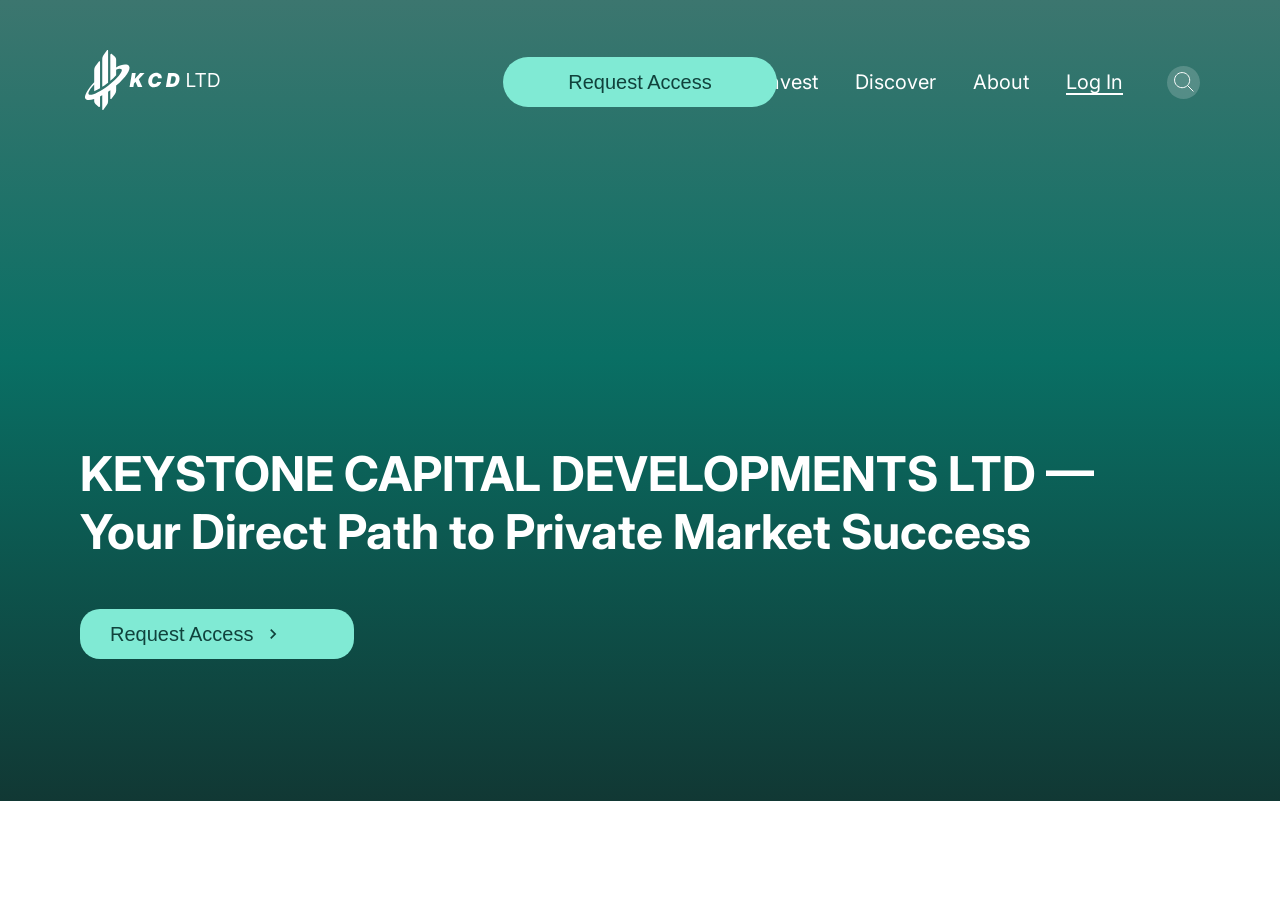
==== index.html @ 62e99476 "first" ====
<!DOCTYPE html>
<html lang="en">
<head>
    <meta charset="UTF-8">
    <meta name="viewport" content="width=device-width, initial-scale=1.0">
    <title>KCD LTD - Your Direct Path to Private Market Success</title>
    <link rel="preconnect" href="https://fonts.googleapis.com">
    <link rel="preconnect" href="https://fonts.gstatic.com" crossorigin>
    <link href="https://fonts.googleapis.com/css2?family=Inter:ital,opsz,wght@0,14..32,100..900;1,14..32,100..900&display=swap" rel="stylesheet">
    <style>
        * {
            margin: 0;
            padding: 0;
            box-sizing: border-box;
        }

        body {
            font-family: "Inter", sans-serif;
            overflow-x: hidden;
        }

        .hero-section {
            background: linear-gradient(180deg, #3C766F 0%, #096F64 44.71%, #113834 100%);
            height: 801px;
            max-height: 801px;
            position: relative;
            color: white;
            overflow: hidden;
        }

        .custom-container {
            width: 100%;
            padding-left: 80px;
            padding-right: 80px;
        }

        /* Navbar */
        .navbar-custom {
            padding-block: 50px;
        }

        .navbar-content {
            display: flex;
            justify-content: space-between;
            align-items: center;
        }

        .navbar-brand svg{
            width: 146px;
            height: 60px;
        }

        .logo-icon {
            width: 32px;
            height: 32px;
            position: relative;
        }

        .logo-icon::before {
            content: '';
            position: absolute;
            width: 100%;
            height: 100%;
            background: white;
            clip-path: polygon(0 0, 30% 0, 30% 60%, 60% 60%, 60% 30%, 100% 30%, 100% 100%, 0 100%);
        }

        .navbar-center {
            position: absolute;
            left: 50%;
            transform: translateX(-50%);
        }

        .btn-request-nav {
            background-color: #80EAD4;
            color: #10423C;
            border: none;
            padding: 13px 61px;
            border-radius: 50px;
            font-weight: 400;
            font-size: 20px;
            line-height: 24px;
            transition: all 0.3s ease;
            white-space: nowrap;
            cursor: pointer;
            width: 274px;
        }

        .btn-request-nav:hover {
            background-color: #b8e8da;
            transform: translateY(-1px);
        }

        .navbar-right {
            display: flex;
            align-items: center;
            gap: 37px;
            margin-left: auto;
        }

        .nav-link-custom {
            color: white;
            text-decoration: none;
            font-size: 20px;
            font-weight: 400;
            transition: opacity 0.3s ease;
            white-space: nowrap;
        }

        .nav-link-custom:hover {
            opacity: 0.8;
        }

        .nav-link-custom.login {
            text-decoration: underline;
            text-underline-offset: 4px;
        }

        .search-icon {
            cursor: pointer;
            width: 33px;
            height: 33px;
            background: rgba(255, 255, 255, 0.18);
            border-radius: 50%;
            transition: opacity 0.3s ease;
            display: flex;
            align-items: center;
            justify-content: center;
            margin-left: 7px;
        }

        .search-icon:hover {
            opacity: 0.8;
        }

        .desktop-nav {
            display: flex;
            align-items: center;
            width: 100%;
            /* position: relative; */
        }

        /* Hero content */
        .hero-content {
            padding-top: 281px;
        }

        .hero-title {
            font-size: 48px;
            font-weight: 700;
            line-height: 58px;
            max-width: 1073px;
            letter-spacing: 0;
            margin-bottom: 48px;
        }

        

        .btn-hero {
            background-color: #80EAD4;
            color: #10423C;
            border: none;
            padding: 13px 30px;
            border-radius: 20px;
            font-weight: 400;
            font-size: 20px;
            line-height: 24px;
            display: flex;
            align-items: center;
            gap: 10px;
            width: 274px;
            transition: all 0.3s ease;
            cursor: pointer;
        }

        .btn-hero:hover {
            background-color: #b8e8da;
            transform: translateY(-2px);
        }

        .arrow-icon {
            width: 20px;
            height: 20px;
            transition: transform 0.3s ease;
        }

        .btn-hero:hover .arrow-icon {
            transform: translateX(5px);
        }

        /* Mobile menu */
        .mobile-menu-toggle {
            display: none;
            background: none;
            border: 1px solid rgba(255,255,255,0.5);
            padding: 8px 12px;
            cursor: pointer;
            border-radius: 4px;
        }

        .hamburger {
            width: 24px;
            height: 24px;
            position: relative;
        }

        .hamburger span {
            display: block;
            width: 100%;
            height: 2px;
            background: white;
            margin: 5px 0;
            transition: 0.3s;
        }

        .mobile-nav {
            display: none;
            background: rgba(0, 0, 0, 0.1);
            padding: 20px;
            border-radius: 10px;
            margin-top: 20px;
        }

        .mobile-nav.active {
            display: block;
        }

        .mobile-nav .nav-link-custom {
            display: block;
            padding: 12px 0;
        }

        .mobile-nav .btn-request-nav {
            width: 100%;
            margin-top: 16px;
        }

        /* Mobile styles */
        @media (max-width: 991px) {
            .desktop-nav {
                display: none;
            }

            .mobile-menu-toggle {
                display: block;
            }

            .hero-title,
            .hero-subtitle {
                font-size: 40px;
            }

            .hero-content {
                padding-top: 120px;
            }
        }

        @media (max-width: 768px) {
            .custom-container {
                padding-left: 20px;
                padding-right: 20px;
            }
        }
    </style>
</head>
<body>
    <div class="hero-section">
        <nav class="navbar-custom">
            <div class="custom-container">
                <div class="navbar-content">
                    <a class="navbar-brand" href="#">
                        <svg width="451" height="199" viewBox="0 0 451 199" fill="none" xmlns="http://www.w3.org/2000/svg">
                            <path d="M76.5621 108.261L76.5511 2.1074C76.5512 1.66148 76.4098 1.22703 76.1472 0.866572C75.8847 0.506117 75.5146 0.238234 75.0902 0.101497C74.6657 -0.0352401 74.2089 -0.0337793 73.7853 0.105647C73.3617 0.245074 72.9933 0.515278 72.7331 0.877391L61.0261 17.1414C58.5451 20.5921 57.2097 24.7344 57.2081 28.9844V122.207C61.8911 119.152 66.7811 115.73 71.7931 111.947C73.4071 110.729 74.9968 109.501 76.5621 108.261Z" fill="white"/>
                            <path d="M145.893 52.7354C140.993 46.2464 122.217 45.7354 103.293 58.0814V32.6304C103.291 30.5777 102.851 28.5491 102.002 26.6801C101.153 24.8111 99.9153 23.1448 98.3711 21.7924L88.8611 13.4834C88.4316 13.1082 87.9031 12.8646 87.3389 12.7816C86.7746 12.6987 86.1984 12.78 85.6791 13.0159C85.1598 13.2517 84.7194 13.632 84.4104 14.1114C84.1015 14.5908 83.9372 15.1491 83.9371 15.7194V102.219C90.7528 96.4964 97.1678 90.3125 103.137 83.7114C103.188 83.6544 103.237 83.5974 103.288 83.5394V65.7404C113.027 60.1844 119.448 61.5564 121.308 64.0244C126.83 71.3384 106.862 95.7134 76.7141 118.467C46.5661 141.221 17.6481 153.738 12.1301 146.423C9.01508 142.297 17.7021 127.091 30.4761 114.584V136.832C37.1566 133.959 43.6248 130.614 49.8321 126.825V39.2254C49.8322 38.7794 49.6909 38.3448 49.4284 37.9841C49.1659 37.6235 48.7958 37.3555 48.3713 37.2185C47.9468 37.0816 47.4898 37.0828 47.066 37.2221C46.6423 37.3613 46.2736 37.6314 46.0131 37.9934L34.2951 54.2774C31.8137 57.728 30.4779 61.8703 30.4761 66.1204V107.157C9.49409 128.473 -4.52393 154.057 1.34307 161.824C5.49507 167.324 16.2131 167.111 30.4761 162.324V169.275C30.4784 171.328 30.9187 173.357 31.7675 175.226C32.6162 177.095 33.854 178.762 35.3981 180.114L44.9141 188.42C45.3433 188.796 45.8716 189.04 46.4357 189.123C46.9999 189.206 47.576 189.125 48.0952 188.889C48.6144 188.653 49.0547 188.273 49.3635 187.793C49.6722 187.314 49.8363 186.756 49.8361 186.185V154.085C52.2481 152.873 54.7058 151.573 57.2091 150.185V196.762C57.209 197.208 57.3504 197.643 57.6129 198.003C57.8754 198.364 58.2456 198.632 58.67 198.768C59.0944 198.905 59.5513 198.904 59.9749 198.764C60.3984 198.625 60.7669 198.354 61.0271 197.992L72.7451 181.71C75.2266 178.26 76.562 174.117 76.5631 169.867V138.307C79.0104 136.66 81.4681 134.951 83.9361 133.181V160.863C83.9364 161.309 84.0782 161.744 84.341 162.104C84.6039 162.465 84.9742 162.733 85.3988 162.869C85.8235 163.006 86.2805 163.005 86.7042 162.865C87.1279 162.726 87.4966 162.456 87.7571 162.093L99.4731 145.807C101.953 142.356 103.289 138.214 103.291 133.964V118.074C135.204 90.9924 153.814 63.2314 145.893 52.7354Z" fill="white"/>
                            <path d="M147.804 122.935L155.532 76.3895H168.168L165.077 95.2076H165.713L182.804 76.3895H197.532L178.441 97.1167L190.168 122.935H175.077L167.622 105.48L162.441 111.026L160.441 122.935H147.804ZM254.532 93.844H241.895C241.986 92.7682 241.926 91.7985 241.713 90.9349C241.501 90.0713 241.138 89.3288 240.622 88.7076C240.107 88.0713 239.433 87.5864 238.6 87.2531C237.766 86.9198 236.774 86.7531 235.622 86.7531C233.41 86.7531 231.433 87.3061 229.691 88.4122C227.948 89.5031 226.501 91.0713 225.35 93.1167C224.198 95.147 223.38 97.5713 222.895 100.389C222.471 103.117 222.456 105.382 222.85 107.185C223.259 108.988 224.054 110.336 225.236 111.23C226.433 112.124 227.986 112.571 229.895 112.571C231.168 112.571 232.335 112.42 233.395 112.117C234.471 111.814 235.426 111.382 236.259 110.821C237.107 110.246 237.827 109.564 238.418 108.776C239.024 107.973 239.486 107.086 239.804 106.117H252.532C252.047 108.086 251.183 110.102 249.941 112.162C248.698 114.208 247.092 116.094 245.122 117.821C243.153 119.533 240.835 120.92 238.168 121.98C235.501 123.041 232.501 123.571 229.168 123.571C224.804 123.571 221.039 122.617 217.872 120.708C214.721 118.799 212.433 116.011 211.009 112.344C209.6 108.677 209.319 104.208 210.168 98.9349C211.016 93.844 212.691 89.5788 215.191 86.1395C217.691 82.7001 220.729 80.1091 224.304 78.3667C227.88 76.6243 231.683 75.7531 235.713 75.7531C238.759 75.7531 241.486 76.1546 243.895 76.9576C246.319 77.7607 248.357 78.9349 250.009 80.4804C251.676 82.0107 252.903 83.897 253.691 86.1395C254.479 88.3819 254.759 90.9501 254.532 93.844ZM286.424 122.935H268.242L275.969 76.3895H293.424C298.212 76.3895 302.212 77.3516 305.424 79.2758C308.636 81.2001 310.916 83.9501 312.265 87.5258C313.613 91.1016 313.878 95.3591 313.06 100.299C312.272 105.056 310.674 109.124 308.265 112.503C305.871 115.882 302.81 118.465 299.083 120.253C295.371 122.041 291.151 122.935 286.424 122.935ZM282.651 112.208H287.242C289.545 112.208 291.598 111.806 293.401 111.003C295.219 110.185 296.734 108.821 297.946 106.912C299.174 104.988 300.06 102.359 300.605 99.0258C301.121 95.8743 301.105 93.4425 300.56 91.7304C300.015 90.0031 298.977 88.8061 297.446 88.1395C295.916 87.4576 293.939 87.1167 291.515 87.1167H286.833L282.651 112.208ZM338.725 122.935V76.3895H344.361V117.935H365.997V122.935H338.725ZM365.992 81.3895V76.3895H400.901V81.3895H386.265V122.935H380.628V81.3895H365.992ZM423.963 122.935H409.6V76.3895H424.6C429.115 76.3895 432.979 77.3213 436.191 79.1849C439.403 81.0334 441.865 83.6925 443.577 87.1622C445.289 90.6167 446.145 94.7531 446.145 99.5713C446.145 104.42 445.282 108.594 443.554 112.094C441.827 115.579 439.312 118.261 436.009 120.139C432.706 122.003 428.691 122.935 423.963 122.935ZM415.236 117.935H423.6C427.448 117.935 430.638 117.192 433.168 115.708C435.698 114.223 437.585 112.109 438.827 109.367C440.069 106.624 440.691 103.359 440.691 99.5713C440.691 95.8137 440.077 92.5788 438.85 89.8667C437.622 87.1395 435.789 85.0485 433.35 83.594C430.91 82.1243 427.872 81.3895 424.236 81.3895H415.236V117.935Z" fill="white"/>
                        </svg>

                    </a>
                    
                    <!-- Desktop Navigation -->
                    <div class="desktop-nav">
                        <div class="navbar-center">
                            <button class="btn-request-nav">Request Access</button>
                        </div>
                        
                        <div class="navbar-right">
                            <a class="nav-link-custom" href="#offerings">Offerings</a>
                            <a class="nav-link-custom" href="#invest">Invest</a>
                            <a class="nav-link-custom" href="#discover">Discover</a>
                            <a class="nav-link-custom" href="#about">About</a>
                            <a class="nav-link-custom login" href="#login">Log In</a>
                            <div class="search-icon">
                                <svg width="20" height="20" viewBox="0 0 20 20" fill="none" xmlns="http://www.w3.org/2000/svg">
                                    <path d="M8.125 15.6875C12.3017 15.6875 15.6875 12.3017 15.6875 8.125C15.6875 3.94835 12.3017 0.5625 8.125 0.5625C3.94835 0.5625 0.5625 3.94835 0.5625 8.125C0.5625 12.3017 3.94835 15.6875 8.125 15.6875Z" stroke="white"/>
                                    <path d="M13.625 13.625L19.125 19.125" stroke="white" stroke-linecap="round" stroke-linejoin="round"/>
                                </svg>
                            </div>
                        </div>
                    </div>

                    <!-- Mobile Menu Toggle -->
                    <button class="mobile-menu-toggle" onclick="toggleMobileMenu()">
                        <div class="hamburger">
                            <span></span>
                            <span></span>
                            <span></span>
                        </div>
                    </button>
                </div>

                <!-- Mobile Navigation -->
                <div class="mobile-nav" id="mobileNav">
                    <button class="btn-request-nav">Request Access</button>
                    <a class="nav-link-custom" href="#offerings">Offerings</a>
                    <a class="nav-link-custom" href="#invest">Invest</a>
                    <a class="nav-link-custom" href="#discover">Discover</a>
                    <a class="nav-link-custom" href="#about">About</a>
                    <a class="nav-link-custom login" href="#login">Log In</a>
                </div>
            </div>
        </nav>

        <div class="custom-container">
            <div class="hero-content">
                <h1 class="hero-title">KEYSTONE CAPITAL DEVELOPMENTS LTD — Your Direct Path to Private Market Success</h1>
                <!-- <h2 class="hero-subtitle">Your Direct Path to Private Market Success</h2> -->
                <button class="btn-hero">
                    Request Access
                    <svg class="arrow-icon" fill="currentColor" viewBox="0 0 24 24">
                        <path d="M8.59 16.59L13.17 12 8.59 7.41 10 6l6 6-6 6-1.41-1.41z"/>
                    </svg>
                </button>
            </div>
        </div>
    </div>

    <script>
        function toggleMobileMenu() {
            const mobileNav = document.getElementById('mobileNav');
            mobileNav.classList.toggle('active');
        }
    </script>
</body>
</html>
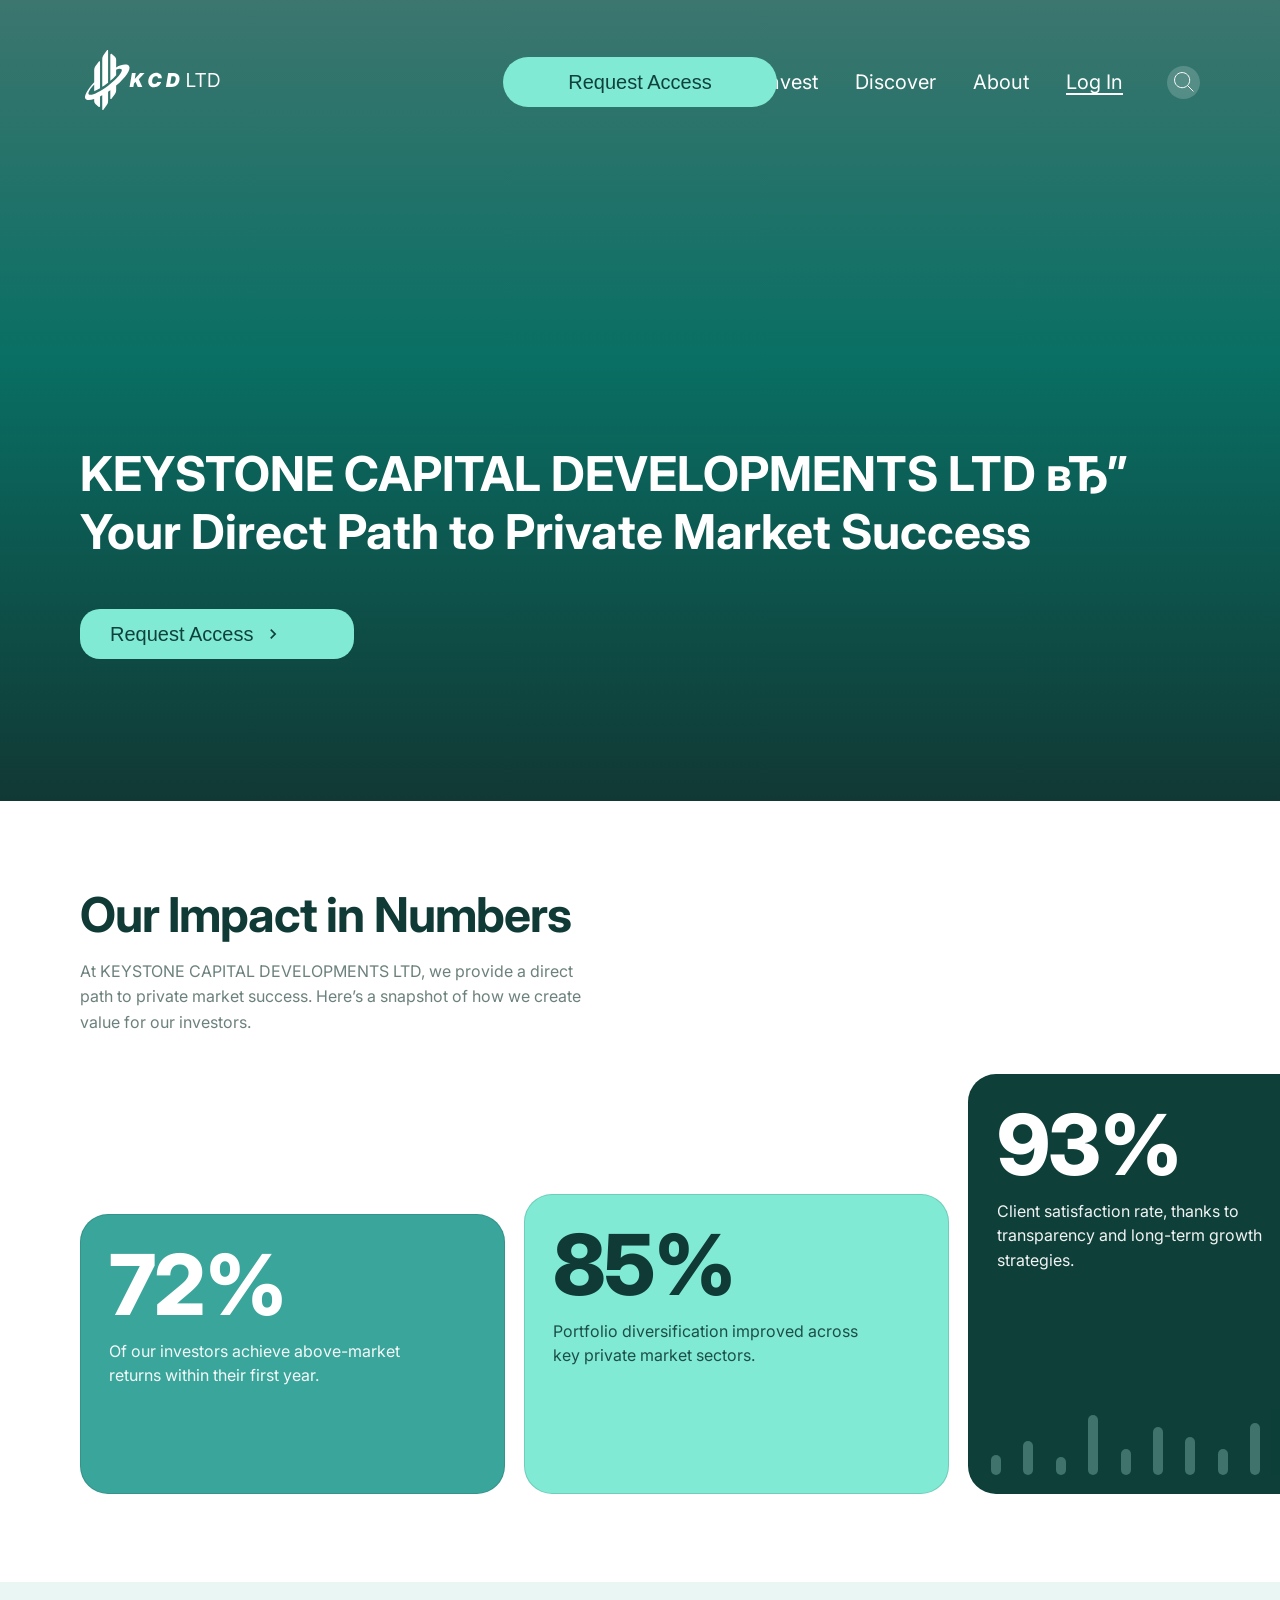
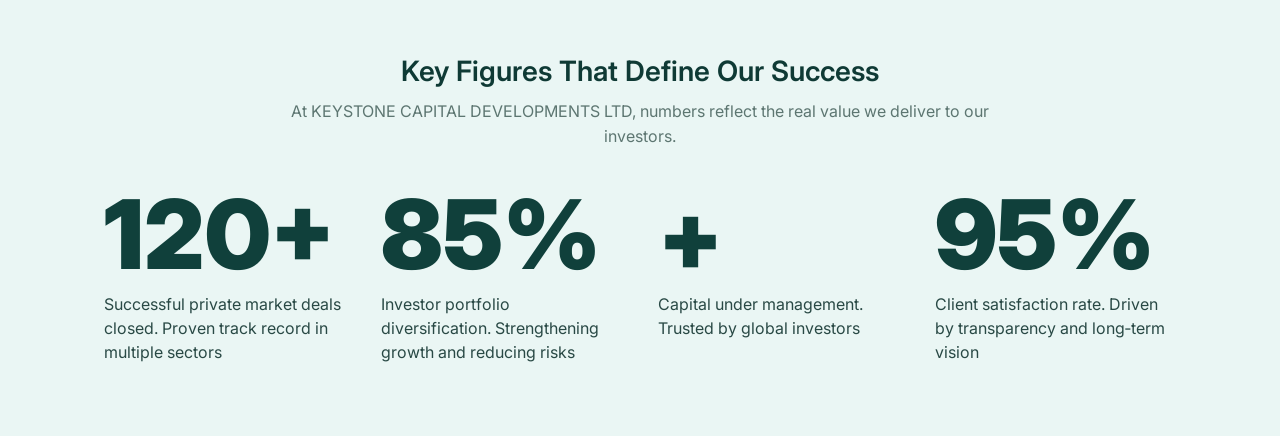
==== commit 934f6ef9: "wwfewf" ====
--- a/index.html
+++ b/index.html
@@ -1,4 +1,4 @@
-<!DOCTYPE html>
+﻿<!DOCTYPE html>
 <html lang="en">
 <head>
     <meta charset="UTF-8">
@@ -261,6 +261,106 @@
                 padding-right: 20px;
             }
         }
+    
+        /* Impact section (pixel-precise layout) */
+        .impact-section {
+            background: #ffffff;
+            color: #102f2a;
+        }
+        .impact-section .custom-container {
+            padding-top: 88px;
+            padding-bottom: 88px;
+        }
+        .impact2-header {
+            max-width: 520px;
+            margin-bottom: 38px;
+        }
+        .impact2-header h2 {
+            font-size: 48px;
+            line-height: 1.08;
+            font-weight: 700;
+            letter-spacing: -0.02em;
+            color: #0f3a35;
+            margin-bottom: 18px;
+        }
+        .impact2-header p {
+            font-size: 16px;
+            line-height: 1.6;
+            color: #6c817d;
+        }
+                                        .impact2-cards {
+            display: flex;
+            align-items: flex-end;
+            gap: 19px;
+            width: 1313px; /* 3*425 + 2*19 */
+            justify-self: end; /* snap to right edge of container */
+        }
+        .i-card {
+            border-radius: 28px;
+            position: relative;
+            padding: 28px;
+            overflow: hidden;
+            border: 1px solid rgba(8, 56, 50, 0.16);
+        }
+        .i-card.i72 { width: 425px; height: 280px; background: #3aa59b; }
+        .i-card.i85 { width: 425px; height: 300px; background: #80ead4; }
+        .i-card.i93 { width: 425px; height: 420px; background: #0e3f39; }
+        .i-value {
+            font-size: 84px;
+            font-weight: 800;
+            letter-spacing: -0.02em;
+            line-height: 1;
+            color: #ffffff;
+        }
+        .i-value.dark { color: #0f3a35; }
+        .i-text {
+            margin-top: 12px;
+            font-size: 16px;
+            line-height: 1.55;
+            color: rgba(255, 255, 255, 0.94);
+            max-width: 90%;
+        }
+        .i-text.dark { color: #0f3a35; opacity: 0.88; }
+        .i-bars {
+            position: absolute;
+            left: 22px;
+            right: 22px;
+            bottom: 18px;
+            height: 90px;
+            display: grid;
+            grid-auto-flow: column;
+            gap: 10px;
+            align-items: end;
+            opacity: 0.65;
+        }
+        .i-bars span {
+            width: 10px;
+            background: #5a8f88;
+            border-radius: 5px;
+        }
+                        @media (max-width: 991px) {
+            .impact2-grid { grid-template-columns: 1fr; row-gap: 24px; }
+            .impact2-cards {
+                width: 100%;
+                justify-self: stretch;
+                flex-direction: column;
+                align-items: stretch;
+            }
+            .i-card { width: 100% !important; height: auto; }
+        }
+            @media (max-width: 600px) { .impact-section { display: none; } }
+            /* Figures section (Key Figures) */
+        .figs-section { background: #eaf6f4; color: #0f3a35; }
+        .figs-section .custom-container { padding-left: 104px; padding-right: 104px; padding-top: 72px; padding-bottom: 72px; }
+        .figs-head { text-align: center; margin-bottom: 36px; }
+        .figs-head h3 { font-size: 28px; line-height: 1.25; font-weight: 600; margin-bottom: 10px; }
+        .figs-head p { font-size: 16px; line-height: 1.6; color: #5d7671; max-width: 720px; margin: 0 auto; }
+        .figs-grid { display: grid; grid-template-columns: repeat(4, 1fr); gap: 36px; align-items: start; }
+        .fig { display: grid; row-gap: 10px; }
+        .metric-value { font-family: Versus, Inter, system-ui, -apple-system, "Segoe UI", Roboto, sans-serif; font-weight: 900; font-size: 96px; line-height: 1; letter-spacing: 0; color: #10403B; }
+        .metric-desc { font-size: 16px; line-height: 1.5; color: #294945; max-width: 280px; }
+        @media (max-width: 1100px) { .figs-grid { grid-template-columns: repeat(2, 1fr); row-gap: 28px; } }
+        @media (max-width: 600px) { .figs-section { display: none; } }
     </style>
 </head>
 <body>
@@ -322,7 +422,7 @@
 
         <div class="custom-container">
             <div class="hero-content">
-                <h1 class="hero-title">KEYSTONE CAPITAL DEVELOPMENTS LTD — Your Direct Path to Private Market Success</h1>
+                <h1 class="hero-title">KEYSTONE CAPITAL DEVELOPMENTS LTD вЂ” Your Direct Path to Private Market Success</h1>
                 <!-- <h2 class="hero-subtitle">Your Direct Path to Private Market Success</h2> -->
                 <button class="btn-hero">
                     Request Access
@@ -334,7 +434,71 @@
         </div>
     </div>
 
-    <script>
+    <section class="impact-section">
+  <div class="custom-container">
+    <div class="impact2-grid">
+      <div class="impact2-header">
+                <h2>Our Impact in Numbers</h2>
+                <p>At KEYSTONE CAPITAL DEVELOPMENTS LTD, we provide a direct path to private market success. Here’s a snapshot of how we create value for our investors.</p>
+            </div>
+            <div class="impact2-cards">
+                <article class="i-card i72">
+                    <div class="i-value">72%</div>
+                    <p class="i-text">Of our investors achieve above-market returns within their first year.</p>
+                </article>
+                <article class="i-card i85">
+                    <div class="i-value dark">85%</div>
+                    <p class="i-text dark">Portfolio diversification improved across key private market sectors.</p>
+                </article>
+                <article class="i-card i93">
+                    <div class="i-value">93%</div>
+                    <p class="i-text">Client satisfaction rate, thanks to transparency and long-term growth strategies.</p>
+                    <div class="i-bars" aria-hidden="true">
+                        <span style="height: 20px"></span>
+                        <span style="height: 34px"></span>
+                        <span style="height: 18px"></span>
+                        <span style="height: 60px"></span>
+                        <span style="height: 26px"></span>
+                        <span style="height: 48px"></span>
+                        <span style="height: 38px"></span>
+                        <span style="height: 26px"></span>
+                        <span style="height: 52px"></span>
+                        <span style="height: 28px"></span>
+                        <span style="height: 66px"></span>
+                        <span style="height: 24px"></span>
+                    </div>
+                </article>
+      </div>
+    </div>
+  </div>
+</section>   
+        <section class="figs-section">
+      <div class="custom-container">
+        <div class="figs-head">
+          <h3>Key Figures That Define Our Success</h3>
+          <p>At KEYSTONE CAPITAL DEVELOPMENTS LTD, numbers reflect the real value we deliver to our investors.</p>
+        </div>
+        <div class="figs-grid">
+          <div class="fig">
+            <div class="metric-value">120+</div>
+            <div class="metric-desc">Successful private market deals closed. Proven track record in multiple sectors</div>
+          </div>
+          <div class="fig">
+            <div class="metric-value">85%</div>
+            <div class="metric-desc">Investor portfolio diversification. Strengthening growth and reducing risks</div>
+          </div>
+          <div class="fig">
+            <div class="metric-value">+</div>
+            <div class="metric-desc">Capital under management. Trusted by global investors</div>
+          </div>
+          <div class="fig">
+            <div class="metric-value">95%</div>
+            <div class="metric-desc">Client satisfaction rate. Driven by transparency and long‑term vision</div>
+          </div>
+        </div>
+      </div>
+    </section>
+<script>
         function toggleMobileMenu() {
             const mobileNav = document.getElementById('mobileNav');
             mobileNav.classList.toggle('active');
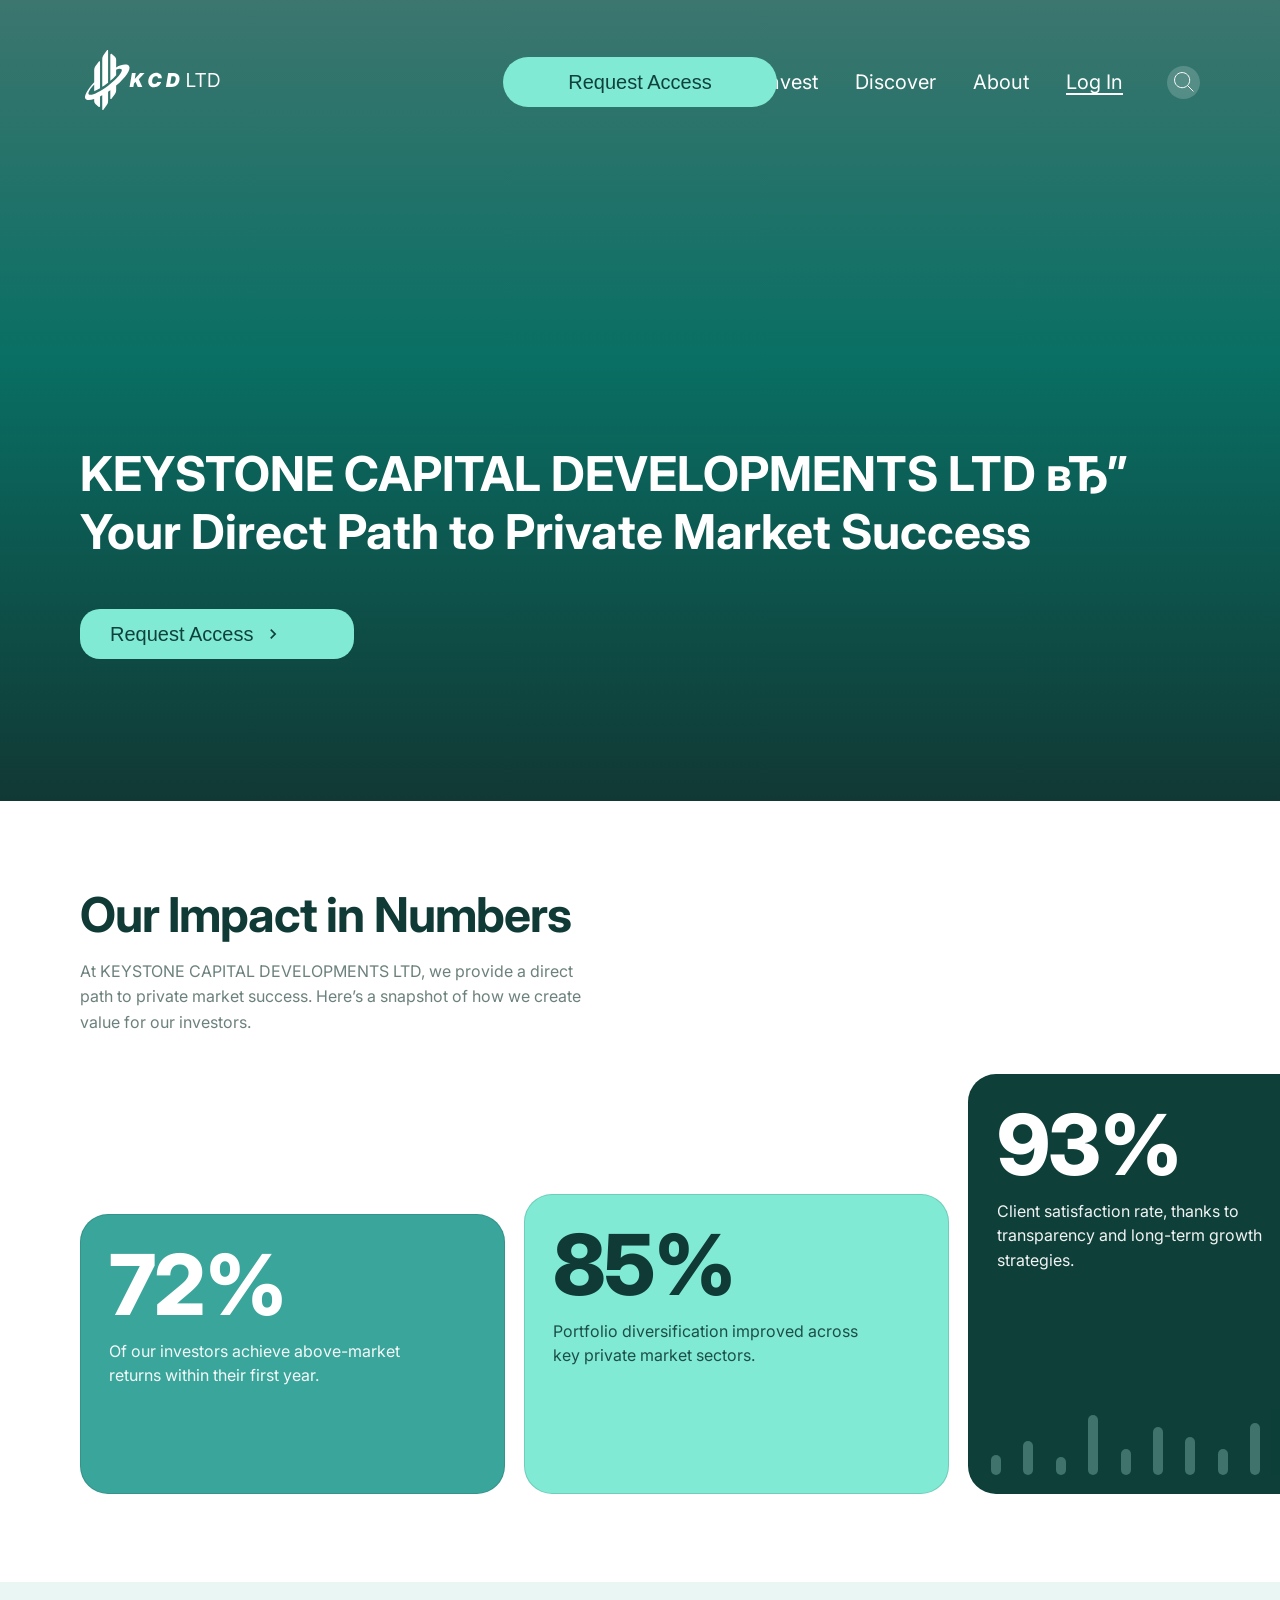
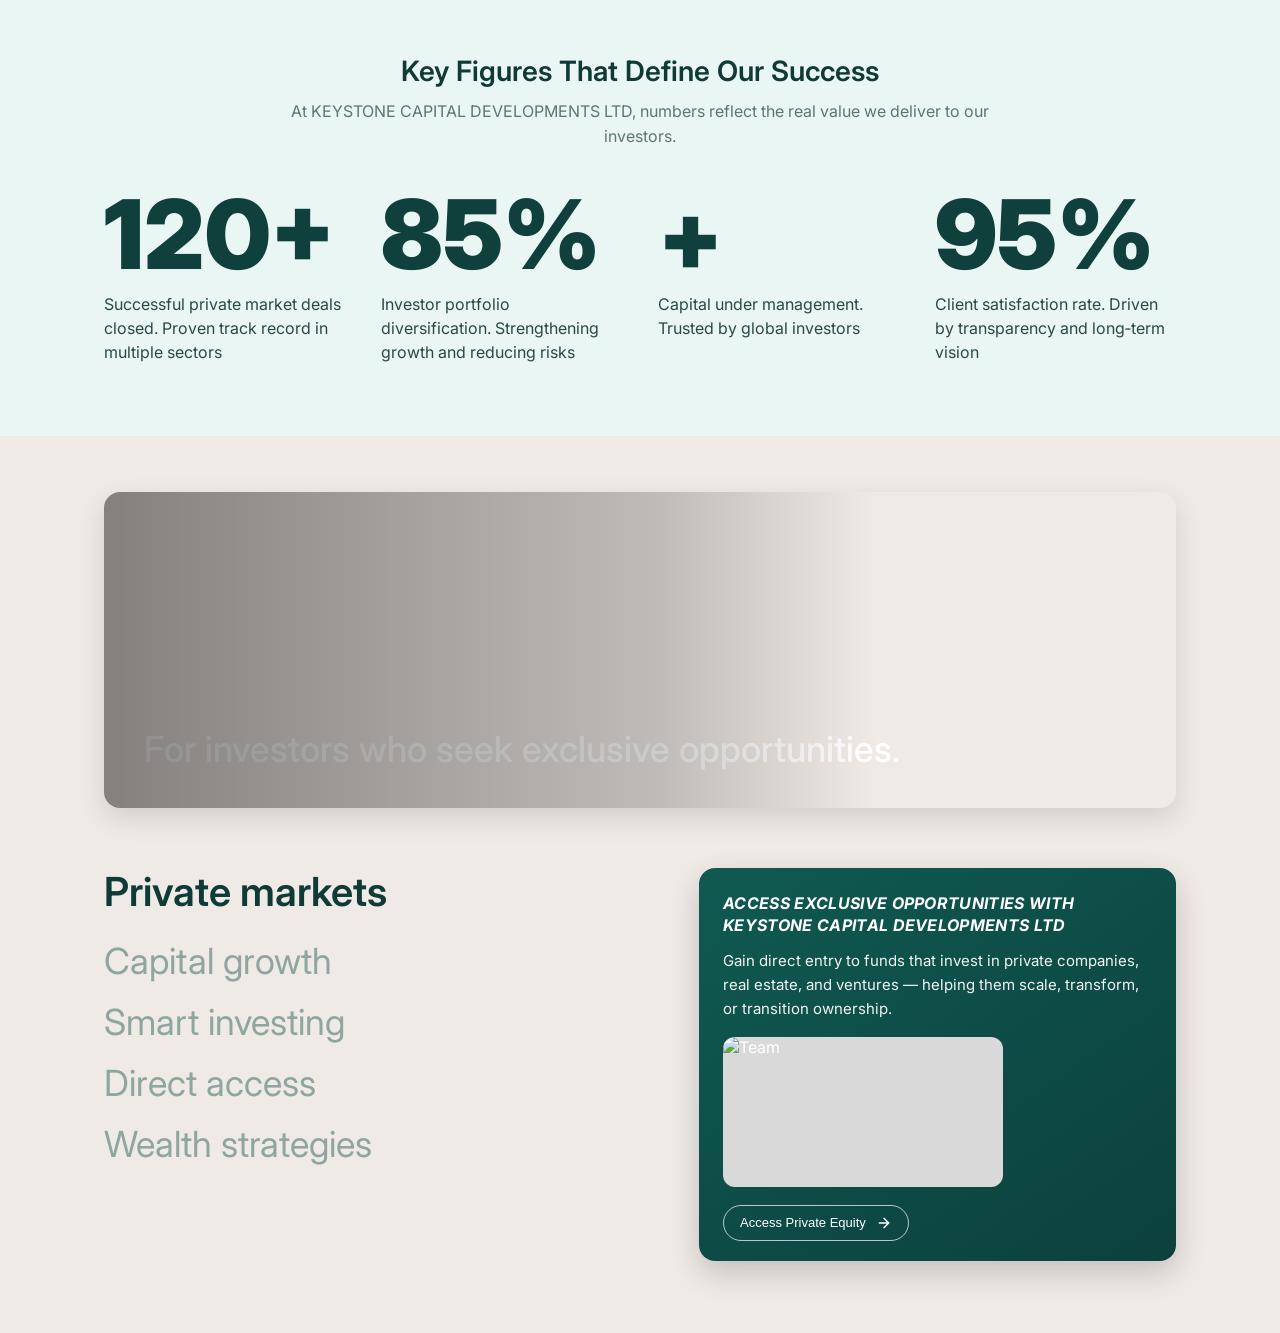
==== commit 94c97b38: "erfververv" ====
--- a/index.html
+++ b/index.html
@@ -361,6 +361,32 @@
         .metric-desc { font-size: 16px; line-height: 1.5; color: #294945; max-width: 280px; }
         @media (max-width: 1100px) { .figs-grid { grid-template-columns: repeat(2, 1fr); row-gap: 28px; } }
         @media (max-width: 600px) { .figs-section { display: none; } }
+            /* Container max-width 1920 (content cap) */
+        .custom-container { width: 100%; max-width: 1920px; margin: 0 auto; padding-left: 80px; padding-right: 80px; }
+        .kv-container { width: 100%; max-width: 1920px; margin: 0 auto; padding-left: 104px; padding-right: 104px; padding-top: 48px; padding-bottom: 48px; }
+        .figs-section .custom-container { max-width: 1920px; margin: 0 auto; padding-left: 104px; padding-right: 104px; padding-top: 72px; padding-bottom: 72px; }
+        .impact-section .custom-container { max-width: 1920px; margin: 0 auto; padding-top: 88px; padding-bottom: 88px; }
+        .cta-inner { position: relative; height: 100%; max-width: 1920px; margin: 0 auto; }
+            /* Private Markets block (1920px pixel-perfect) */
+        .pm-section { background: #EFEAE6; }
+        .pm-container { max-width: 1920px; margin: 0 auto; padding: 56px 104px 72px; }
+        .pm-hero { width: 100%; height: 316px; border-radius: 16px; overflow: hidden; position: relative; box-shadow: 0 10px 28px rgba(0,0,0,.12); }
+        .pm-hero::before { content: ""; position: absolute; inset: 0; background: url('https://images.unsplash.com/photo-1542362567-b07e54358753?q=80&w=1920&auto=format&fit=crop') center/cover no-repeat; }
+        .pm-hero::after { content: ""; position: absolute; inset: 0; background: linear-gradient(90deg, rgba(0,0,0,.45) 0%, rgba(0,0,0,.20) 52%, rgba(0,0,0,0) 72%); }
+        .pm-hero-text { position: absolute; left: 40px; bottom: 36px; color: #fff; font-size: 36px; line-height: 1.22; font-weight: 500; max-width: 760px; }
+        .pm-grid { display: grid; grid-template-columns: 1.05fr 0.95fr; column-gap: 68px; align-items: start; padding-top: 60px; }
+        .pm-list h3 { font-size: 40px; line-height: 1.2; font-weight: 600; color: #0f3a35; margin: 0 0 24px; }
+        .pm-list ul { list-style: none; padding: 0; margin: 0; display: grid; row-gap: 18px; }
+        .pm-list li { font-size: 36px; line-height: 1.2; color: #8EA5A0; }
+        .pm-card { border-radius: 16px; background: linear-gradient(145deg, #0F5A51, #0C403D); color: #fff; padding: 24px 24px 20px; box-shadow: 0 12px 30px rgba(0,0,0,.18); }
+        .pm-card h4 { margin: 0 0 12px; font-size: 16px; line-height: 1.4; text-transform: uppercase; font-style: italic; font-weight: 700; letter-spacing: .02em; }
+        .pm-card p { margin: 0 0 16px; font-size: 15px; line-height: 1.6; opacity: .95; }
+        .pm-thumb { width: 280px; height: 150px; border-radius: 12px; overflow: hidden; background: #d9d9d9; margin: 6px 0 18px; }
+        .pm-thumb img { width: 100%; height: 100%; object-fit: cover; display: block; }
+        .pm-btn { display: inline-flex; align-items: center; gap: 10px; height: 36px; padding: 0 16px; border-radius: 999px; border: 1px solid rgba(255,255,255,.7); color: #fff; background: transparent; font-size: 13px; cursor: pointer; }
+        .pm-btn svg { width: 16px; height: 16px; }
+        @media (max-width: 1100px){ .pm-container{ padding:40px 20px 56px } .pm-grid{ grid-template-columns:1fr; row-gap:28px } .pm-hero{ height:260px } .pm-hero-text{ font-size:28px } }
+        @media (max-width: 600px){ .pm-section{ display:none } }
     </style>
 </head>
 <body>
@@ -498,6 +524,32 @@
         </div>
       </div>
     </section>
+    <section class="pm-section">
+      <div class="pm-container">
+        <div class="pm-hero">
+          <div class="pm-hero-text">For investors who seek exclusive opportunities.</div>
+        </div>
+        <div class="pm-grid">
+          <div class="pm-list">
+            <h3>Private markets</h3>
+            <ul>
+              <li>Capital growth</li>
+              <li>Smart investing</li>
+              <li>Direct access</li>
+              <li>Wealth strategies</li>
+            </ul>
+          </div>
+          <aside class="pm-card">
+            <h4>Access exclusive opportunities with KEYSTONE CAPITAL DEVELOPMENTS LTD</h4>
+            <p>Gain direct entry to funds that invest in private companies, real estate, and ventures — helping them scale, transform, or transition ownership.</p>
+            <div class="pm-thumb"><img src="https://images.unsplash.com/photo-1560439513-74b037a25d8b?q=80&w=1200&auto=format&fit=crop" alt="Team"/></div>
+            <button class="pm-btn">Access Private Equity
+              <svg viewBox="0 0 24 24" fill="none" stroke="currentColor" stroke-width="2" stroke-linecap="round" stroke-linejoin="round"><path d="M5 12h14"/><path d="M12 5l7 7-7 7"/></svg>
+            </button>
+          </aside>
+        </div>
+      </div>
+    </section>
 <script>
         function toggleMobileMenu() {
             const mobileNav = document.getElementById('mobileNav');
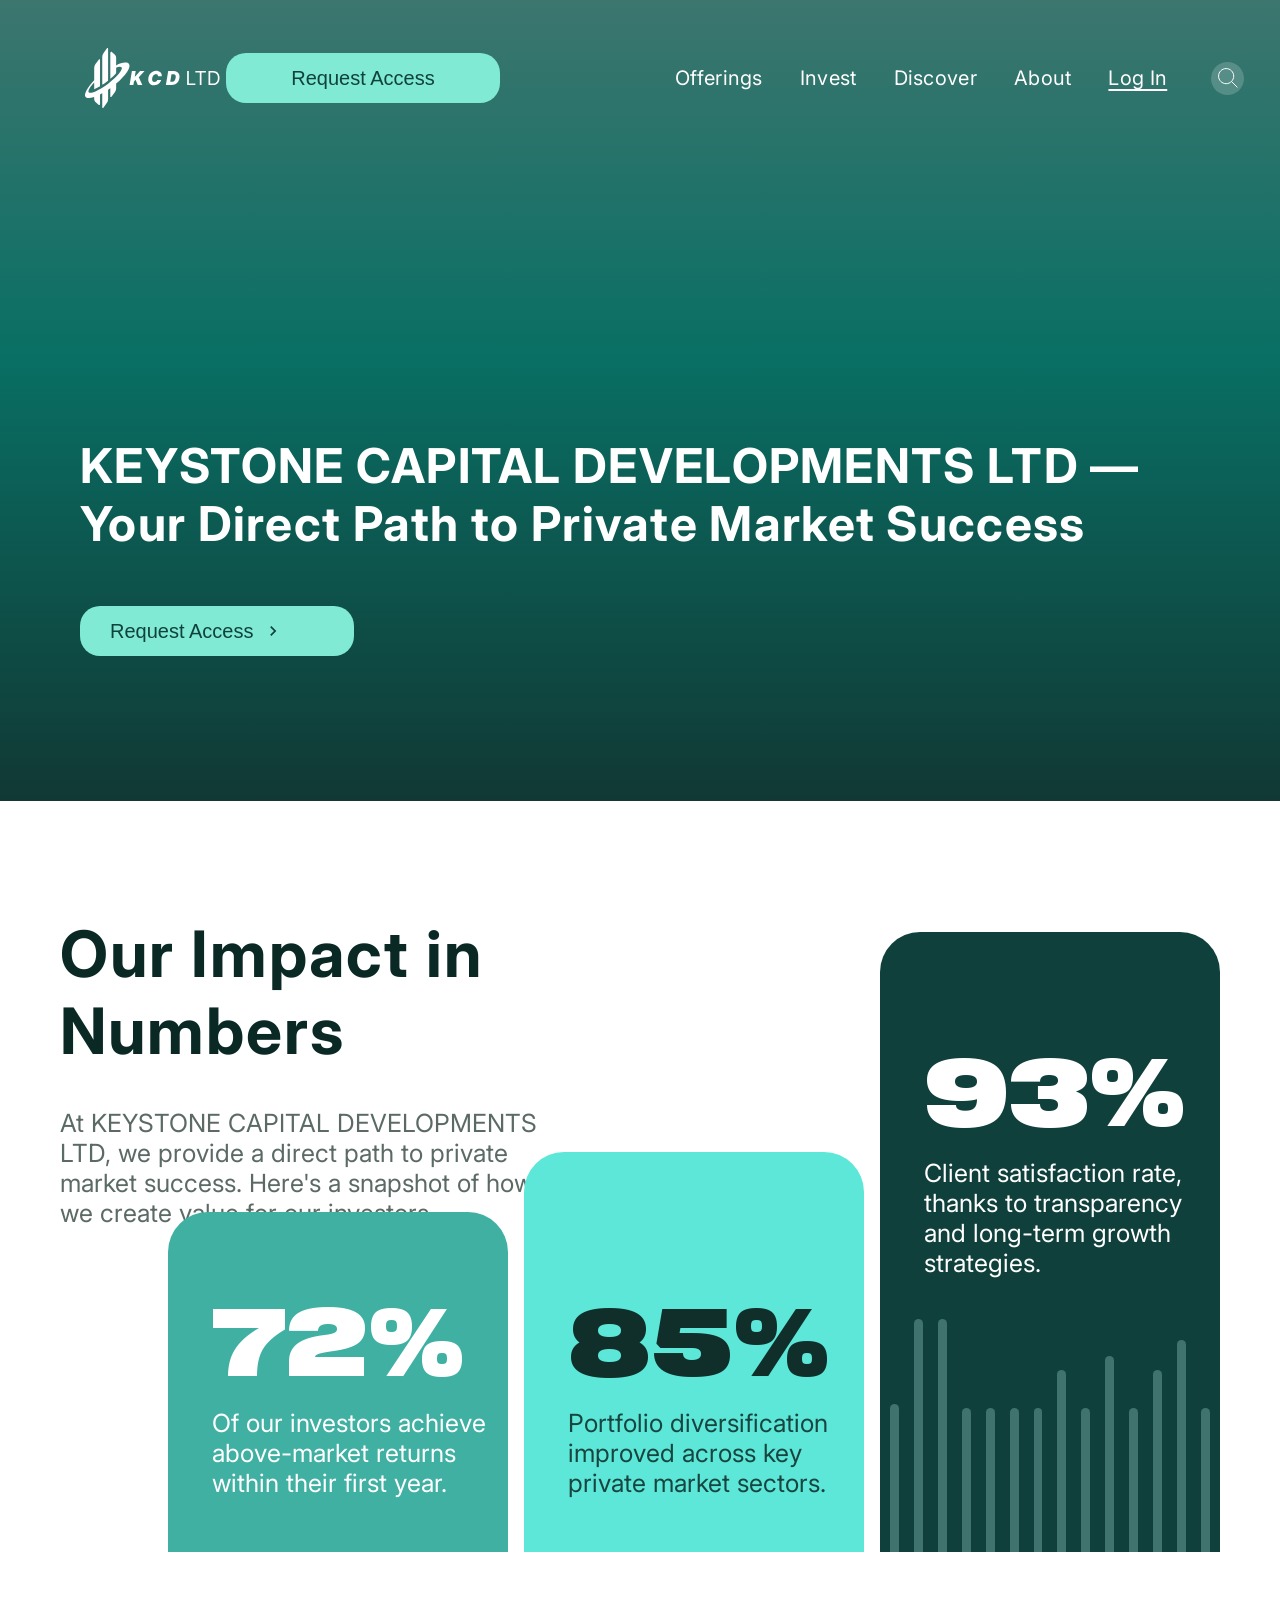
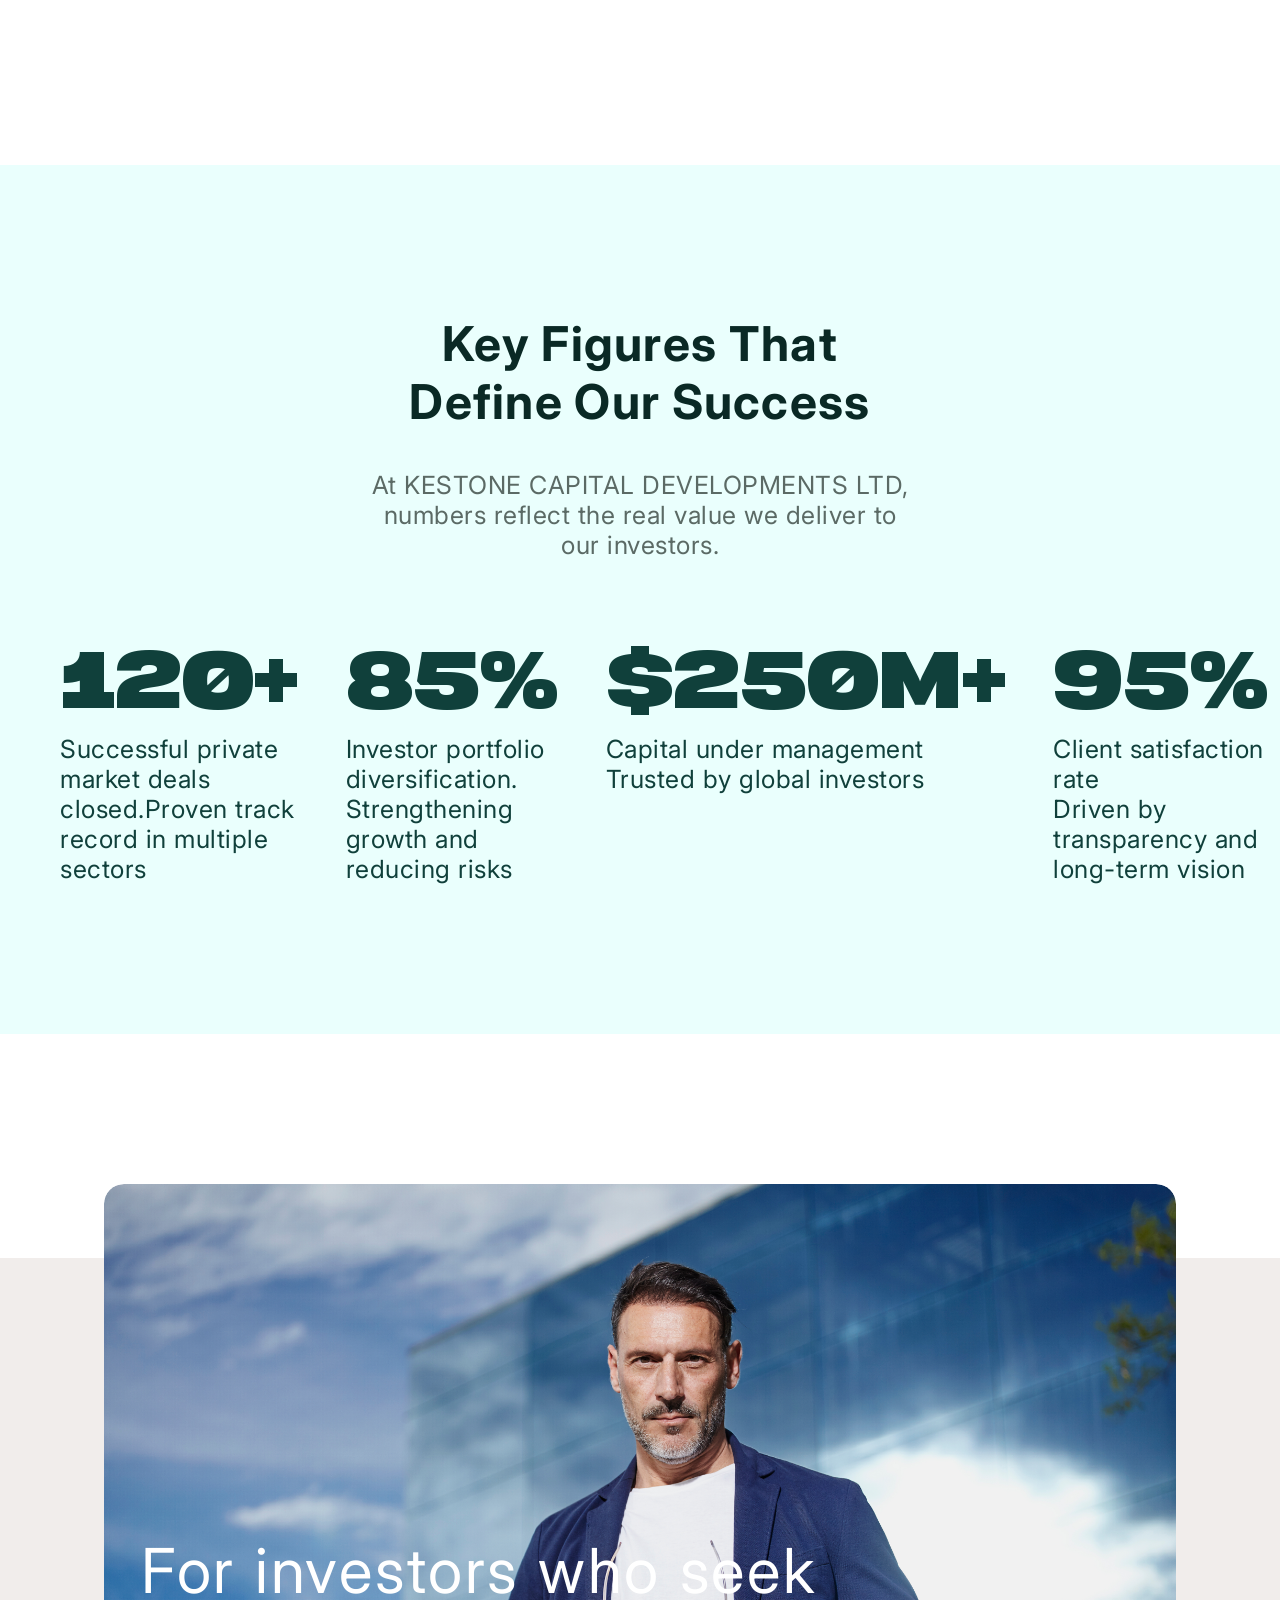
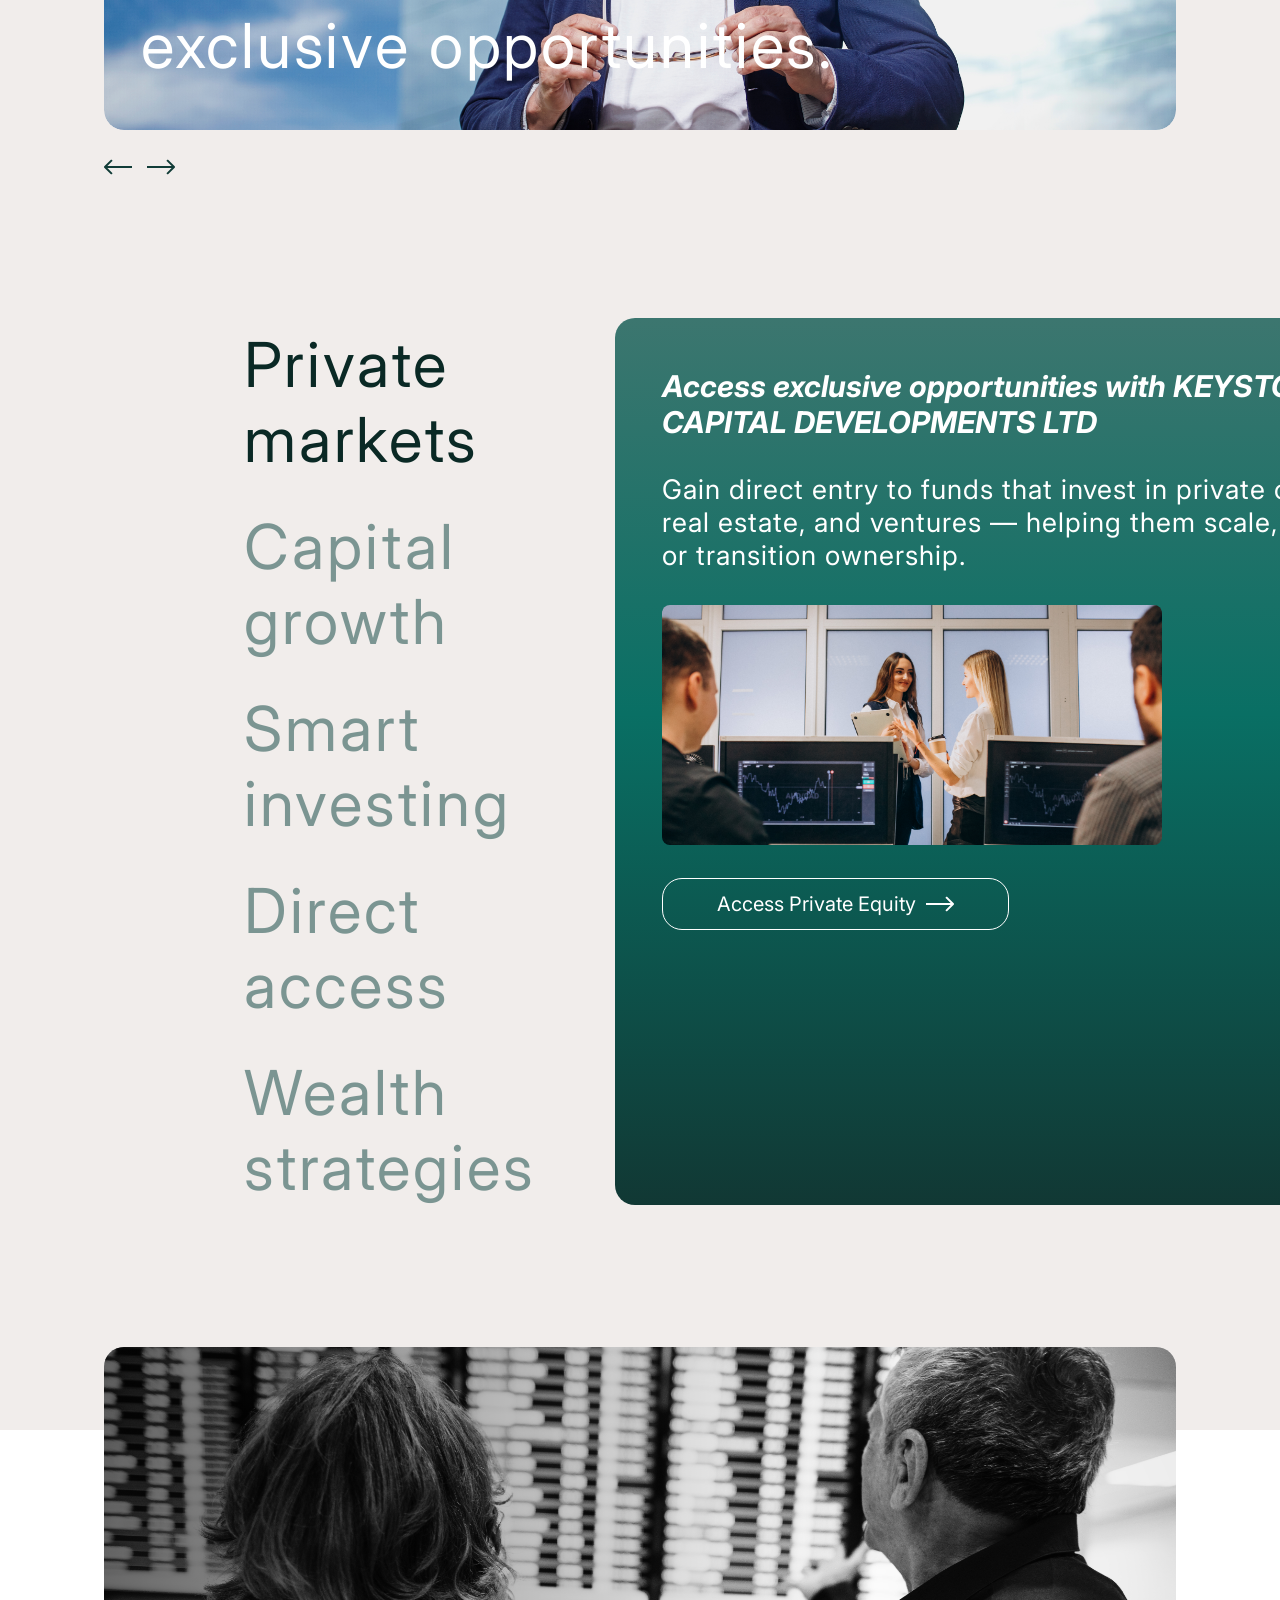
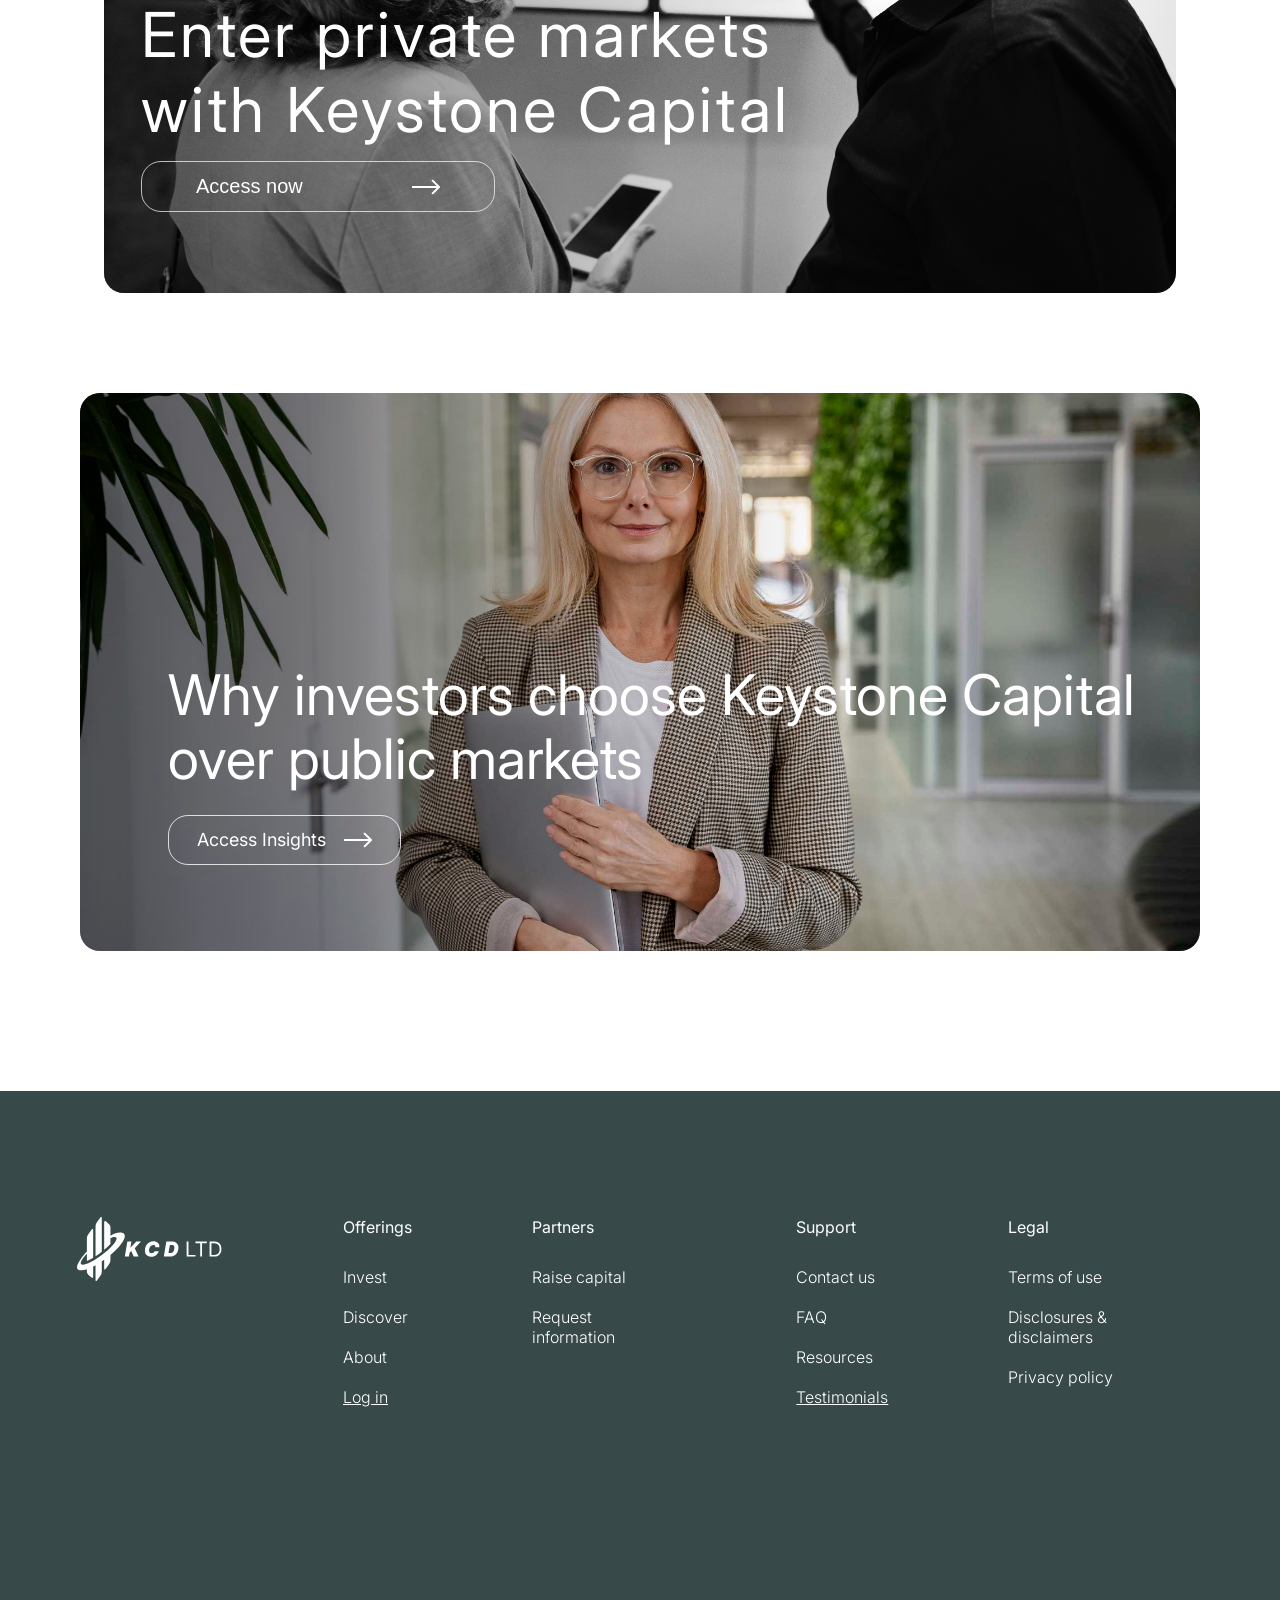
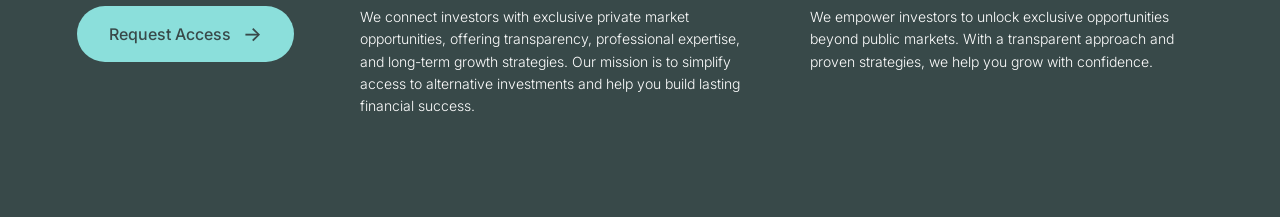
==== commit 6d6de5d3: "last" ====
--- a/index.html
+++ b/index.html
@@ -1,530 +1,300 @@
 ﻿<!DOCTYPE html>
 <html lang="en">
+
 <head>
-    <meta charset="UTF-8">
-    <meta name="viewport" content="width=device-width, initial-scale=1.0">
-    <title>KCD LTD - Your Direct Path to Private Market Success</title>
-    <link rel="preconnect" href="https://fonts.googleapis.com">
-    <link rel="preconnect" href="https://fonts.gstatic.com" crossorigin>
-    <link href="https://fonts.googleapis.com/css2?family=Inter:ital,opsz,wght@0,14..32,100..900;1,14..32,100..900&display=swap" rel="stylesheet">
-    <style>
-        * {
-            margin: 0;
-            padding: 0;
-            box-sizing: border-box;
-        }
-
-        body {
-            font-family: "Inter", sans-serif;
-            overflow-x: hidden;
-        }
-
-        .hero-section {
-            background: linear-gradient(180deg, #3C766F 0%, #096F64 44.71%, #113834 100%);
-            height: 801px;
-            max-height: 801px;
-            position: relative;
-            color: white;
-            overflow: hidden;
-        }
-
-        .custom-container {
-            width: 100%;
-            padding-left: 80px;
-            padding-right: 80px;
-        }
-
-        /* Navbar */
-        .navbar-custom {
-            padding-block: 50px;
-        }
-
-        .navbar-content {
-            display: flex;
-            justify-content: space-between;
-            align-items: center;
-        }
-
-        .navbar-brand svg{
-            width: 146px;
-            height: 60px;
-        }
-
-        .logo-icon {
-            width: 32px;
-            height: 32px;
-            position: relative;
-        }
-
-        .logo-icon::before {
-            content: '';
-            position: absolute;
-            width: 100%;
-            height: 100%;
-            background: white;
-            clip-path: polygon(0 0, 30% 0, 30% 60%, 60% 60%, 60% 30%, 100% 30%, 100% 100%, 0 100%);
-        }
-
-        .navbar-center {
-            position: absolute;
-            left: 50%;
-            transform: translateX(-50%);
-        }
-
-        .btn-request-nav {
-            background-color: #80EAD4;
-            color: #10423C;
-            border: none;
-            padding: 13px 61px;
-            border-radius: 50px;
-            font-weight: 400;
-            font-size: 20px;
-            line-height: 24px;
-            transition: all 0.3s ease;
-            white-space: nowrap;
-            cursor: pointer;
-            width: 274px;
-        }
-
-        .btn-request-nav:hover {
-            background-color: #b8e8da;
-            transform: translateY(-1px);
-        }
-
-        .navbar-right {
-            display: flex;
-            align-items: center;
-            gap: 37px;
-            margin-left: auto;
-        }
-
-        .nav-link-custom {
-            color: white;
-            text-decoration: none;
-            font-size: 20px;
-            font-weight: 400;
-            transition: opacity 0.3s ease;
-            white-space: nowrap;
-        }
-
-        .nav-link-custom:hover {
-            opacity: 0.8;
-        }
-
-        .nav-link-custom.login {
-            text-decoration: underline;
-            text-underline-offset: 4px;
-        }
-
-        .search-icon {
-            cursor: pointer;
-            width: 33px;
-            height: 33px;
-            background: rgba(255, 255, 255, 0.18);
-            border-radius: 50%;
-            transition: opacity 0.3s ease;
-            display: flex;
-            align-items: center;
-            justify-content: center;
-            margin-left: 7px;
-        }
-
-        .search-icon:hover {
-            opacity: 0.8;
-        }
-
-        .desktop-nav {
-            display: flex;
-            align-items: center;
-            width: 100%;
-            /* position: relative; */
-        }
-
-        /* Hero content */
-        .hero-content {
-            padding-top: 281px;
-        }
-
-        .hero-title {
-            font-size: 48px;
-            font-weight: 700;
-            line-height: 58px;
-            max-width: 1073px;
-            letter-spacing: 0;
-            margin-bottom: 48px;
-        }
-
-        
-
-        .btn-hero {
-            background-color: #80EAD4;
-            color: #10423C;
-            border: none;
-            padding: 13px 30px;
-            border-radius: 20px;
-            font-weight: 400;
-            font-size: 20px;
-            line-height: 24px;
-            display: flex;
-            align-items: center;
-            gap: 10px;
-            width: 274px;
-            transition: all 0.3s ease;
-            cursor: pointer;
-        }
-
-        .btn-hero:hover {
-            background-color: #b8e8da;
-            transform: translateY(-2px);
-        }
-
-        .arrow-icon {
-            width: 20px;
-            height: 20px;
-            transition: transform 0.3s ease;
-        }
-
-        .btn-hero:hover .arrow-icon {
-            transform: translateX(5px);
-        }
-
-        /* Mobile menu */
-        .mobile-menu-toggle {
-            display: none;
-            background: none;
-            border: 1px solid rgba(255,255,255,0.5);
-            padding: 8px 12px;
-            cursor: pointer;
-            border-radius: 4px;
-        }
-
-        .hamburger {
-            width: 24px;
-            height: 24px;
-            position: relative;
-        }
-
-        .hamburger span {
-            display: block;
-            width: 100%;
-            height: 2px;
-            background: white;
-            margin: 5px 0;
-            transition: 0.3s;
-        }
-
-        .mobile-nav {
-            display: none;
-            background: rgba(0, 0, 0, 0.1);
-            padding: 20px;
-            border-radius: 10px;
-            margin-top: 20px;
-        }
-
-        .mobile-nav.active {
-            display: block;
-        }
-
-        .mobile-nav .nav-link-custom {
-            display: block;
-            padding: 12px 0;
-        }
-
-        .mobile-nav .btn-request-nav {
-            width: 100%;
-            margin-top: 16px;
-        }
-
-        /* Mobile styles */
-        @media (max-width: 991px) {
-            .desktop-nav {
-                display: none;
-            }
-
-            .mobile-menu-toggle {
-                display: block;
-            }
-
-            .hero-title,
-            .hero-subtitle {
-                font-size: 40px;
-            }
-
-            .hero-content {
-                padding-top: 120px;
-            }
-        }
-
-        @media (max-width: 768px) {
-            .custom-container {
-                padding-left: 20px;
-                padding-right: 20px;
-            }
-        }
-    
-        /* Impact section (pixel-precise layout) */
-        .impact-section {
-            background: #ffffff;
-            color: #102f2a;
-        }
-        .impact-section .custom-container {
-            padding-top: 88px;
-            padding-bottom: 88px;
-        }
-        .impact2-header {
-            max-width: 520px;
-            margin-bottom: 38px;
-        }
-        .impact2-header h2 {
-            font-size: 48px;
-            line-height: 1.08;
-            font-weight: 700;
-            letter-spacing: -0.02em;
-            color: #0f3a35;
-            margin-bottom: 18px;
-        }
-        .impact2-header p {
-            font-size: 16px;
-            line-height: 1.6;
-            color: #6c817d;
-        }
-                                        .impact2-cards {
-            display: flex;
-            align-items: flex-end;
-            gap: 19px;
-            width: 1313px; /* 3*425 + 2*19 */
-            justify-self: end; /* snap to right edge of container */
-        }
-        .i-card {
-            border-radius: 28px;
-            position: relative;
-            padding: 28px;
-            overflow: hidden;
-            border: 1px solid rgba(8, 56, 50, 0.16);
-        }
-        .i-card.i72 { width: 425px; height: 280px; background: #3aa59b; }
-        .i-card.i85 { width: 425px; height: 300px; background: #80ead4; }
-        .i-card.i93 { width: 425px; height: 420px; background: #0e3f39; }
-        .i-value {
-            font-size: 84px;
-            font-weight: 800;
-            letter-spacing: -0.02em;
-            line-height: 1;
-            color: #ffffff;
-        }
-        .i-value.dark { color: #0f3a35; }
-        .i-text {
-            margin-top: 12px;
-            font-size: 16px;
-            line-height: 1.55;
-            color: rgba(255, 255, 255, 0.94);
-            max-width: 90%;
-        }
-        .i-text.dark { color: #0f3a35; opacity: 0.88; }
-        .i-bars {
-            position: absolute;
-            left: 22px;
-            right: 22px;
-            bottom: 18px;
-            height: 90px;
-            display: grid;
-            grid-auto-flow: column;
-            gap: 10px;
-            align-items: end;
-            opacity: 0.65;
-        }
-        .i-bars span {
-            width: 10px;
-            background: #5a8f88;
-            border-radius: 5px;
-        }
-                        @media (max-width: 991px) {
-            .impact2-grid { grid-template-columns: 1fr; row-gap: 24px; }
-            .impact2-cards {
-                width: 100%;
-                justify-self: stretch;
-                flex-direction: column;
-                align-items: stretch;
-            }
-            .i-card { width: 100% !important; height: auto; }
-        }
-            @media (max-width: 600px) { .impact-section { display: none; } }
-            /* Figures section (Key Figures) */
-        .figs-section { background: #eaf6f4; color: #0f3a35; }
-        .figs-section .custom-container { padding-left: 104px; padding-right: 104px; padding-top: 72px; padding-bottom: 72px; }
-        .figs-head { text-align: center; margin-bottom: 36px; }
-        .figs-head h3 { font-size: 28px; line-height: 1.25; font-weight: 600; margin-bottom: 10px; }
-        .figs-head p { font-size: 16px; line-height: 1.6; color: #5d7671; max-width: 720px; margin: 0 auto; }
-        .figs-grid { display: grid; grid-template-columns: repeat(4, 1fr); gap: 36px; align-items: start; }
-        .fig { display: grid; row-gap: 10px; }
-        .metric-value { font-family: Versus, Inter, system-ui, -apple-system, "Segoe UI", Roboto, sans-serif; font-weight: 900; font-size: 96px; line-height: 1; letter-spacing: 0; color: #10403B; }
-        .metric-desc { font-size: 16px; line-height: 1.5; color: #294945; max-width: 280px; }
-        @media (max-width: 1100px) { .figs-grid { grid-template-columns: repeat(2, 1fr); row-gap: 28px; } }
-        @media (max-width: 600px) { .figs-section { display: none; } }
-            /* Container max-width 1920 (content cap) */
-        .custom-container { width: 100%; max-width: 1920px; margin: 0 auto; padding-left: 80px; padding-right: 80px; }
-        .kv-container { width: 100%; max-width: 1920px; margin: 0 auto; padding-left: 104px; padding-right: 104px; padding-top: 48px; padding-bottom: 48px; }
-        .figs-section .custom-container { max-width: 1920px; margin: 0 auto; padding-left: 104px; padding-right: 104px; padding-top: 72px; padding-bottom: 72px; }
-        .impact-section .custom-container { max-width: 1920px; margin: 0 auto; padding-top: 88px; padding-bottom: 88px; }
-        .cta-inner { position: relative; height: 100%; max-width: 1920px; margin: 0 auto; }
-            /* Private Markets block (1920px pixel-perfect) */
-        .pm-section { background: #EFEAE6; }
-        .pm-container { max-width: 1920px; margin: 0 auto; padding: 56px 104px 72px; }
-        .pm-hero { width: 100%; height: 316px; border-radius: 16px; overflow: hidden; position: relative; box-shadow: 0 10px 28px rgba(0,0,0,.12); }
-        .pm-hero::before { content: ""; position: absolute; inset: 0; background: url('https://images.unsplash.com/photo-1542362567-b07e54358753?q=80&w=1920&auto=format&fit=crop') center/cover no-repeat; }
-        .pm-hero::after { content: ""; position: absolute; inset: 0; background: linear-gradient(90deg, rgba(0,0,0,.45) 0%, rgba(0,0,0,.20) 52%, rgba(0,0,0,0) 72%); }
-        .pm-hero-text { position: absolute; left: 40px; bottom: 36px; color: #fff; font-size: 36px; line-height: 1.22; font-weight: 500; max-width: 760px; }
-        .pm-grid { display: grid; grid-template-columns: 1.05fr 0.95fr; column-gap: 68px; align-items: start; padding-top: 60px; }
-        .pm-list h3 { font-size: 40px; line-height: 1.2; font-weight: 600; color: #0f3a35; margin: 0 0 24px; }
-        .pm-list ul { list-style: none; padding: 0; margin: 0; display: grid; row-gap: 18px; }
-        .pm-list li { font-size: 36px; line-height: 1.2; color: #8EA5A0; }
-        .pm-card { border-radius: 16px; background: linear-gradient(145deg, #0F5A51, #0C403D); color: #fff; padding: 24px 24px 20px; box-shadow: 0 12px 30px rgba(0,0,0,.18); }
-        .pm-card h4 { margin: 0 0 12px; font-size: 16px; line-height: 1.4; text-transform: uppercase; font-style: italic; font-weight: 700; letter-spacing: .02em; }
-        .pm-card p { margin: 0 0 16px; font-size: 15px; line-height: 1.6; opacity: .95; }
-        .pm-thumb { width: 280px; height: 150px; border-radius: 12px; overflow: hidden; background: #d9d9d9; margin: 6px 0 18px; }
-        .pm-thumb img { width: 100%; height: 100%; object-fit: cover; display: block; }
-        .pm-btn { display: inline-flex; align-items: center; gap: 10px; height: 36px; padding: 0 16px; border-radius: 999px; border: 1px solid rgba(255,255,255,.7); color: #fff; background: transparent; font-size: 13px; cursor: pointer; }
-        .pm-btn svg { width: 16px; height: 16px; }
-        @media (max-width: 1100px){ .pm-container{ padding:40px 20px 56px } .pm-grid{ grid-template-columns:1fr; row-gap:28px } .pm-hero{ height:260px } .pm-hero-text{ font-size:28px } }
-        @media (max-width: 600px){ .pm-section{ display:none } }
-    </style>
+  <meta charset="UTF-8">
+  <meta name="viewport" content="width=device-width, initial-scale=1.0">
+  <title>KCD LTD - Your Direct Path to Private Market Success</title>
+  <link rel="preconnect" href="https://fonts.googleapis.com">
+  <link rel="preconnect" href="https://fonts.gstatic.com" crossorigin>
+  <link
+    href="https://fonts.googleapis.com/css2?family=Inter:ital,opsz,wght@0,14..32,100..900;1,14..32,100..900&display=swap"
+    rel="stylesheet">
+  <link rel="stylesheet" href="css/common.css">
+  <link rel="stylesheet" href="css/hero.css">
+  <link rel="stylesheet" href="css/impact.css">
+  <link rel="stylesheet" href="css/figures.css">
+  <link rel="stylesheet" href="css/pm-section.css">
+  <link rel="stylesheet" href="css/kv-card.css">
+  <link rel="stylesheet" href="css/em-card.css">
+  <link rel="stylesheet" href="css/cta-diagonal.css">
+  <link rel="stylesheet" href="css/capital-section.css">
+
+  <link rel="stylesheet" href="css/slider-section.css">
+  <link rel="stylesheet" href="css/insights.css">
+  <link rel="stylesheet" href="css/footer.css">
 </head>
+
 <body>
-    <div class="hero-section">
-        <nav class="navbar-custom">
-            <div class="custom-container">
-                <div class="navbar-content">
-                    <a class="navbar-brand" href="#">
-                        <svg width="451" height="199" viewBox="0 0 451 199" fill="none" xmlns="http://www.w3.org/2000/svg">
-                            <path d="M76.5621 108.261L76.5511 2.1074C76.5512 1.66148 76.4098 1.22703 76.1472 0.866572C75.8847 0.506117 75.5146 0.238234 75.0902 0.101497C74.6657 -0.0352401 74.2089 -0.0337793 73.7853 0.105647C73.3617 0.245074 72.9933 0.515278 72.7331 0.877391L61.0261 17.1414C58.5451 20.5921 57.2097 24.7344 57.2081 28.9844V122.207C61.8911 119.152 66.7811 115.73 71.7931 111.947C73.4071 110.729 74.9968 109.501 76.5621 108.261Z" fill="white"/>
-                            <path d="M145.893 52.7354C140.993 46.2464 122.217 45.7354 103.293 58.0814V32.6304C103.291 30.5777 102.851 28.5491 102.002 26.6801C101.153 24.8111 99.9153 23.1448 98.3711 21.7924L88.8611 13.4834C88.4316 13.1082 87.9031 12.8646 87.3389 12.7816C86.7746 12.6987 86.1984 12.78 85.6791 13.0159C85.1598 13.2517 84.7194 13.632 84.4104 14.1114C84.1015 14.5908 83.9372 15.1491 83.9371 15.7194V102.219C90.7528 96.4964 97.1678 90.3125 103.137 83.7114C103.188 83.6544 103.237 83.5974 103.288 83.5394V65.7404C113.027 60.1844 119.448 61.5564 121.308 64.0244C126.83 71.3384 106.862 95.7134 76.7141 118.467C46.5661 141.221 17.6481 153.738 12.1301 146.423C9.01508 142.297 17.7021 127.091 30.4761 114.584V136.832C37.1566 133.959 43.6248 130.614 49.8321 126.825V39.2254C49.8322 38.7794 49.6909 38.3448 49.4284 37.9841C49.1659 37.6235 48.7958 37.3555 48.3713 37.2185C47.9468 37.0816 47.4898 37.0828 47.066 37.2221C46.6423 37.3613 46.2736 37.6314 46.0131 37.9934L34.2951 54.2774C31.8137 57.728 30.4779 61.8703 30.4761 66.1204V107.157C9.49409 128.473 -4.52393 154.057 1.34307 161.824C5.49507 167.324 16.2131 167.111 30.4761 162.324V169.275C30.4784 171.328 30.9187 173.357 31.7675 175.226C32.6162 177.095 33.854 178.762 35.3981 180.114L44.9141 188.42C45.3433 188.796 45.8716 189.04 46.4357 189.123C46.9999 189.206 47.576 189.125 48.0952 188.889C48.6144 188.653 49.0547 188.273 49.3635 187.793C49.6722 187.314 49.8363 186.756 49.8361 186.185V154.085C52.2481 152.873 54.7058 151.573 57.2091 150.185V196.762C57.209 197.208 57.3504 197.643 57.6129 198.003C57.8754 198.364 58.2456 198.632 58.67 198.768C59.0944 198.905 59.5513 198.904 59.9749 198.764C60.3984 198.625 60.7669 198.354 61.0271 197.992L72.7451 181.71C75.2266 178.26 76.562 174.117 76.5631 169.867V138.307C79.0104 136.66 81.4681 134.951 83.9361 133.181V160.863C83.9364 161.309 84.0782 161.744 84.341 162.104C84.6039 162.465 84.9742 162.733 85.3988 162.869C85.8235 163.006 86.2805 163.005 86.7042 162.865C87.1279 162.726 87.4966 162.456 87.7571 162.093L99.4731 145.807C101.953 142.356 103.289 138.214 103.291 133.964V118.074C135.204 90.9924 153.814 63.2314 145.893 52.7354Z" fill="white"/>
-                            <path d="M147.804 122.935L155.532 76.3895H168.168L165.077 95.2076H165.713L182.804 76.3895H197.532L178.441 97.1167L190.168 122.935H175.077L167.622 105.48L162.441 111.026L160.441 122.935H147.804ZM254.532 93.844H241.895C241.986 92.7682 241.926 91.7985 241.713 90.9349C241.501 90.0713 241.138 89.3288 240.622 88.7076C240.107 88.0713 239.433 87.5864 238.6 87.2531C237.766 86.9198 236.774 86.7531 235.622 86.7531C233.41 86.7531 231.433 87.3061 229.691 88.4122C227.948 89.5031 226.501 91.0713 225.35 93.1167C224.198 95.147 223.38 97.5713 222.895 100.389C222.471 103.117 222.456 105.382 222.85 107.185C223.259 108.988 224.054 110.336 225.236 111.23C226.433 112.124 227.986 112.571 229.895 112.571C231.168 112.571 232.335 112.42 233.395 112.117C234.471 111.814 235.426 111.382 236.259 110.821C237.107 110.246 237.827 109.564 238.418 108.776C239.024 107.973 239.486 107.086 239.804 106.117H252.532C252.047 108.086 251.183 110.102 249.941 112.162C248.698 114.208 247.092 116.094 245.122 117.821C243.153 119.533 240.835 120.92 238.168 121.98C235.501 123.041 232.501 123.571 229.168 123.571C224.804 123.571 221.039 122.617 217.872 120.708C214.721 118.799 212.433 116.011 211.009 112.344C209.6 108.677 209.319 104.208 210.168 98.9349C211.016 93.844 212.691 89.5788 215.191 86.1395C217.691 82.7001 220.729 80.1091 224.304 78.3667C227.88 76.6243 231.683 75.7531 235.713 75.7531C238.759 75.7531 241.486 76.1546 243.895 76.9576C246.319 77.7607 248.357 78.9349 250.009 80.4804C251.676 82.0107 252.903 83.897 253.691 86.1395C254.479 88.3819 254.759 90.9501 254.532 93.844ZM286.424 122.935H268.242L275.969 76.3895H293.424C298.212 76.3895 302.212 77.3516 305.424 79.2758C308.636 81.2001 310.916 83.9501 312.265 87.5258C313.613 91.1016 313.878 95.3591 313.06 100.299C312.272 105.056 310.674 109.124 308.265 112.503C305.871 115.882 302.81 118.465 299.083 120.253C295.371 122.041 291.151 122.935 286.424 122.935ZM282.651 112.208H287.242C289.545 112.208 291.598 111.806 293.401 111.003C295.219 110.185 296.734 108.821 297.946 106.912C299.174 104.988 300.06 102.359 300.605 99.0258C301.121 95.8743 301.105 93.4425 300.56 91.7304C300.015 90.0031 298.977 88.8061 297.446 88.1395C295.916 87.4576 293.939 87.1167 291.515 87.1167H286.833L282.651 112.208ZM338.725 122.935V76.3895H344.361V117.935H365.997V122.935H338.725ZM365.992 81.3895V76.3895H400.901V81.3895H386.265V122.935H380.628V81.3895H365.992ZM423.963 122.935H409.6V76.3895H424.6C429.115 76.3895 432.979 77.3213 436.191 79.1849C439.403 81.0334 441.865 83.6925 443.577 87.1622C445.289 90.6167 446.145 94.7531 446.145 99.5713C446.145 104.42 445.282 108.594 443.554 112.094C441.827 115.579 439.312 118.261 436.009 120.139C432.706 122.003 428.691 122.935 423.963 122.935ZM415.236 117.935H423.6C427.448 117.935 430.638 117.192 433.168 115.708C435.698 114.223 437.585 112.109 438.827 109.367C440.069 106.624 440.691 103.359 440.691 99.5713C440.691 95.8137 440.077 92.5788 438.85 89.8667C437.622 87.1395 435.789 85.0485 433.35 83.594C430.91 82.1243 427.872 81.3895 424.236 81.3895H415.236V117.935Z" fill="white"/>
-                        </svg>
-
-                    </a>
-                    
-                    <!-- Desktop Navigation -->
-                    <div class="desktop-nav">
-                        <div class="navbar-center">
-                            <button class="btn-request-nav">Request Access</button>
-                        </div>
-                        
-                        <div class="navbar-right">
-                            <a class="nav-link-custom" href="#offerings">Offerings</a>
-                            <a class="nav-link-custom" href="#invest">Invest</a>
-                            <a class="nav-link-custom" href="#discover">Discover</a>
-                            <a class="nav-link-custom" href="#about">About</a>
-                            <a class="nav-link-custom login" href="#login">Log In</a>
-                            <div class="search-icon">
-                                <svg width="20" height="20" viewBox="0 0 20 20" fill="none" xmlns="http://www.w3.org/2000/svg">
-                                    <path d="M8.125 15.6875C12.3017 15.6875 15.6875 12.3017 15.6875 8.125C15.6875 3.94835 12.3017 0.5625 8.125 0.5625C3.94835 0.5625 0.5625 3.94835 0.5625 8.125C0.5625 12.3017 3.94835 15.6875 8.125 15.6875Z" stroke="white"/>
-                                    <path d="M13.625 13.625L19.125 19.125" stroke="white" stroke-linecap="round" stroke-linejoin="round"/>
-                                </svg>
-                            </div>
-                        </div>
-                    </div>
-
-                    <!-- Mobile Menu Toggle -->
-                    <button class="mobile-menu-toggle" onclick="toggleMobileMenu()">
-                        <div class="hamburger">
-                            <span></span>
-                            <span></span>
-                            <span></span>
-                        </div>
-                    </button>
-                </div>
-
-                <!-- Mobile Navigation -->
-                <div class="mobile-nav" id="mobileNav">
-                    <button class="btn-request-nav">Request Access</button>
-                    <a class="nav-link-custom" href="#offerings">Offerings</a>
-                    <a class="nav-link-custom" href="#invest">Invest</a>
-                    <a class="nav-link-custom" href="#discover">Discover</a>
-                    <a class="nav-link-custom" href="#about">About</a>
-                    <a class="nav-link-custom login" href="#login">Log In</a>
-                </div>
+  <div class="hero-section">
+    <nav class="navbar-custom">
+      <div class="custom-container">
+        <div class="navbar-content">
+          <a class="navbar-brand" href="#">
+            <svg width="451" height="199" viewBox="0 0 451 199" fill="none" xmlns="http://www.w3.org/2000/svg">
+              <path
+                d="M76.5621 108.261L76.5511 2.1074C76.5512 1.66148 76.4098 1.22703 76.1472 0.866572C75.8847 0.506117 75.5146 0.238234 75.0902 0.101497C74.6657 -0.0352401 74.2089 -0.0337793 73.7853 0.105647C73.3617 0.245074 72.9933 0.515278 72.7331 0.877391L61.0261 17.1414C58.5451 20.5921 57.2097 24.7344 57.2081 28.9844V122.207C61.8911 119.152 66.7811 115.73 71.7931 111.947C73.4071 110.729 74.9968 109.501 76.5621 108.261Z"
+                fill="white" />
+              <path
+                d="M145.893 52.7354C140.993 46.2464 122.217 45.7354 103.293 58.0814V32.6304C103.291 30.5777 102.851 28.5491 102.002 26.6801C101.153 24.8111 99.9153 23.1448 98.3711 21.7924L88.8611 13.4834C88.4316 13.1082 87.9031 12.8646 87.3389 12.7816C86.7746 12.6987 86.1984 12.78 85.6791 13.0159C85.1598 13.2517 84.7194 13.632 84.4104 14.1114C84.1015 14.5908 83.9372 15.1491 83.9371 15.7194V102.219C90.7528 96.4964 97.1678 90.3125 103.137 83.7114C103.188 83.6544 103.237 83.5974 103.288 83.5394V65.7404C113.027 60.1844 119.448 61.5564 121.308 64.0244C126.83 71.3384 106.862 95.7134 76.7141 118.467C46.5661 141.221 17.6481 153.738 12.1301 146.423C9.01508 142.297 17.7021 127.091 30.4761 114.584V136.832C37.1566 133.959 43.6248 130.614 49.8321 126.825V39.2254C49.8322 38.7794 49.6909 38.3448 49.4284 37.9841C49.1659 37.6235 48.7958 37.3555 48.3713 37.2185C47.9468 37.0816 47.4898 37.0828 47.066 37.2221C46.6423 37.3613 46.2736 37.6314 46.0131 37.9934L34.2951 54.2774C31.8137 57.728 30.4779 61.8703 30.4761 66.1204V107.157C9.49409 128.473 -4.52393 154.057 1.34307 161.824C5.49507 167.324 16.2131 167.111 30.4761 162.324V169.275C30.4784 171.328 30.9187 173.357 31.7675 175.226C32.6162 177.095 33.854 178.762 35.3981 180.114L44.9141 188.42C45.3433 188.796 45.8716 189.04 46.4357 189.123C46.9999 189.206 47.576 189.125 48.0952 188.889C48.6144 188.653 49.0547 188.273 49.3635 187.793C49.6722 187.314 49.8363 186.756 49.8361 186.185V154.085C52.2481 152.873 54.7058 151.573 57.2091 150.185V196.762C57.209 197.208 57.3504 197.643 57.6129 198.003C57.8754 198.364 58.2456 198.632 58.67 198.768C59.0944 198.905 59.5513 198.904 59.9749 198.764C60.3984 198.625 60.7669 198.354 61.0271 197.992L72.7451 181.71C75.2266 178.26 76.562 174.117 76.5631 169.867V138.307C79.0104 136.66 81.4681 134.951 83.9361 133.181V160.863C83.9364 161.309 84.0782 161.744 84.341 162.104C84.6039 162.465 84.9742 162.733 85.3988 162.869C85.8235 163.006 86.2805 163.005 86.7042 162.865C87.1279 162.726 87.4966 162.456 87.7571 162.093L99.4731 145.807C101.953 142.356 103.289 138.214 103.291 133.964V118.074C135.204 90.9924 153.814 63.2314 145.893 52.7354Z"
+                fill="white" />
+              <path
+                d="M147.804 122.935L155.532 76.3895H168.168L165.077 95.2076H165.713L182.804 76.3895H197.532L178.441 97.1167L190.168 122.935H175.077L167.622 105.48L162.441 111.026L160.441 122.935H147.804ZM254.532 93.844H241.895C241.986 92.7682 241.926 91.7985 241.713 90.9349C241.501 90.0713 241.138 89.3288 240.622 88.7076C240.107 88.0713 239.433 87.5864 238.6 87.2531C237.766 86.9198 236.774 86.7531 235.622 86.7531C233.41 86.7531 231.433 87.3061 229.691 88.4122C227.948 89.5031 226.501 91.0713 225.35 93.1167C224.198 95.147 223.38 97.5713 222.895 100.389C222.471 103.117 222.456 105.382 222.85 107.185C223.259 108.988 224.054 110.336 225.236 111.23C226.433 112.124 227.986 112.571 229.895 112.571C231.168 112.571 232.335 112.42 233.395 112.117C234.471 111.814 235.426 111.382 236.259 110.821C237.107 110.246 237.827 109.564 238.418 108.776C239.024 107.973 239.486 107.086 239.804 106.117H252.532C252.047 108.086 251.183 110.102 249.941 112.162C248.698 114.208 247.092 116.094 245.122 117.821C243.153 119.533 240.835 120.92 238.168 121.98C235.501 123.041 232.501 123.571 229.168 123.571C224.804 123.571 221.039 122.617 217.872 120.708C214.721 118.799 212.433 116.011 211.009 112.344C209.6 108.677 209.319 104.208 210.168 98.9349C211.016 93.844 212.691 89.5788 215.191 86.1395C217.691 82.7001 220.729 80.1091 224.304 78.3667C227.88 76.6243 231.683 75.7531 235.713 75.7531C238.759 75.7531 241.486 76.1546 243.895 76.9576C246.319 77.7607 248.357 78.9349 250.009 80.4804C251.676 82.0107 252.903 83.897 253.691 86.1395C254.479 88.3819 254.759 90.9501 254.532 93.844ZM286.424 122.935H268.242L275.969 76.3895H293.424C298.212 76.3895 302.212 77.3516 305.424 79.2758C308.636 81.2001 310.916 83.9501 312.265 87.5258C313.613 91.1016 313.878 95.3591 313.06 100.299C312.272 105.056 310.674 109.124 308.265 112.503C305.871 115.882 302.81 118.465 299.083 120.253C295.371 122.041 291.151 122.935 286.424 122.935ZM282.651 112.208H287.242C289.545 112.208 291.598 111.806 293.401 111.003C295.219 110.185 296.734 108.821 297.946 106.912C299.174 104.988 300.06 102.359 300.605 99.0258C301.121 95.8743 301.105 93.4425 300.56 91.7304C300.015 90.0031 298.977 88.8061 297.446 88.1395C295.916 87.4576 293.939 87.1167 291.515 87.1167H286.833L282.651 112.208ZM338.725 122.935V76.3895H344.361V117.935H365.997V122.935H338.725ZM365.992 81.3895V76.3895H400.901V81.3895H386.265V122.935H380.628V81.3895H365.992ZM423.963 122.935H409.6V76.3895H424.6C429.115 76.3895 432.979 77.3213 436.191 79.1849C439.403 81.0334 441.865 83.6925 443.577 87.1622C445.289 90.6167 446.145 94.7531 446.145 99.5713C446.145 104.42 445.282 108.594 443.554 112.094C441.827 115.579 439.312 118.261 436.009 120.139C432.706 122.003 428.691 122.935 423.963 122.935ZM415.236 117.935H423.6C427.448 117.935 430.638 117.192 433.168 115.708C435.698 114.223 437.585 112.109 438.827 109.367C440.069 106.624 440.691 103.359 440.691 99.5713C440.691 95.8137 440.077 92.5788 438.85 89.8667C437.622 87.1395 435.789 85.0485 433.35 83.594C430.91 82.1243 427.872 81.3895 424.236 81.3895H415.236V117.935Z"
+                fill="white" />
+            </svg>
+
+          </a>
+
+          <!-- Desktop Navigation -->
+          <div class="desktop-nav">
+
+
+            <div class="navbar-right">
+              <div class="navbar-center">
+                <button class="btn-request-nav">Request Access</button>
+              </div>
+              <a class="nav-link-custom" href="#offerings">Offerings</a>
+              <a class="nav-link-custom" href="#invest">Invest</a>
+              <a class="nav-link-custom" href="#discover">Discover</a>
+              <a class="nav-link-custom" href="#about">About</a>
+              <a class="nav-link-custom login" href="#login">Log In</a>
+              <div class="search-icon">
+                <svg width="20" height="20" viewBox="0 0 20 20" fill="none" xmlns="http://www.w3.org/2000/svg">
+                  <path
+                    d="M8.125 15.6875C12.3017 15.6875 15.6875 12.3017 15.6875 8.125C15.6875 3.94835 12.3017 0.5625 8.125 0.5625C3.94835 0.5625 0.5625 3.94835 0.5625 8.125C0.5625 12.3017 3.94835 15.6875 8.125 15.6875Z"
+                    stroke="white" />
+                  <path d="M13.625 13.625L19.125 19.125" stroke="white" stroke-linecap="round"
+                    stroke-linejoin="round" />
+                </svg>
+              </div>
             </div>
-        </nav>
-
-        <div class="custom-container">
-            <div class="hero-content">
-                <h1 class="hero-title">KEYSTONE CAPITAL DEVELOPMENTS LTD вЂ” Your Direct Path to Private Market Success</h1>
-                <!-- <h2 class="hero-subtitle">Your Direct Path to Private Market Success</h2> -->
-                <button class="btn-hero">
-                    Request Access
-                    <svg class="arrow-icon" fill="currentColor" viewBox="0 0 24 24">
-                        <path d="M8.59 16.59L13.17 12 8.59 7.41 10 6l6 6-6 6-1.41-1.41z"/>
-                    </svg>
-                </button>
+          </div>
+
+          <!-- Mobile Menu Toggle -->
+          <button class="mobile-menu-toggle" onclick="toggleMobileMenu()">
+            <div class="hamburger">
+              <span></span>
+              <span></span>
+              <span></span>
             </div>
-        </div>
-    </div>
-
-    <section class="impact-section">
-  <div class="custom-container">
-    <div class="impact2-grid">
+          </button>
+        </div>
+
+        <!-- Mobile Navigation -->
+        <div class="mobile-nav" id="mobileNav">
+          <button class="btn-request-nav">Request Access</button>
+          <a class="nav-link-custom" href="#offerings">Offerings</a>
+          <a class="nav-link-custom" href="#invest">Invest</a>
+          <a class="nav-link-custom" href="#discover">Discover</a>
+          <a class="nav-link-custom" href="#about">About</a>
+          <a class="nav-link-custom login" href="#login">Log In</a>
+        </div>
+      </div>
+    </nav>
+
+    <div class="custom-container">
+      <div class="hero-content">
+        <h1 class="hero-title">KEYSTONE CAPITAL DEVELOPMENTS LTD — Your Direct Path to Private Market Success</h1>
+        <!-- <h2 class="hero-subtitle">Your Direct Path to Private Market Success</h2> -->
+        <button class="btn-hero">
+          Request Access
+          <svg class="arrow-icon" fill="currentColor" viewBox="0 0 24 24">
+            <path d="M8.59 16.59L13.17 12 8.59 7.41 10 6l6 6-6 6-1.41-1.41z" />
+          </svg>
+        </button>
+      </div>
+    </div>
+  </div>
+
+  <section class="impact-section">
+    <div class="impact2-grid">
       <div class="impact2-header">
-                <h2>Our Impact in Numbers</h2>
-                <p>At KEYSTONE CAPITAL DEVELOPMENTS LTD, we provide a direct path to private market success. Here’s a snapshot of how we create value for our investors.</p>
-            </div>
-            <div class="impact2-cards">
-                <article class="i-card i72">
-                    <div class="i-value">72%</div>
-                    <p class="i-text">Of our investors achieve above-market returns within their first year.</p>
-                </article>
-                <article class="i-card i85">
-                    <div class="i-value dark">85%</div>
-                    <p class="i-text dark">Portfolio diversification improved across key private market sectors.</p>
-                </article>
-                <article class="i-card i93">
-                    <div class="i-value">93%</div>
-                    <p class="i-text">Client satisfaction rate, thanks to transparency and long-term growth strategies.</p>
-                    <div class="i-bars" aria-hidden="true">
-                        <span style="height: 20px"></span>
-                        <span style="height: 34px"></span>
-                        <span style="height: 18px"></span>
-                        <span style="height: 60px"></span>
-                        <span style="height: 26px"></span>
-                        <span style="height: 48px"></span>
-                        <span style="height: 38px"></span>
-                        <span style="height: 26px"></span>
-                        <span style="height: 52px"></span>
-                        <span style="height: 28px"></span>
-                        <span style="height: 66px"></span>
-                        <span style="height: 24px"></span>
-                    </div>
-                </article>
-      </div>
-    </div>
-  </div>
-</section>   
-        <section class="figs-section">
-      <div class="custom-container">
-        <div class="figs-head">
-          <h3>Key Figures That Define Our Success</h3>
-          <p>At KEYSTONE CAPITAL DEVELOPMENTS LTD, numbers reflect the real value we deliver to our investors.</p>
-        </div>
-        <div class="figs-grid">
-          <div class="fig">
-            <div class="metric-value">120+</div>
-            <div class="metric-desc">Successful private market deals closed. Proven track record in multiple sectors</div>
-          </div>
-          <div class="fig">
-            <div class="metric-value">85%</div>
-            <div class="metric-desc">Investor portfolio diversification. Strengthening growth and reducing risks</div>
-          </div>
-          <div class="fig">
-            <div class="metric-value">+</div>
-            <div class="metric-desc">Capital under management. Trusted by global investors</div>
-          </div>
-          <div class="fig">
-            <div class="metric-value">95%</div>
-            <div class="metric-desc">Client satisfaction rate. Driven by transparency and long‑term vision</div>
-          </div>
-        </div>
-      </div>
-    </section>
-    <section class="pm-section">
+        <div class="i-content">
+          <h2>Our Impact in Numbers</h2>
+          <p>At KEYSTONE CAPITAL DEVELOPMENTS LTD, we provide a direct path to private market success. Here's a snapshot
+            of how we create value for our investors.</p>
+        </div>
+      </div>
+      <div class="impact2-cards">
+        <article class="i-card i72">
+          <div class="i-content-bar">
+            <div class="i-value">72%</div>
+            <p class="i-text">Of our investors achieve above-market returns within their first year.</p>
+          </div>
+        </article>
+        <article class="i-card i85">
+          <div class="i-content-bar">
+            <div class="i-value dark">85%</div>
+            <p class="i-text dark">Portfolio diversification improved across key private market sectors.</p>
+          </div>
+        </article>
+        <article class="i-card i93">
+          <div class="i-content-bar">
+            <div class="i-value">93%</div>
+            <p class="i-text">Client satisfaction rate,<br />thanks to transparency and long-term
+              growth<br />strategies.</p>
+          </div>
+          <div class="i-bars" aria-hidden="true">
+            <span style="height: 148px"></span>
+            <span style="height: 233px"></span>
+            <span style="height: 233px"></span>
+            <span style="height: 144px"></span>
+            <span style="height: 144px"></span>
+            <span style="height: 144px"></span>
+            <span style="height: 144px"></span>
+            <span style="height: 182px"></span>
+            <span style="height: 144px"></span>
+            <span style="height: 196px"></span>
+            <span style="height: 144px"></span>
+            <span style="height: 182px"></span>
+            <span style="height: 212px"></span>
+            <span style="height: 144px"></span>
+          </div>
+        </article>
+      </div>
+    </div>
+  </section>
+
+  <section class="figs-section">
+    <div class="figs-container">
+      <div class="figs-head">
+        <h3>Key Figures That<br>Define Our Success</h3>
+        <p>At KESTONE CAPITAL DEVELOPMENTS LTD, numbers reflect the real value we deliver to our investors.</p>
+      </div>
+      <div class="figs-grid">
+        <div class="fig">
+          <div class="metric-value">120+</div>
+          <p class="metric-desc">Successful private market deals closed.Proven track record in multiple sectors</p>
+        </div>
+        <div class="fig">
+          <div class="metric-value">85%</div>
+          <p class="metric-desc">Investor portfolio diversification. Strengthening growth and reducing risks</p>
+        </div>
+        <div class="fig">
+          <div class="metric-value">$250M+</div>
+          <p class="metric-desc">Capital under management Trusted by global investors</p>
+        </div>
+        <div class="fig">
+          <div class="metric-value">95%</div>
+          <p class="metric-desc">Client satisfaction rate<br />Driven by transparency and long-term vision</p>
+        </div>
+      </div>
+    </div>
+  </section>
+
+
+
+  <section class="slider-section">
+    <div class="slider-container">
+      <div class="slider">
+        <div class="slider-track">
+          <div class="slide">
+            <img src="pm-section.jpg" class="slide-image" alt="Exclusive investment opportunities" loading="lazy">
+            <h2 class="slide-title">For investors who seek exclusive opportunities.</h2>
+          </div>
+        </div>
+      </div>
+      <div class="slider-controls">
+        <button class="slider-button slider-button--prev" aria-label="Previous slide">
+          <img src="arrow.svg" alt="" aria-hidden="true">
+        </button>
+        <button class="slider-button slider-button--next" aria-label="Next slide">
+          <img src="arrow.svg" alt="" aria-hidden="true">
+        </button>
+      </div>
+    </div>
+  </section>
+
+  <section class="capital-section">
+    <div class="capital-section__inner">
+      <div class="features-list">
+        <div class="feature-item">Private markets</div>
+        <div class="feature-item">Capital growth</div>
+        <div class="feature-item">Smart investing</div>
+        <div class="feature-item">Direct access</div>
+        <div class="feature-item">Wealth strategies</div>
+      </div>
+
+      <article class="promo-card">
+        <header class="promo-card__header">
+          <h3 class="promo-card__title">Access exclusive opportunities with KEYSTONE CAPITAL DEVELOPMENTS LTD</h3>
+        </header>
+
+        <p class="promo-card__description">
+          Gain direct entry to funds that invest in private companies, real estate, and ventures — helping them scale,
+          transform, or transition ownership.
+        </p>
+
+        <img src="cap-bg.jpg" alt="Professional business meeting in modern office" class="promo-card__image"
+          loading="lazy">
+
+        <a href="#" class="promo-card__button">
+          <span>Access Private Equity</span>
+          <svg width="28" height="16" viewBox="0 0 28 16" fill="none" xmlns="http://www.w3.org/2000/svg">
+            <path
+              d="M27.7071 8.70711C28.0976 8.31658 28.0976 7.68342 27.7071 7.2929L21.3431 0.928934C20.9526 0.53841 20.3195 0.53841 19.9289 0.928934C19.5384 1.31946 19.5384 1.95262 19.9289 2.34315L25.5858 8L19.9289 13.6569C19.5384 14.0474 19.5384 14.6805 19.9289 15.0711C20.3195 15.4616 20.9526 15.4616 21.3431 15.0711L27.7071 8.70711ZM0 8L-8.74228e-08 9L27 9L27 8L27 7L8.74228e-08 7L0 8Z"
+              fill="white" />
+          </svg>
+
+        </a>
+      </article>
+    </div>
+  </section>
+
+
+  <section class="em-card-section">
+    <div class="em-container">
+      <div class="em-card">
+        <div class="em-content">
+          <h3 class="em-title">Enter private markets with Keystone Capital</h3>
+          <button class="em-btn">Access now
+            <svg width="28" height="16" viewBox="0 0 28 16" fill="none" xmlns="http://www.w3.org/2000/svg">
+              <path
+                d="M27.7071 8.70711C28.0976 8.31658 28.0976 7.68342 27.7071 7.2929L21.3431 0.928934C20.9526 0.53841 20.3195 0.53841 19.9289 0.928934C19.5384 1.31946 19.5384 1.95262 19.9289 2.34315L25.5858 8L19.9289 13.6569C19.5384 14.0474 19.5384 14.6805 19.9289 15.0711C20.3195 15.4616 20.9526 15.4616 21.3431 15.0711L27.7071 8.70711ZM0 8L-8.74228e-08 9L27 9L27 8L27 7L8.74228e-08 7L0 8Z"
+                fill="white" />
+            </svg>
+
+          </button>
+        </div>
+      </div>
+    </div>
+  </section>
+
+
+
+  <section class="insights-section" aria-label="Why investors choose Keystone Capital">
+    <div class="insights-card">
+      <div class="insights-content">
+        <h2 class="insights-title">Why investors choose Keystone
+          Capital over public markets</h2>
+        <a href="#" class="insights-btn">
+          <span>Access Insights</span>
+          <svg width="28" height="16" viewBox="0 0 28 16" fill="none" xmlns="http://www.w3.org/2000/svg">
+            <path
+              d="M27.7071 8.70711C28.0976 8.31658 28.0976 7.68342 27.7071 7.2929L21.3431 0.928934C20.9526 0.53841 20.3195 0.53841 19.9289 0.928934C19.5384 1.31946 19.5384 1.95262 19.9289 2.34315L25.5858 8L19.9289 13.6569C19.5384 14.0474 19.5384 14.6805 19.9289 15.0711C20.3195 15.4616 20.9526 15.4616 21.3431 15.0711L27.7071 8.70711ZM0 8L-8.74228e-08 9L27 9L27 8L27 7L8.74228e-08 7L0 8Z"
+              fill="white" />
+          </svg>
+
+        </a>
+      </div>
+    </div>
+  </section>
+
+  <!-- <section class="cta-section" aria-label="Investment call to action">
+        <div class="cta-content">
+            <h2 class="cta-title">Unlock direct entry<br>to private market investments</h2>
+            <a href="#request-access" class="cta-button" aria-label="Request access to private market investments">
+                <span>Request Access</span>
+                <svg class="cta-button__icon" width="20" height="20" viewBox="0 0 20 20" fill="none" xmlns="http://www.w3.org/2000/svg" aria-hidden="true">
+                    <path d="M4.16667 10H15.8333M15.8333 10L10 4.16667M15.8333 10L10 15.8333" stroke="currentColor" stroke-width="1.5" stroke-linecap="round" stroke-linejoin="round"/>
+                </svg>
+            </a>
+        </div>
+    </section> -->
+
+
+
+  <!-- <section class="pm-section">
       <div class="pm-container">
         <div class="pm-hero">
           <div class="pm-hero-text">For investors who seek exclusive opportunities.</div>
@@ -542,19 +312,80 @@
           <aside class="pm-card">
             <h4>Access exclusive opportunities with KEYSTONE CAPITAL DEVELOPMENTS LTD</h4>
             <p>Gain direct entry to funds that invest in private companies, real estate, and ventures — helping them scale, transform, or transition ownership.</p>
-            <div class="pm-thumb"><img src="https://images.unsplash.com/photo-1560439513-74b037a25d8b?q=80&w=1200&auto=format&fit=crop" alt="Team"/></div>
+            <div class="pm-thumb"><img src="pm-section.jpg" alt="Team"/></div>
             <button class="pm-btn">Access Private Equity
               <svg viewBox="0 0 24 24" fill="none" stroke="currentColor" stroke-width="2" stroke-linecap="round" stroke-linejoin="round"><path d="M5 12h14"/><path d="M12 5l7 7-7 7"/></svg>
             </button>
           </aside>
         </div>
       </div>
-    </section>
-<script>
-        function toggleMobileMenu() {
-            const mobileNav = document.getElementById('mobileNav');
-            mobileNav.classList.toggle('active');
-        }
-    </script>
+    </section> -->
+  <footer>
+    <div class="footer-container">
+      <div class="footer-top">
+        <div class="footer-logo">
+          <div class="logo">
+            <img src="logo.svg" alt="">
+          </div>
+        </div>
+
+        <div class="footer-nav">
+          <div class="footer-column">
+            <div class="footer-column-title">Offerings</div>
+            <a href="#">Invest</a>
+            <a href="#">Discover</a>
+            <a href="#">About</a>
+            <a href="#" class="underline">Log in</a>
+          </div>
+
+          <div class="footer-column">
+            <div class="footer-column-title">Partners</div>
+            <a href="#">Raise capital</a>
+            <a href="#">Request information</a>
+          </div>
+
+          <div class="footer-column">
+            <div class="footer-column-title">Support</div>
+            <a href="#">Contact us</a>
+            <a href="#">FAQ</a>
+            <a href="#">Resources</a>
+            <a href="#" class="underline">Testimonials</a>
+          </div>
+
+          <div class="footer-column">
+            <div class="footer-column-title">Legal</div>
+            <a href="#">Terms of use</a>
+            <a href="#">Disclosures & disclaimers</a>
+            <a href="#">Privacy policy</a>
+          </div>
+        </div>
+      </div>
+
+      <div class="footer-bottom">
+        <div class="footer-cta">
+          <a href="#" class="footer-btn">Request Access</a>
+        </div>
+
+        <div class="footer-descriptions">
+          <div class="footer-description">
+            We connect investors with exclusive private market opportunities, offering transparency, professional
+            expertise, and long-term growth strategies. Our mission is to simplify access to alternative investments and
+            help you build lasting financial success.
+          </div>
+          <div class="footer-description">
+            We empower investors to unlock exclusive opportunities beyond public markets. With a transparent approach
+            and proven strategies, we help you grow with confidence.
+          </div>
+        </div>
+      </div>
+    </div>
+  </footer>
+  <script>
+    function toggleMobileMenu() {
+      const mobileNav = document.getElementById('mobileNav');
+      mobileNav.classList.toggle('active');
+    }
+  </script>
 </body>
+
 </html>
--- a/css/common.css
+++ b/css/common.css
@@ -0,0 +1,62 @@
+/* Base + container caps */
+* {
+  margin: 0;
+  padding: 0;
+  box-sizing: border-box;
+}
+
+body {
+  font-family: "Inter", sans-serif;
+  overflow-x: hidden;
+}
+
+/* Custom font: Versus */
+@font-face {
+  font-family: "Versus";
+  src: url("../fonts/versus-ultra_RUS_BY_LYAJKA.otf") format("opentype");
+  font-weight: 900;
+  font-style: normal;
+  font-display: swap;
+}
+
+/* Global 1920 content cap */
+.custom-container {
+  width: 100%;
+  max-width: 1920px;
+  margin: 0 auto;
+  padding-left: 80px;
+  padding-right: 80px;
+}
+
+.kv-container {
+  width: 100%;
+  max-width: 1920px;
+  margin: 0 auto;
+  padding-left: 104px;
+  padding-right: 104px;
+  padding-top: 48px;
+  padding-bottom: 48px;
+}
+
+.figs-section .custom-container {
+  max-width: 1920px;
+  margin: 0 auto;
+  padding-left: 104px;
+  padding-right: 80px;
+  padding-top: 72px;
+  padding-bottom: 72px;
+}
+
+.impact-section .custom-container {
+  max-width: 1920px;
+  margin: 0 auto;
+  padding-top: 88px;
+  padding-bottom: 88px;
+}
+
+.cta-inner {
+  position: relative;
+  height: 100%;
+  max-width: 1920px;
+  margin: 0 auto;
+}
--- a/css/hero.css
+++ b/css/hero.css
@@ -0,0 +1,314 @@
+/* ============================================
+   Hero Section & Navigation Styles
+   ============================================ */
+
+/* Hero Section */
+.hero-section {
+  background: linear-gradient(180deg, #3C766F 0%, #096F64 44.71%, #113834 100%);
+  height: 801px;
+  max-height: 801px;
+  position: relative;
+  color: #ffffff;
+  overflow: hidden;
+}
+
+/* Navigation Bar */
+.navbar-custom {
+  padding-block: 48px;
+}
+
+.navbar-content {
+  display: flex;
+  justify-content: space-between;
+  align-items: center;
+}
+
+.navbar-brand svg {
+  width: 146px;
+  height: 60px;
+  display: block;
+}
+
+/* Logo Icon (if needed) */
+.logo-icon {
+  width: 32px;
+  height: 32px;
+  position: relative;
+}
+
+.logo-icon::before {
+  content: "";
+  position: absolute;
+  inset: 0;
+  background-color: #ffffff;
+  clip-path: polygon(0 0, 30% 0, 30% 60%, 60% 60%, 60% 30%, 100% 30%, 100% 100%, 0 100%);
+}
+
+/* Navigation Layout */
+.desktop-nav {
+  display: flex;
+  align-items: center;
+  width: 100%;
+}
+
+.navbar-center {
+  margin-right: 138px;
+}
+
+.navbar-right {
+  display: flex;
+  align-items: center;
+  gap: 37px;
+  margin-left: auto;
+}
+
+/* Request Access Button (Navigation) */
+.btn-request-nav {
+  background-color: #80EAD4;
+  color: #10423C;
+  border: none;
+  padding: 13px 61px;
+  border-radius: 20px;
+  font-weight: 400;
+  font-size: 20px;
+  line-height: 24px;
+  white-space: nowrap;
+  width: 274px;
+  cursor: pointer;
+  transition: background-color 0.3s ease, transform 0.3s ease;
+}
+
+.btn-request-nav:hover {
+  background-color: #b8e8da;
+  transform: translateY(-1px);
+}
+
+.btn-request-nav:focus {
+  outline: 2px solid #ffffff;
+  outline-offset: 2px;
+}
+
+/* Navigation Links */
+.nav-link-custom {
+  color: #ffffff;
+  text-decoration: none;
+  font-size: 20px;
+  font-weight: 400;
+  white-space: nowrap;
+  letter-spacing: 0.3px;
+  transition: opacity 0.3s ease;
+}
+
+.nav-link-custom:hover,
+.nav-link-custom:focus {
+  opacity: 0.8;
+}
+
+.nav-link-custom.login {
+  text-decoration: underline;
+  text-underline-offset: 4px;
+}
+
+/* Search Icon */
+.search-icon {
+  width: 33px;
+  height: 33px;
+  display: flex;
+  align-items: center;
+  justify-content: center;
+  background-color: rgba(255, 255, 255, 0.18);
+  border-radius: 50%;
+  margin-left: 7px;
+  cursor: pointer;
+  transition: opacity 0.3s ease;
+}
+
+.search-icon:hover,
+.search-icon:focus {
+  opacity: 0.8;
+}
+
+/* ============================================
+   Hero Content
+   ============================================ */
+
+.hero-content {
+  padding-top: 281px;
+}
+
+.hero-title {
+  font-size: 48px;
+  font-weight: 700;
+  line-height: 58px;
+  max-width: 1073px;
+  letter-spacing: 1.3px;
+  margin-bottom: 53px;
+}
+
+/* Hero CTA Button */
+.btn-hero {
+  display: flex;
+  align-items: center;
+  gap: 10px;
+  width: 274px;
+  padding: 13px 30px;
+  background-color: #80EAD4;
+  color: #10423C;
+  border: none;
+  border-radius: 20px;
+  font-weight: 400;
+  font-size: 20px;
+  line-height: 24px;
+  cursor: pointer;
+  transition: background-color 0.3s ease, transform 0.3s ease;
+}
+
+.btn-hero:hover {
+  background-color: #b8e8da;
+  transform: translateY(-2px);
+}
+
+.btn-hero:focus {
+  outline: 2px solid #ffffff;
+  outline-offset: 2px;
+}
+
+.arrow-icon {
+  width: 20px;
+  height: 20px;
+  transition: transform 0.3s ease;
+}
+
+.btn-hero:hover .arrow-icon {
+  transform: translateX(5px);
+}
+
+/* ============================================
+   Mobile Navigation
+   ============================================ */
+
+.mobile-menu-toggle {
+  display: none;
+  background: none;
+  border: 1px solid rgba(255, 255, 255, 0.5);
+  padding: 8px 12px;
+  border-radius: 4px;
+  cursor: pointer;
+  transition: border-color 0.3s ease;
+}
+
+.mobile-menu-toggle:hover,
+.mobile-menu-toggle:focus {
+  border-color: rgba(255, 255, 255, 0.8);
+}
+
+.hamburger {
+  width: 24px;
+  height: 24px;
+  position: relative;
+  display: flex;
+  flex-direction: column;
+  justify-content: space-around;
+}
+
+.hamburger span {
+  display: block;
+  width: 100%;
+  height: 2px;
+  background-color: #ffffff;
+  transition: transform 0.3s ease, opacity 0.3s ease;
+}
+
+.mobile-nav {
+  display: none;
+  background-color: rgba(0, 0, 0, 0.1);
+  padding: 20px;
+  border-radius: 10px;
+  margin-top: 20px;
+}
+
+.mobile-nav.active {
+  display: block;
+}
+
+.mobile-nav .nav-link-custom {
+  display: block;
+  padding: 12px 0;
+}
+
+.mobile-nav .btn-request-nav {
+  width: 100%;
+  margin-top: 16px;
+}
+
+/* ============================================
+   Responsive Design
+   ============================================ */
+
+/* Tablet and below (991px) */
+@media (max-width: 991px) {
+  .desktop-nav {
+    display: none;
+  }
+
+  .mobile-menu-toggle {
+    display: block;
+  }
+
+  .hero-content {
+    padding-top: 120px;
+  }
+
+  .hero-title {
+    font-size: 40px;
+    line-height: 48px;
+  }
+}
+
+/* Mobile (768px and below) */
+@media (max-width: 768px) {
+  .navbar-custom {
+    padding-block: 24px;
+  }
+
+  .navbar-brand svg {
+    width: 120px;
+    height: 50px;
+  }
+
+  .hero-section {
+    height: auto;
+    min-height: 600px;
+  }
+
+  .hero-content {
+    padding-top: 80px;
+    padding-bottom: 60px;
+  }
+
+  .hero-title {
+    font-size: 32px;
+    line-height: 40px;
+    margin-bottom: 32px;
+  }
+
+  .btn-hero {
+    width: 100%;
+    max-width: 274px;
+  }
+}
+
+/* Small mobile (480px and below) */
+@media (max-width: 480px) {
+  .hero-title {
+    font-size: 28px;
+    line-height: 36px;
+    letter-spacing: 0.8px;
+  }
+
+  .btn-hero,
+  .btn-request-nav {
+    font-size: 18px;
+    padding: 12px 24px;
+  }
+}
--- a/css/impact.css
+++ b/css/impact.css
@@ -0,0 +1,628 @@
+/* Impact section */
+.impact-section {
+  padding: 114px 0 150px 0;
+  position: relative;
+}
+
+/* Grid layout */
+.impact2-grid {
+  max-width: 1920px;
+  margin: 0 auto;
+  padding: 0 80px 0 228px;
+  position: relative;
+  min-height: 739px;
+}
+
+/* Header */
+.impact2-header {
+  width: 554px;
+  padding-top: 0;
+  margin-bottom: 0;
+}
+
+/* Typography for header */
+.impact2-header h2 {
+  font-size: 64px;
+  font-weight: 700;
+  letter-spacing: 2px;
+  color: #0A2925;
+  margin: 0 0 39px 0;
+}
+
+.impact2-header p {
+  font-size: 25px;
+  color: #5B6A65;
+}
+
+/* Cards container */
+.impact2-cards {
+  position: absolute;
+  right: 80px;
+  top: 17px;
+  display: flex;
+  align-items: flex-end;
+  gap: 19px;
+}
+
+/* Individual cards */
+.i-card {
+  border-radius: 40px 40px 0 0;
+  position: relative;
+  padding: 0 10px;
+  overflow: hidden;
+  display: flex;
+  flex-direction: column;
+  justify-content: flex-end;
+}
+
+.i-content-bar {
+  padding: 0 0 41px 34px;
+}
+
+.i-content-bar:last-child {
+  padding: 0 0 54px 34px;
+}
+
+.i-card.i72 {
+  width: 425px;
+  height: 388px;
+  background: #40B0A3;
+}
+
+.i-card.i85 {
+  width: 425px;
+  height: 542px;
+  background: #5CE7D8;
+}
+
+.i-card.i93 {
+  width: 425px;
+  height: 722px;
+  background: #10403B;
+}
+
+/* Card content */
+.i-value {
+  font-size: 96px;
+  font-weight: 900;
+  line-height: 127px;
+  color: #ffffff;
+  margin: 0;
+  font-family: "Versus", "Inter", sans-serif;
+}
+
+.i-value.dark {
+  color: #102f2a;
+}
+
+.i-text {
+  /* margin: 16px 0 0 0; */
+  font-size: 25px;
+  /* line-height: 25px; */
+  color: #fff;
+  max-width: 338px;
+}
+
+.i-text.dark {
+  color: rgba(16, 47, 42, 0.88);
+}
+
+/* Bar chart decoration */
+.i-bars {
+  display: flex;
+  align-items: flex-end;
+  gap: 15px;
+  opacity: 0.65;
+}
+
+.i-bars span {
+  width: 15px;
+  background: #5a8f88;
+  border-radius: 7px 7px 0 0;
+}
+
+/* Tablet */
+@media (max-width: 1440px) {
+  .impact2-grid {
+    padding: 0 60px 0 60px;
+    min-height: 700px;
+  }
+
+  .impact2-header {
+    width: 100%;
+    max-width: 480px;
+  }
+
+  .impact2-cards {
+    right: 60px;
+    gap: 16px;
+  }
+
+  .i-card.i72,
+  .i-card.i85,
+  .i-card.i93 {
+    width: 340px;
+  }
+
+  .i-card.i72 {
+    height: 340px;
+  }
+
+  .i-card.i85 {
+    height: 400px;
+  }
+
+  .i-card.i93 {
+    height: 620px;
+  }
+}
+
+/* Mobile landscape / Small tablet */
+@media (max-width: 1024px) {
+  .impact2-grid {
+    padding: 0 40px;
+    min-height: auto;
+    display: flex;
+    flex-direction: column;
+    gap: 40px;
+  }
+
+  .impact2-header {
+    position: relative;
+    width: 100%;
+    max-width: 100%;
+  }
+
+  .impact2-header h2 {
+    font-size: 56px;
+    line-height: 62px;
+    margin-bottom: 16px;
+  }
+
+  .impact2-cards {
+    position: relative;
+    right: auto;
+    bottom: auto;
+    width: 100%;
+    justify-content: space-between;
+    gap: 16px;
+  }
+
+  .i-card {
+    padding: 24px 24px 100px 24px;
+  }
+
+  .i-card.i72,
+  .i-card.i85,
+  .i-card.i93 {
+    width: calc(33.333% - 11px);
+    min-width: 200px;
+  }
+
+  .i-card.i72 {
+    height: 280px;
+  }
+
+  .i-card.i85 {
+    height: 340px;
+  }
+
+  .i-card.i93 {
+    height: 480px;
+  }
+
+  .i-value {
+    font-size: 64px;
+  }
+
+  .i-text {
+    font-size: 14px;
+    line-height: 22px;
+  }
+
+  .i-bars {
+    height: 70px;
+    bottom: 16px;
+  }
+}
+
+/* Mobile portrait */
+@media (max-width: 768px) {
+  .impact-section {
+    padding: 60px 0 0 0;
+  }
+
+  .impact2-grid {
+    padding: 0 24px;
+    gap: 32px;
+  }
+
+  .impact2-header h2 {
+    font-size: 42px;
+    line-height: 48px;
+  }
+
+  .impact2-header p {
+    font-size: 15px;
+    line-height: 24px;
+  }
+
+  .impact2-cards {
+    flex-direction: column;
+    align-items: stretch;
+    gap: 16px;
+  }
+
+  .i-card {
+    padding: 24px 24px 90px 24px;
+  }
+
+  .i-card.i72 {
+    width: 100%;
+    height: auto;
+    min-height: 200px;
+  }
+
+  .i-card.i85 {
+    width: 100%;
+    height: auto;
+    min-height: 200px;
+  }
+
+  .i-card.i93 {
+    width: 100%;
+    height: auto;
+    min-height: 280px;
+  }
+
+  .i-value {
+    font-size: 72px;
+  }
+
+  .i-text {
+    font-size: 15px;
+    line-height: 24px;
+    max-width: 100%;
+  }
+
+  .i-bars {
+    height: 60px;
+    bottom: 20px;
+  }
+
+  /* Адаптивні висоти барів для мобілок */
+  .i72 .i-bars span:nth-child(1) {
+    height: 14px;
+  }
+
+  .i72 .i-bars span:nth-child(2) {
+    height: 24px;
+  }
+
+  .i72 .i-bars span:nth-child(3) {
+    height: 12px;
+  }
+
+  .i72 .i-bars span:nth-child(4) {
+    height: 42px;
+  }
+
+  .i72 .i-bars span:nth-child(5) {
+    height: 18px;
+  }
+
+  .i72 .i-bars span:nth-child(6) {
+    height: 34px;
+  }
+
+  .i72 .i-bars span:nth-child(7) {
+    height: 26px;
+  }
+
+  .i72 .i-bars span:nth-child(8) {
+    height: 18px;
+  }
+
+  .i72 .i-bars span:nth-child(9) {
+    height: 36px;
+  }
+
+  .i72 .i-bars span:nth-child(10) {
+    height: 20px;
+  }
+
+  .i72 .i-bars span:nth-child(11) {
+    height: 46px;
+  }
+
+  .i72 .i-bars span:nth-child(12) {
+    height: 16px;
+  }
+
+  .i85 .i-bars span:nth-child(1) {
+    height: 14px;
+  }
+
+  .i85 .i-bars span:nth-child(2) {
+    height: 24px;
+  }
+
+  .i85 .i-bars span:nth-child(3) {
+    height: 12px;
+  }
+
+  .i85 .i-bars span:nth-child(4) {
+    height: 42px;
+  }
+
+  .i85 .i-bars span:nth-child(5) {
+    height: 18px;
+  }
+
+  .i85 .i-bars span:nth-child(6) {
+    height: 34px;
+  }
+
+  .i85 .i-bars span:nth-child(7) {
+    height: 26px;
+  }
+
+  .i85 .i-bars span:nth-child(8) {
+    height: 18px;
+  }
+
+  .i85 .i-bars span:nth-child(9) {
+    height: 36px;
+  }
+
+  .i85 .i-bars span:nth-child(10) {
+    height: 20px;
+  }
+
+  .i85 .i-bars span:nth-child(11) {
+    height: 46px;
+  }
+
+  .i85 .i-bars span:nth-child(12) {
+    height: 16px;
+  }
+
+  .i93 .i-bars span:nth-child(1) {
+    height: 14px;
+  }
+
+  .i93 .i-bars span:nth-child(2) {
+    height: 24px;
+  }
+
+  .i93 .i-bars span:nth-child(3) {
+    height: 12px;
+  }
+
+  .i93 .i-bars span:nth-child(4) {
+    height: 42px;
+  }
+
+  .i93 .i-bars span:nth-child(5) {
+    height: 18px;
+  }
+
+  .i93 .i-bars span:nth-child(6) {
+    height: 34px;
+  }
+
+  .i93 .i-bars span:nth-child(7) {
+    height: 26px;
+  }
+
+  .i93 .i-bars span:nth-child(8) {
+    height: 18px;
+  }
+
+  .i93 .i-bars span:nth-child(9) {
+    height: 36px;
+  }
+
+  .i93 .i-bars span:nth-child(10) {
+    height: 20px;
+  }
+
+  .i93 .i-bars span:nth-child(11) {
+    height: 46px;
+  }
+
+  .i93 .i-bars span:nth-child(12) {
+    height: 16px;
+  }
+}
+
+/* Small mobile */
+@media (max-width: 480px) {
+  .impact-section {
+    padding: 40px 0 0 0;
+  }
+
+  .impact2-grid {
+    padding: 0 16px;
+    gap: 24px;
+  }
+
+  .impact2-header h2 {
+    font-size: 36px;
+    line-height: 42px;
+  }
+
+  .impact2-header p {
+    font-size: 14px;
+    line-height: 22px;
+  }
+
+  .i-card {
+    padding: 20px 20px 75px 20px;
+    border-radius: 20px 20px 0 0;
+  }
+
+  .i-value {
+    font-size: 56px;
+  }
+
+  .i-text {
+    font-size: 14px;
+    line-height: 22px;
+  }
+
+  .i-bars {
+    height: 50px;
+    gap: 8px;
+    bottom: 12px;
+  }
+
+  .i-bars span {
+    width: 8px;
+  }
+
+  /* Адаптивні висоти барів для малих екранів */
+  .i72 .i-bars span:nth-child(1) {
+    height: 12px;
+  }
+
+  .i72 .i-bars span:nth-child(2) {
+    height: 20px;
+  }
+
+  .i72 .i-bars span:nth-child(3) {
+    height: 10px;
+  }
+
+  .i72 .i-bars span:nth-child(4) {
+    height: 35px;
+  }
+
+  .i72 .i-bars span:nth-child(5) {
+    height: 15px;
+  }
+
+  .i72 .i-bars span:nth-child(6) {
+    height: 28px;
+  }
+
+  .i72 .i-bars span:nth-child(7) {
+    height: 22px;
+  }
+
+  .i72 .i-bars span:nth-child(8) {
+    height: 15px;
+  }
+
+  .i72 .i-bars span:nth-child(9) {
+    height: 30px;
+  }
+
+  .i72 .i-bars span:nth-child(10) {
+    height: 17px;
+  }
+
+  .i72 .i-bars span:nth-child(11) {
+    height: 38px;
+  }
+
+  .i72 .i-bars span:nth-child(12) {
+    height: 14px;
+  }
+
+  .i85 .i-bars span:nth-child(1) {
+    height: 12px;
+  }
+
+  .i85 .i-bars span:nth-child(2) {
+    height: 20px;
+  }
+
+  .i85 .i-bars span:nth-child(3) {
+    height: 10px;
+  }
+
+  .i85 .i-bars span:nth-child(4) {
+    height: 35px;
+  }
+
+  .i85 .i-bars span:nth-child(5) {
+    height: 15px;
+  }
+
+  .i85 .i-bars span:nth-child(6) {
+    height: 28px;
+  }
+
+  .i85 .i-bars span:nth-child(7) {
+    height: 22px;
+  }
+
+  .i85 .i-bars span:nth-child(8) {
+    height: 15px;
+  }
+
+  .i85 .i-bars span:nth-child(9) {
+    height: 30px;
+  }
+
+  .i85 .i-bars span:nth-child(10) {
+    height: 17px;
+  }
+
+  .i85 .i-bars span:nth-child(11) {
+    height: 38px;
+  }
+
+  .i85 .i-bars span:nth-child(12) {
+    height: 14px;
+  }
+
+  .i93 .i-bars span:nth-child(1) {
+    height: 12px;
+  }
+
+  .i93 .i-bars span:nth-child(2) {
+    height: 20px;
+  }
+
+  .i93 .i-bars span:nth-child(3) {
+    height: 10px;
+  }
+
+  .i93 .i-bars span:nth-child(4) {
+    height: 35px;
+  }
+
+  .i93 .i-bars span:nth-child(5) {
+    height: 15px;
+  }
+
+  .i93 .i-bars span:nth-child(6) {
+    height: 28px;
+  }
+
+  .i93 .i-bars span:nth-child(7) {
+    height: 22px;
+  }
+
+  .i93 .i-bars span:nth-child(8) {
+    height: 15px;
+  }
+
+  .i93 .i-bars span:nth-child(9) {
+    height: 30px;
+  }
+
+  .i93 .i-bars span:nth-child(10) {
+    height: 17px;
+  }
+
+  .i93 .i-bars span:nth-child(11) {
+    height: 38px;
+  }
+
+  .i93 .i-bars span:nth-child(12) {
+    height: 14px;
+  }
+}
--- a/css/figures.css
+++ b/css/figures.css
@@ -0,0 +1,190 @@
+    /* Figures Section */
+    .figs-section { 
+      background: #EAFFFD; 
+      padding: 150px 0;
+      margin-bottom: 224px;
+    }
+
+    .figs-container {
+      max-width: 1920px;
+      margin: 0 auto;
+      padding: 0 104px;
+    }
+
+    .figs-head { 
+      text-align: center;
+      margin-bottom: 69px;
+    }
+
+    .figs-head h3 { 
+      font-size: 48px;
+      font-weight: 700;
+      line-height: 58px;
+      letter-spacing: 1.3px;
+      color: #0A2925;
+      margin-bottom: 39px;
+    }
+
+    .figs-head p { 
+      font-size: 25px;
+      /* line-height: 1.6; */
+      letter-spacing: 0.5px;
+      color: #5B6A65;
+      max-width: 544px;
+      margin: 0 auto;
+    }
+
+    .figs-grid { 
+      display: grid;
+      grid-template-columns: repeat(4, 1fr);
+      gap: 45px;
+      align-items: start;
+    }
+
+    .fig { 
+      display: flex;
+      flex-direction: column;
+      /* gap: 16px; */
+    }
+
+    .metric-value { 
+      font-family: "Versus", "Inter", sans-serif;
+      font-weight: 900;
+      font-size: 96px;
+      /* line-height: 1; */
+      letter-spacing: -0.02em;
+      color: #10403B;
+    }
+
+    .metric-desc { 
+      font-size: 25px;
+      line-height: 30px;
+      letter-spacing: 0.5px;
+      color: #10403B;
+      max-width: 362px;
+    }
+
+    /* Tablet */
+    @media (max-width: 1440px) {
+      .figs-container {
+        padding: 0 60px;
+      }
+
+      .figs-grid {
+        gap: 48px;
+      }
+
+      .metric-value {
+        font-size: 80px;
+      }
+    }
+
+    /* Mobile landscape / Small tablet */
+    @media (max-width: 1024px) {
+      .figs-section {
+        padding: 80px 0 100px 0;
+      }
+
+      .figs-container {
+        padding: 0 40px;
+      }
+
+      .figs-head {
+        margin-bottom: 60px;
+      }
+
+      .figs-head h3 {
+        font-size: 42px;
+      }
+
+      .figs-grid { 
+        grid-template-columns: repeat(2, 1fr);
+        gap: 40px;
+        row-gap: 48px;
+      }
+
+      .metric-value {
+        font-size: 72px;
+      }
+
+      .metric-desc {
+        font-size: 15px;
+      }
+    }
+
+    /* Mobile portrait */
+    @media (max-width: 768px) {
+      .figs-section {
+        padding: 60px 0 80px 0;
+      }
+
+      .figs-container {
+        padding: 0 24px;
+      }
+
+      .figs-head {
+        margin-bottom: 48px;
+      }
+
+      .figs-head h3 {
+        font-size: 36px;
+        margin-bottom: 16px;
+      }
+
+      .figs-head p {
+        font-size: 15px;
+      }
+
+      .figs-grid {
+        grid-template-columns: 1fr;
+        gap: 40px;
+      }
+
+      .fig {
+        gap: 12px;
+      }
+
+      .metric-value {
+        font-size: 64px;
+      }
+
+      .metric-desc {
+        font-size: 15px;
+        line-height: 1.6;
+      }
+    }
+
+    /* Small mobile */
+    @media (max-width: 480px) {
+      .figs-section {
+        padding: 40px 0 60px 0;
+      }
+
+      .figs-container {
+        padding: 0 16px;
+      }
+
+      .figs-head {
+        margin-bottom: 40px;
+      }
+
+      .figs-head h3 {
+        font-size: 32px;
+      }
+
+      .figs-head p {
+        font-size: 14px;
+      }
+
+      .figs-grid {
+        gap: 36px;
+      }
+
+      .metric-value {
+        font-size: 56px;
+      }
+
+      .metric-desc {
+        font-size: 14px;
+      }
+    }
--- a/css/pm-section.css
+++ b/css/pm-section.css
@@ -0,0 +1,162 @@
+/* Private markets block */
+.pm-section {
+    background: #F1EDEB;
+}
+
+.pm-container {
+    max-width: 1669px;
+    margin: 0 auto;
+    padding: 0px 104px 72px;
+}
+
+.pm-hero {
+    width: 100%;
+    height: 546px;
+    border-radius: 16px;
+    overflow: hidden;
+    position: relative;
+    box-shadow: 0 10px 28px rgba(0, 0, 0, .12);
+}
+
+.pm-hero::before {
+    content: "";
+    position: absolute;
+    inset: 0;
+    background: url('https://images.unsplash.com/photo-1542362567-b07e54358753?q=80&w=1920&auto=format&fit=crop') center/cover no-repeat;
+}
+
+.pm-hero::after {
+    content: "";
+    position: absolute;
+    inset: 0;
+    background: linear-gradient(90deg, rgba(0, 0, 0, .45) 0%, rgba(0, 0, 0, .20) 52%, rgba(0, 0, 0, 0) 72%);
+}
+
+.pm-hero-text {
+    position: absolute;
+    left: 40px;
+    bottom: 36px;
+    color: #fff;
+    font-size: 36px;
+    line-height: 1.22;
+    font-weight: 500;
+    max-width: 760px;
+}
+
+.pm-grid {
+    display: grid;
+    grid-template-columns: 1.05fr 0.95fr;
+    column-gap: 68px;
+    align-items: start;
+    padding-top: 60px;
+}
+
+.pm-list h3 {
+    font-size: 40px;
+    line-height: 1.2;
+    font-weight: 600;
+    color: #0f3a35;
+    margin: 0 0 24px;
+}
+
+.pm-list ul {
+    list-style: none;
+    padding: 0;
+    margin: 0;
+    display: grid;
+    row-gap: 18px;
+}
+
+.pm-list li {
+    font-size: 36px;
+    line-height: 1.2;
+    color: #8EA5A0;
+}
+
+.pm-card {
+    border-radius: 16px;
+    background: linear-gradient(145deg, #0F5A51, #0C403D);
+    color: #fff;
+    padding: 24px 24px 20px;
+    box-shadow: 0 12px 30px rgba(0, 0, 0, .18);
+}
+
+.pm-card h4 {
+    margin: 0 0 12px;
+    font-size: 16px;
+    line-height: 1.4;
+    text-transform: uppercase;
+    font-style: italic;
+    font-weight: 700;
+    letter-spacing: .02em;
+}
+
+.pm-card p {
+    margin: 0 0 16px;
+    font-size: 15px;
+    line-height: 1.6;
+    opacity: .95;
+}
+
+.pm-thumb {
+    width: 280px;
+    height: 150px;
+    border-radius: 12px;
+    overflow: hidden;
+    background: #d9d9d9;
+    margin: 6px 0 18px;
+}
+
+.pm-thumb img {
+    width: 100%;
+    height: 100%;
+    object-fit: cover;
+    display: block;
+}
+
+.pm-btn {
+    display: inline-flex;
+    align-items: center;
+    gap: 10px;
+    height: 36px;
+    padding: 0 16px;
+    border-radius: 999px;
+    border: 1px solid rgba(255, 255, 255, .7);
+    color: #fff;
+    background: transparent;
+    font-size: 13px;
+    cursor: pointer;
+}
+
+.pm-btn svg {
+    width: 16px;
+    height: 16px;
+}
+
+@media (max-width:1100px) {
+    .pm-container {
+        padding: 40px 20px 56px
+    }
+
+    .pm-grid {
+        grid-template-columns: 1fr;
+        row-gap: 28px
+    }
+
+    .pm-hero {
+        height: 260px
+    }
+
+    .pm-hero-text {
+        font-size: 28px
+    }
+}
+
+@media (max-width:600px) {
+    .pm-container { padding: 24px 16px 36px; }
+    .pm-hero { height: 220px; border-radius: 12px; }
+    .pm-hero-text { font-size: 22px; left: 16px; bottom: 18px; max-width: 86%; }
+    .pm-grid { grid-template-columns: 1fr; row-gap: 20px; padding-top: 28px; }
+    .pm-list h3 { font-size: 24px; }
+    .pm-list li { font-size: 18px; }
+}
--- a/css/kv-card.css
+++ b/css/kv-card.css
@@ -0,0 +1,17 @@
+/* KV image card section */
+.kv-card-section { background: #ffffff; }
+.kv-card { position: relative; height: 446px; border-radius: 16px; overflow: hidden; box-shadow: 0 12px 36px rgba(0,0,0,.18); background: #d9d9d9; }
+.kv-card::before { content:""; position:absolute; inset:0; background:url("https://images.unsplash.com/photo-1551836022-d5d88e9218df?q=80&w=1920&auto=format&fit=crop") center/cover no-repeat; }
+.kv-card::after { content:""; position:absolute; inset:0; background: linear-gradient(90deg, rgba(0,0,0,.55) 0%, rgba(0,0,0,.40) 28%, rgba(0,0,0,.18) 52%, rgba(0,0,0,0) 70%); }
+.kv-content { position:absolute; left:48px; bottom:56px; max-width:920px; color:#fff; }
+.kv-title { font-size:42px; line-height:1.22; font-weight:600; letter-spacing:-0.01em; margin:0 0 18px 0; }
+.kv-btn { display:inline-flex; align-items:center; gap:12px; height:40px; padding:0 22px; border-radius:999px; background:transparent; border:1px solid rgba(255,255,255,.7); color:#fff; font-size:14px; cursor:pointer; }
+.kv-btn svg { width:18px; height:18px; }
+@media (max-width:1100px){ .kv-title{ font-size:32px } }
+@media (max-width:600px){
+  .kv-card-section{ background:#ffffff; padding: 20px 16px; }
+  .kv-card{ height: 320px; border-radius: 14px; }
+  .kv-content{ left: 20px; bottom: 24px; max-width: 86%; }
+  .kv-title{ font-size: 26px; }
+  .kv-btn{ height: 36px; padding: 0 14px; font-size: 13px; }
+}
--- a/css/em-card.css
+++ b/css/em-card.css
@@ -0,0 +1,80 @@
+.em-container {
+    max-width: 1669px;
+    margin: 0 auto;
+    padding: 0 104px;
+    margin: 0 auto;
+    transform: translateY(-83px);
+}
+
+.em-card {
+    position: relative;
+    height: 546px;
+    border-radius: 20px;
+    overflow: hidden;
+    background: #d9d9d9;
+}
+
+.em-card::before {
+    content: "";
+    position: absolute;
+    inset: 0;
+    background: url("../em-card.jpg") center/cover no-repeat;
+    /* filter: grayscale(1); */
+}
+
+.em-card::after {
+    content: "";
+    position: absolute;
+    inset: 0;
+    background: linear-gradient(90deg, rgba(0, 0, 0, .55) 0%, rgba(0, 0, 0, .30) 32%, rgba(0, 0, 0, 0) 70%);
+}
+
+.em-content {
+    position: absolute;
+    left: 37px;
+    bottom: 81px;
+    color: #fff;
+    max-width: 700px;
+    z-index: 2;
+}
+
+.em-title {
+    font-size: 62px;
+    line-height: 75px;
+    font-weight: 400;
+    margin: 0 0 14px 0;
+    letter-spacing: 3px;
+}
+
+.em-btn {
+    display: inline-flex;
+    align-items: center;
+    gap: 109px;
+    padding: 13px 54px;
+    border-radius: 20px;
+    background: transparent;
+    border: 1px solid rgba(255, 255, 255, .7);
+    color: #fff;
+    font-size: 20px;
+    cursor: pointer;
+}
+
+
+@media (max-width:1100px) {
+    .em-container {
+        padding: 24px 20px 36px
+    }
+
+    .em-title {
+        font-size: 28px
+    }
+}
+
+@media (max-width:600px) {
+    .em-card-section { display: block; }
+    .em-container { transform: none; padding: 20px 16px 28px; }
+    .em-card { height: 360px; border-radius: 16px; }
+    .em-content { left: 20px; bottom: 24px; max-width: 88%; }
+    .em-title { font-size: 28px; line-height: 34px; letter-spacing: 1.5px; }
+    .em-btn { gap: 16px; padding: 10px 16px; font-size: 16px; border-radius: 16px; }
+}
--- a/css/cta-diagonal.css
+++ b/css/cta-diagonal.css
@@ -0,0 +1,98 @@
+.cta-section {
+  width: 100%;
+  min-height: 946px;
+  position: relative;
+  background: conic-gradient(from 55.09deg at 13.71% 89.16%, #2E6660 0deg, #2B5752 160.96deg, #D2F8F2 360deg);
+  display: flex;
+  align-items: flex-end;
+  justify-content: flex-end;
+  padding: 101px 228px;
+}
+
+.cta-content {
+  display: flex;
+  flex-direction: column;
+  align-items: flex-end;
+  gap: 3px;
+  max-width: 486px;
+}
+
+.cta-title {
+  font-family: 'Inter', sans-serif;
+  font-weight: 400;
+  font-size: 48px;
+  /* line-height: 1; */
+  color: #fff;
+}
+
+.cta-button {
+  display: flex;
+  justify-content: center;
+  width: 100%;
+  gap: 12px;
+  padding: 20px 40px;
+  background: transparent;
+  border: 1px solid #fff;
+  border-radius: 50px;
+  font-weight: 400;
+  font-size: 20px;
+  line-height: 1;
+  color: #fff;
+  text-decoration: none;
+  cursor: pointer;
+  transition: background-color 0.3s ease, transform 0.2s ease;
+}
+
+.cta-button:hover {
+  background-color: rgba(255, 255, 255, 0.1);
+}
+
+.cta-button:focus-visible {
+  outline: 2px solid rgba(255, 255, 255, 0.5);
+  outline-offset: 2px;
+}
+
+.cta-button:active {
+  transform: scale(0.98);
+}
+
+.cta-button__icon {
+  width: 20px;
+  height: 20px;
+  flex-shrink: 0;
+  transition: transform 0.3s ease;
+}
+
+.cta-button:hover .cta-button__icon {
+  transform: translateX(4px);
+}
+
+@media (max-width: 1920px) {
+  .cta-section {
+    width: 100vw;
+    height: 49.27vw;
+  }
+}
+
+@media (max-width: 768px) {
+  .cta-section {
+    height: auto;
+    padding: 60px 20px;
+    justify-content: center;
+  }
+
+  .cta-content {
+    align-items: center;
+    max-width: 100%;
+  }
+
+  .cta-title {
+    font-size: 32px;
+    text-align: center;
+  }
+
+  .cta-button {
+    font-size: 18px;
+    padding: 16px 32px;
+  }
+}
--- a/css/capital-section.css
+++ b/css/capital-section.css
@@ -0,0 +1,144 @@
+.capital-section {
+    background: #F1EDEB;
+    width: 100%;
+}
+
+.capital-section__inner {
+    display: flex;
+    /* align-items: center; */
+    justify-content: space-between;
+    max-width: 1920px;
+    margin: 0 auto;
+    padding: 69px 81px 225px 244px;
+    gap: 80px;
+}
+
+.features-list {
+    display: flex;
+    flex-direction: column;
+    gap: 32px;
+    margin-top: 9px;
+}
+
+.feature-item {
+    font-size: 62px;
+    font-weight: 400;
+    line-height: 1;
+    letter-spacing: 3px;
+    color: #7B9592;
+    line-height: 75px;
+
+}
+
+.feature-item:first-child {
+    color: #0A2925;
+}
+
+.promo-card {
+    width: 869px;
+    flex-shrink: 0;
+    background: linear-gradient(180deg, #3C766F 0%, #096F64 44.71%, #113834 100%);
+
+    border-radius: 20px;
+    padding: 50px 54px 19px 47px;
+    color: #fff;
+    display: flex;
+    flex-direction: column;
+    gap: 33px;
+    position: relative;
+    overflow: hidden;
+}
+
+.promo-card__header {
+    display: flex;
+    flex-direction: column;
+}
+
+.promo-card__title {
+    font-size: 30px;
+    font-weight: 700;
+    font-style: italic;
+    line-height: 36px;
+}
+
+.promo-card__description {
+    font-size: 27px;
+    font-weight: 400;
+    letter-spacing: 1px;
+}
+
+.promo-card__image {
+    max-width: 500px;
+    height: 240px;
+    border-radius: 8px;
+    object-fit: cover;
+    object-position: top;
+}
+
+.promo-card__button {
+    display: flex;
+    align-items: center;
+    justify-content: center;
+    gap: 10px;
+    padding: 13px 54px;
+    background: transparent;
+    border: 1px solid #fff;
+    border-radius: 20px;
+    font-size: 20px;
+    font-weight: 400;
+    color: #fff;
+    text-decoration: none;
+    cursor: pointer;
+    transition: all 0.3s ease;
+    align-self: flex-start;
+}
+
+.promo-card__button:hover {
+    background: rgba(255, 255, 255, 0.1);
+    border-color: #fff;
+}
+
+.promo-card__button:focus-visible {
+    outline: 2px solid rgba(255, 255, 255, 0.5);
+    outline-offset: 2px;
+}
+
+.promo-card__button-icon {
+    width: 16px;
+    height: 16px;
+    transition: transform 0.3s ease;
+}
+
+.promo-card__button:hover .promo-card__button-icon {
+    transform: translateX(3px);
+}
+
+@media (max-width: 1024px) {
+    .capital-section__inner {
+        flex-direction: column;
+        padding: 60px 40px;
+        gap: 60px;
+    }
+
+    .features-list {
+        width: 100%;
+    }
+
+    .promo-card {
+        width: 100%;
+    }
+}
+
+@media (max-width: 768px) {
+    .capital-section__inner {
+        padding: 40px 20px;
+    }
+
+    .feature-item {
+        font-size: 24px;
+    }
+
+    .promo-card {
+        padding: 32px;
+    }
+}
--- a/css/slider-section.css
+++ b/css/slider-section.css
@@ -0,0 +1,88 @@
+.slider-section {
+  background-color: #F1EDEB;
+}
+
+.slider-container {
+  max-width: 1669px;
+  margin: 0 auto;
+  padding: 0 104px;
+  transform: translateY(-74px);
+}
+
+.slider-track {
+  position: relative;
+  height: 546px;
+  border-radius: 20px;
+  overflow: hidden;
+}
+
+.slide {
+  position: relative;
+  width: 100%;
+  height: 100%;
+}
+
+.slide-image {
+  width: 100%;
+  height: 100%;
+  object-fit: cover;
+  object-position: top;
+  border-radius: 20px;
+  display: block;
+}
+
+.slide-title {
+  position: absolute;
+  left: 37px;
+  bottom: 47px;
+  max-width: 723px;
+  margin: 0;
+  color: #fff;
+  font-size: 62px;
+  font-weight: 400;
+  line-height: 1.2;
+  letter-spacing: 2.7px;
+}
+
+.slider-controls {
+  display: flex;
+  align-items: center;
+  gap: 15px;
+  margin-top: 29px;
+}
+
+.slider-button {
+  padding: 0;
+  background: none;
+  border: none;
+  cursor: pointer;
+  transition: opacity 0.3s ease;
+  display: flex;
+  align-items: center;
+  justify-content: center;
+}
+
+.slider-button:hover {
+  opacity: 0.7;
+}
+
+.slider-button:focus-visible {
+  outline: 2px solid #333;
+  outline-offset: 2px;
+  border-radius: 4px;
+}
+
+.slider-button--next {
+  transform: rotate(180deg);
+}
+
+.slider-button img {
+  display: block;
+}
+
+/* Mobile adjustments */
+@media (max-width: 600px) {
+  .slider-container { transform: none; padding: 20px 16px; }
+  .slider-track { height: 320px; border-radius: 16px; }
+  .slide-title { font-size: 28px; left: 16px; bottom: 18px; max-width: 86%; }
+}
--- a/css/insights.css
+++ b/css/insights.css
@@ -0,0 +1,97 @@
+/* Insights promo section (1920px canvas) */
+.insights-section {
+  width: 100%;
+  max-width: 1920px;
+  margin: 0 auto;
+  padding: 17px 0 140px; /* extra bottom to clear overlapping next section */
+}
+
+/* Fixed-size card for 1920px viewport */
+.insights-card {
+  width: 1759px;
+  height: 876px;
+  margin: 0 auto; /* center within 1920 canvas */
+  position: relative;
+  border-radius: 20px;
+  overflow: hidden;
+  background: #d9d9d9;
+}
+
+.insights-card::before {
+  /* background image */
+  content: "";
+  position: absolute;
+  inset: 0;
+  background: url("../insights.jpg") center / cover no-repeat;
+}
+
+.insights-card::after {
+  /* left-to-right fade for text legibility */
+  content: "";
+  position: absolute;
+  inset: 0;
+  background: linear-gradient(90deg,
+    rgba(0, 0, 0, .55) 0%,
+    rgba(0, 0, 0, .38) 26%,
+    rgba(0, 0, 0, .18) 45%,
+    rgba(0, 0, 0, 0) 68%
+  );
+}
+
+.insights-content {
+  position: absolute;
+  left: 88px;   /* computed inner left padding */
+  bottom: 86px; /* computed inner bottom padding */
+  z-index: 2;
+  color: #fff;
+  max-width: 980px;
+}
+
+.insights-title {
+  font-size: 56px;
+  line-height: 64px;
+  font-weight: 400;
+  margin: 0 0 24px 0;
+}
+
+.insights-btn {
+  display: inline-flex;
+  align-items: center;
+  gap: 18px;
+  padding: 13px 28px;
+  border: 1px solid rgba(255, 255, 255, .8);
+  border-radius: 20px;
+  color: #fff;
+  text-decoration: none;
+  font-size: 18px;
+  line-height: 22px;
+  background: transparent;
+  transition: background-color .25s ease, border-color .25s ease, transform .2s ease;
+}
+
+.insights-btn:hover { 
+  background: rgba(255, 255, 255, .08); 
+  border-color: #fff; 
+}
+
+.insights-btn__icon {
+  width: 18px; height: 18px; display: block;
+}
+
+/* Responsive fallbacks */
+@media (max-width: 1760px) {
+  .insights-card { width: calc(100% - 160px); height: auto; aspect-ratio: 1759 / 876; }
+}
+
+@media (max-width: 1024px) {
+  .insights-section { padding: 32px 0; }
+  .insights-content { left: 32px; bottom: 36px; max-width: 86%; }
+  .insights-title { font-size: 34px; line-height: 40px; margin-bottom: 16px; }
+}
+
+@media (max-width: 640px) {
+  .insights-content { left: 20px; bottom: 24px; max-width: 88%; }
+  .insights-title { font-size: 26px; line-height: 32px; }
+  .insights-btn { font-size: 16px; padding: 10px 16px; gap: 12px; }
+  .insights-btn__icon { width: 16px; height: 16px; }
+}
--- a/css/footer.css
+++ b/css/footer.css
@@ -0,0 +1,172 @@
+footer {
+    background-color: #384949;
+    color: #ffffff;
+    padding: 126px 87px 99px 77px;
+}
+
+.footer-container {
+    max-width: 1756px;
+    margin: 0 auto;
+}
+
+.footer-top {
+    display: flex;
+    gap: 245px;
+    margin-bottom: 199px;
+}
+
+.footer-logo {
+    flex-shrink: 0;
+}
+
+.logo {
+    display: flex;
+    align-items: center;
+    gap: 8px;
+    font-size: 24px;
+    font-weight: 300;
+    letter-spacing: 2px;
+}
+
+footer .logo img{
+    width: 146px;
+}
+
+.footer-nav {
+    display: flex;
+    gap: 245px;
+    flex: 1;
+}
+
+.footer-column {
+    display: flex;
+    flex-direction: column;
+    gap: 20px;
+}
+
+.footer-column-title {
+    font-size: 16px;
+    font-weight: 400;
+    margin-bottom: 10px;
+}
+
+.footer-column a {
+    color: #ffffff;
+    text-decoration: none;
+    font-size: 16px;
+    font-weight: 300;
+    transition: opacity 0.2s;
+}
+
+.footer-column a:hover {
+    opacity: 0.7;
+}
+
+.footer-column a.underline {
+    text-decoration: underline;
+}
+
+.footer-bottom {
+    display: flex;
+    gap: 66px;
+}
+
+.footer-cta {
+    flex-shrink: 0;
+}
+
+.footer-btn {
+    display: inline-flex;
+    align-items: center;
+    gap: 12px;
+    background-color: #8BDFDB;
+    color: #384949;
+    padding: 16px 32px;
+    border-radius: 50px;
+    text-decoration: none;
+    font-size: 16px;
+    font-weight: 500;
+    transition: background-color 0.2s;
+}
+
+.footer-btn:hover {
+    background-color: #7BCFC9;
+}
+
+.footer-btn::after {
+    content: '→';
+    font-size: 20px;
+}
+
+.footer-descriptions {
+    display: flex;
+    gap: 66px;
+    flex: 1;
+}
+
+.footer-description {
+    font-size: 14px;
+    line-height: 1.6;
+    font-weight: 300;
+    flex: 1;
+}
+
+@media (max-width: 1400px) {
+    .footer-top {
+        gap: 120px;
+    }
+
+    .footer-nav {
+        gap: 120px;
+    }
+}
+
+@media (max-width: 1024px) {
+    footer {
+        padding: 80px 40px 60px 40px;
+    }
+
+    .footer-top {
+        flex-direction: column;
+        gap: 60px;
+        margin-bottom: 100px;
+    }
+
+    .footer-nav {
+        gap: 60px;
+    }
+
+    .footer-bottom {
+        flex-direction: column;
+        gap: 40px;
+    }
+
+    .footer-descriptions {
+        flex-direction: column;
+        gap: 30px;
+    }
+}
+
+@media (max-width: 768px) {
+    .footer-nav {
+        flex-direction: column;
+        gap: 40px;
+    }
+
+    footer {
+        padding: 60px 30px 50px 30px;
+    }
+
+    .footer-column {
+        text-align: center;
+    }
+
+    .logo {
+        justify-content: center;
+    }
+
+    .footer-cta {
+        display: flex;
+        justify-content: center;
+    }
+}
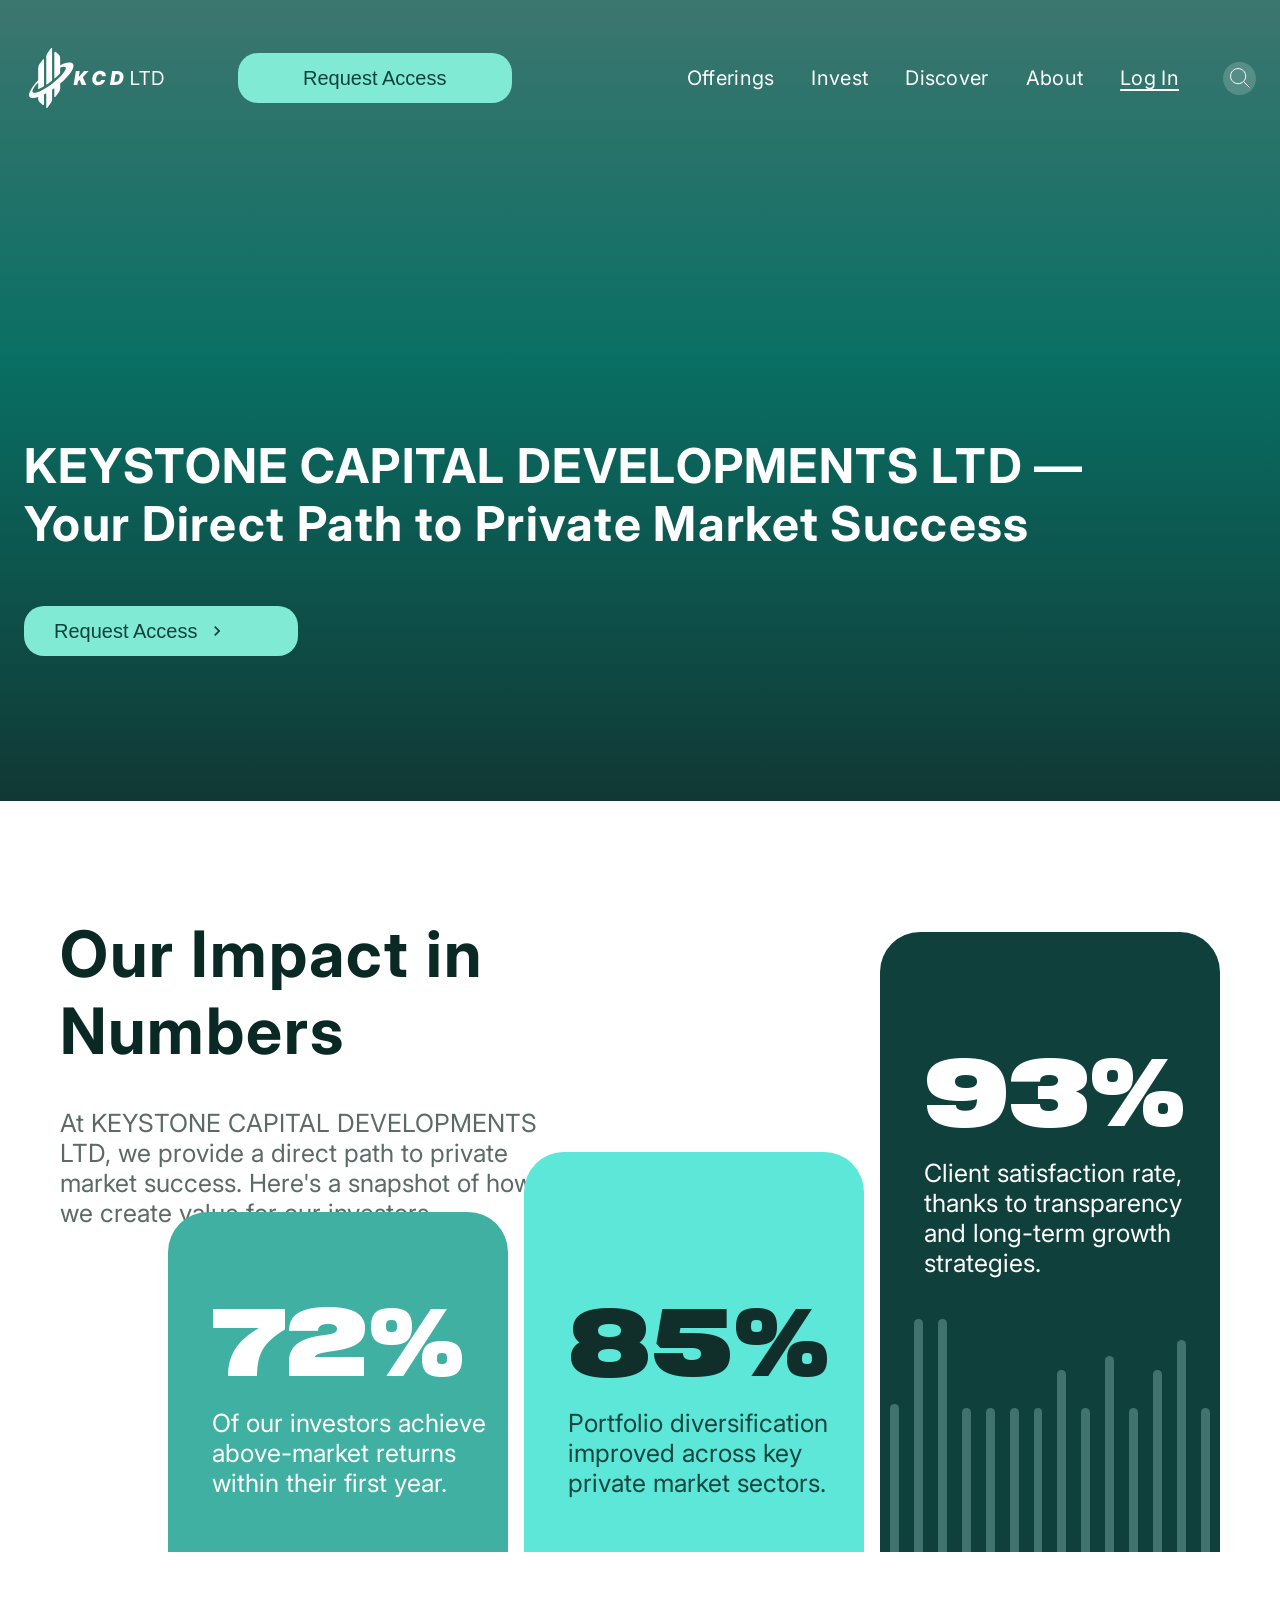
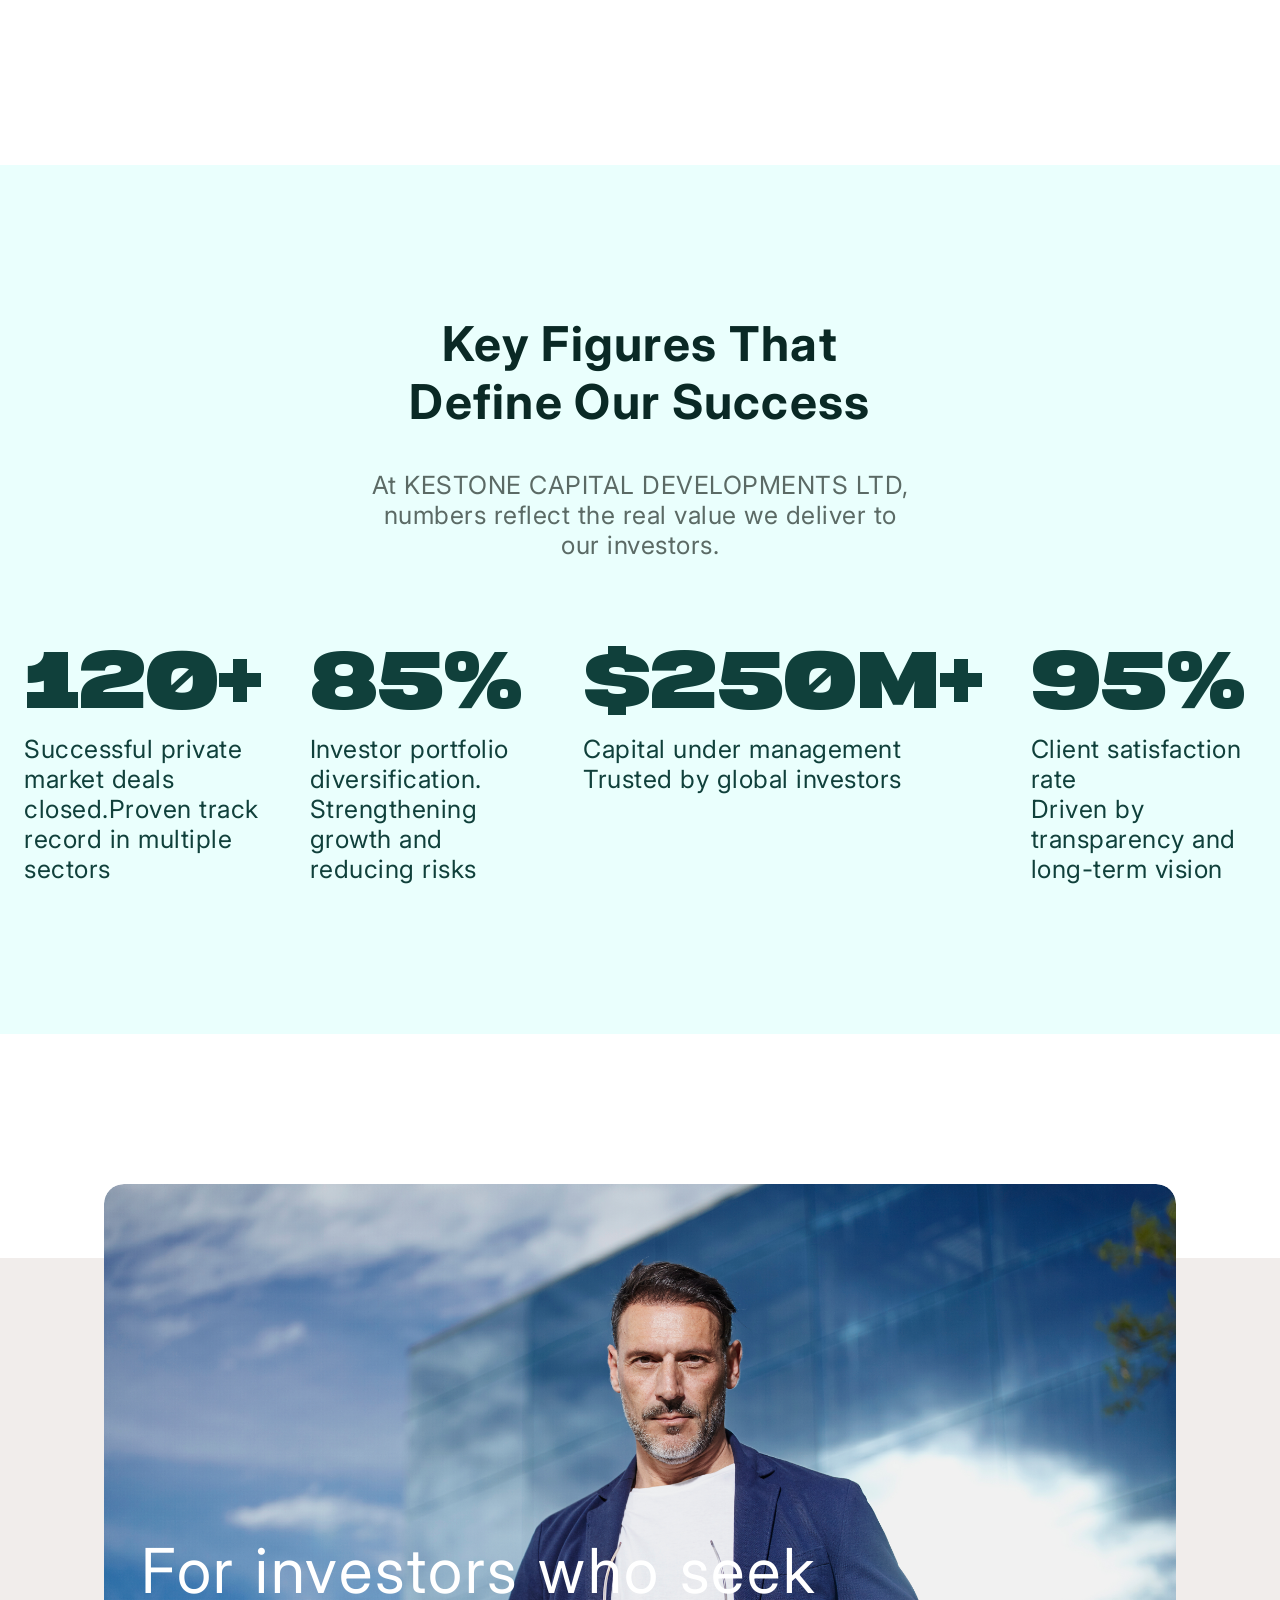
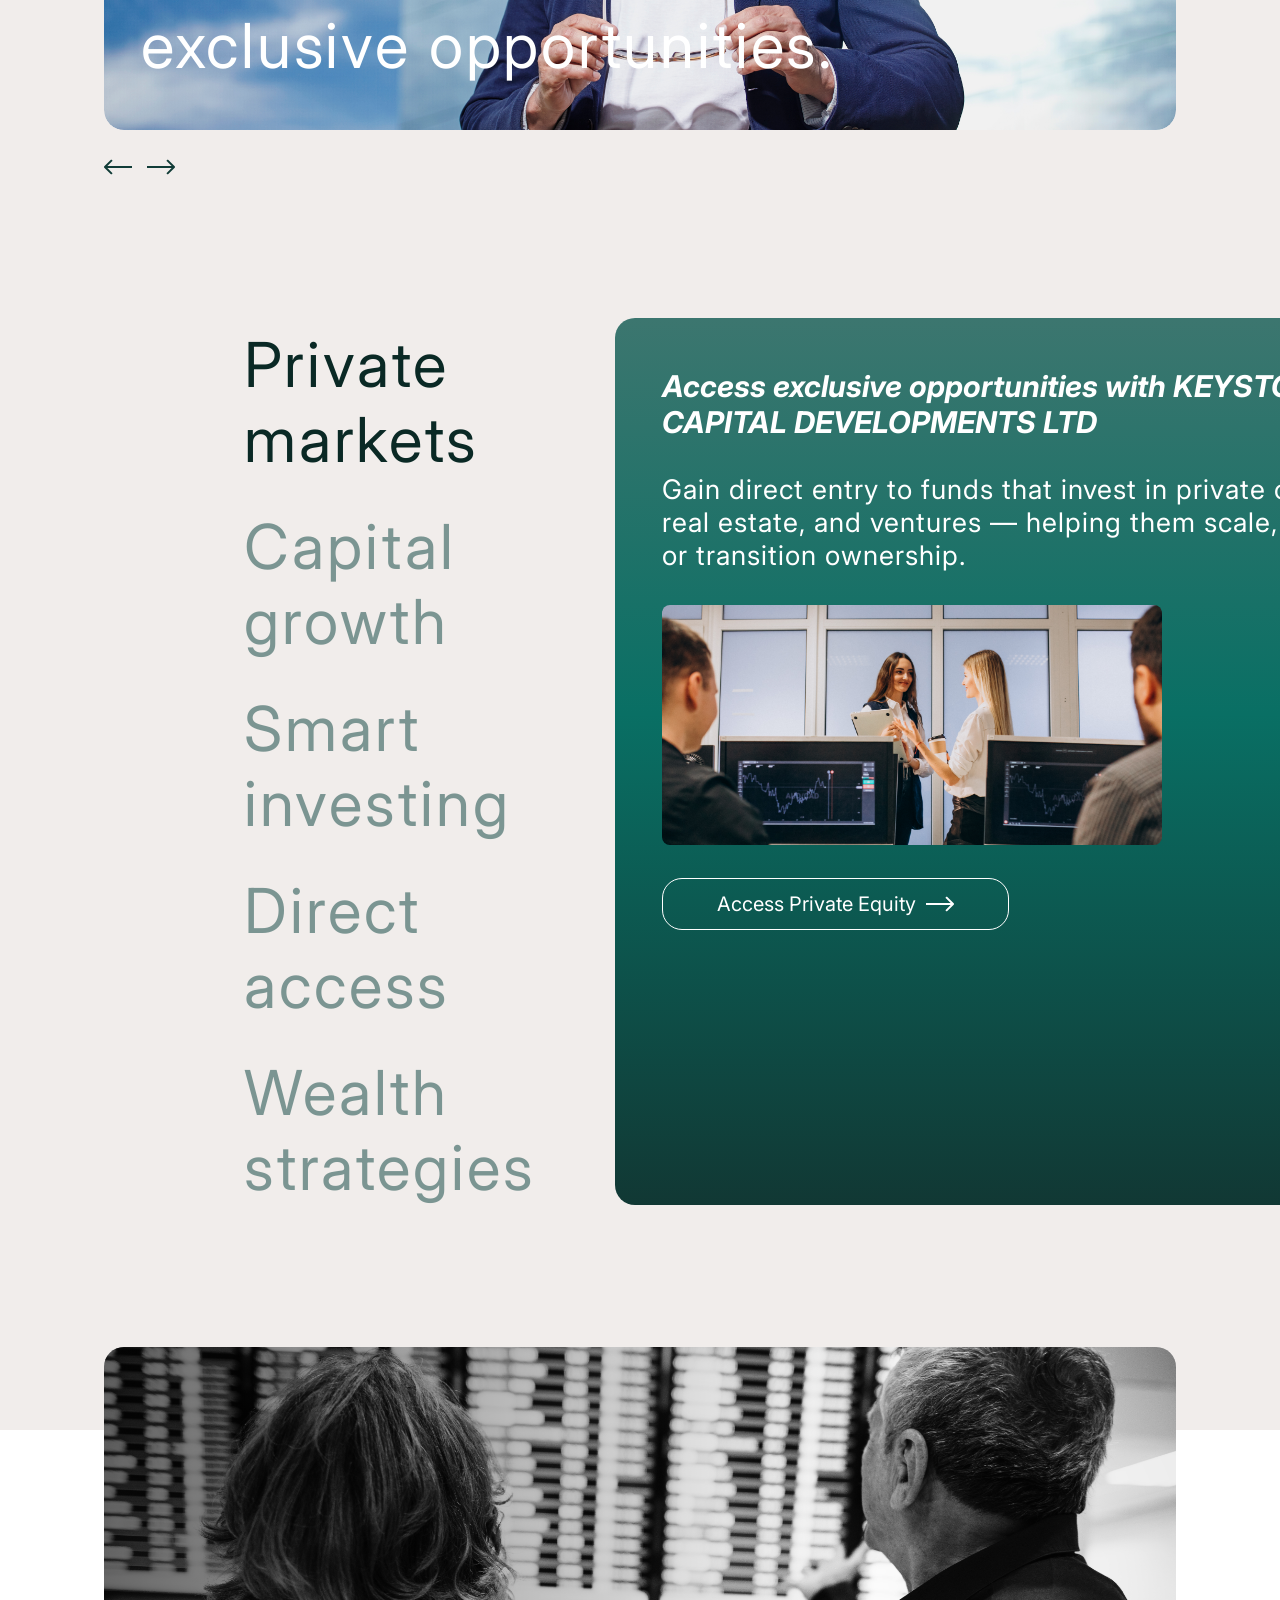
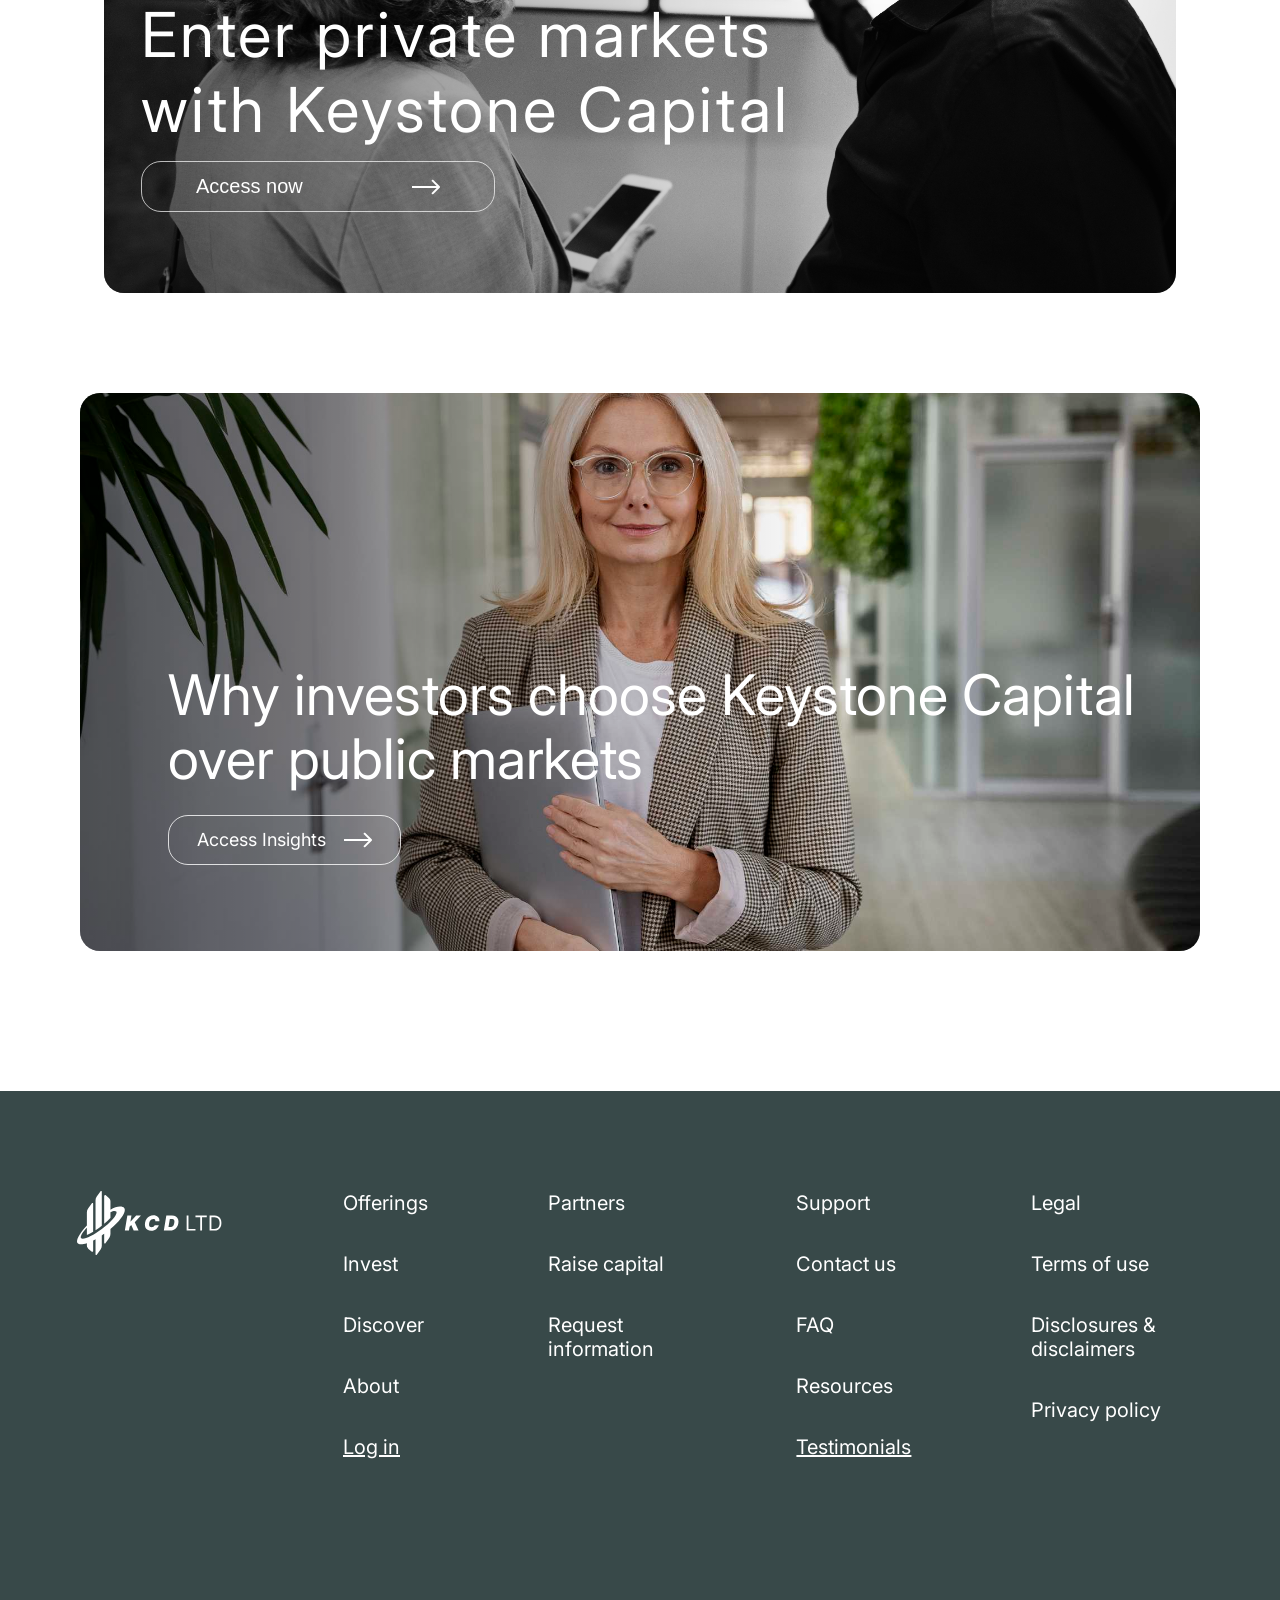
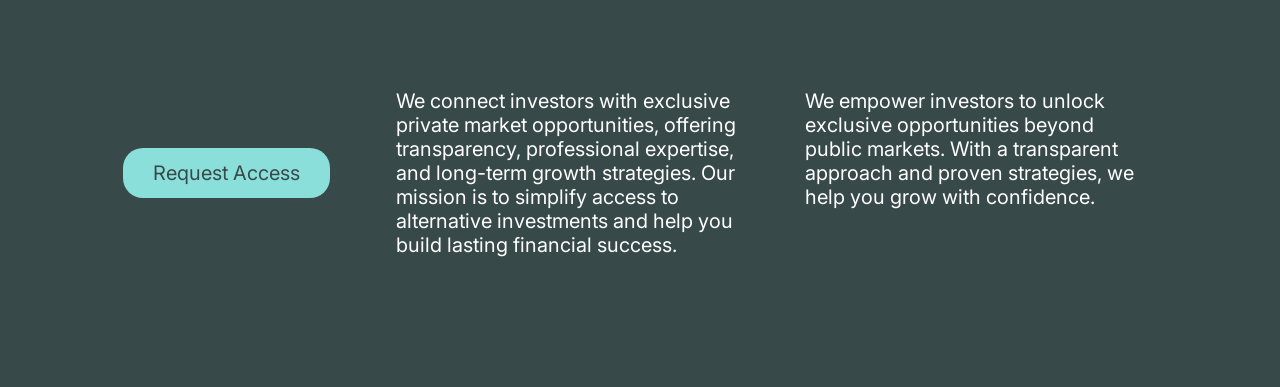
==== commit cd62f8c8: "end" ====
--- a/index.html
+++ b/index.html
@@ -189,17 +189,17 @@
       <div class="slider">
         <div class="slider-track">
           <div class="slide">
-            <img src="pm-section.jpg" class="slide-image" alt="Exclusive investment opportunities" loading="lazy">
+            <img src="img/pm-section.jpg" class="slide-image" alt="Exclusive investment opportunities" loading="lazy">
             <h2 class="slide-title">For investors who seek exclusive opportunities.</h2>
           </div>
         </div>
       </div>
       <div class="slider-controls">
         <button class="slider-button slider-button--prev" aria-label="Previous slide">
-          <img src="arrow.svg" alt="" aria-hidden="true">
+          <img src="img/arrow.svg" alt="" aria-hidden="true">
         </button>
         <button class="slider-button slider-button--next" aria-label="Next slide">
-          <img src="arrow.svg" alt="" aria-hidden="true">
+          <img src="img/arrow.svg" alt="" aria-hidden="true">
         </button>
       </div>
     </div>
@@ -225,7 +225,7 @@
           transform, or transition ownership.
         </p>
 
-        <img src="cap-bg.jpg" alt="Professional business meeting in modern office" class="promo-card__image"
+        <img src="img/cap-bg.jpg" alt="Professional business meeting in modern office" class="promo-card__image"
           loading="lazy">
 
         <a href="#" class="promo-card__button">
@@ -325,7 +325,7 @@
       <div class="footer-top">
         <div class="footer-logo">
           <div class="logo">
-            <img src="logo.svg" alt="">
+            <img src="img/logo.svg" alt="">
           </div>
         </div>
 
--- a/css/common.css
+++ b/css/common.css
@@ -22,10 +22,10 @@
 /* Global 1920 content cap */
 .custom-container {
   width: 100%;
-  max-width: 1920px;
+  max-width: 1808px;
   margin: 0 auto;
-  padding-left: 80px;
-  padding-right: 80px;
+  padding-left: 24px;
+  padding-right: 24px;
 }
 
 .kv-container {
--- a/css/impact.css
+++ b/css/impact.css
@@ -230,399 +230,6 @@
 @media (max-width: 768px) {
   .impact-section {
     padding: 60px 0 0 0;
-  }
-
-  .impact2-grid {
-    padding: 0 24px;
-    gap: 32px;
-  }
-
-  .impact2-header h2 {
-    font-size: 42px;
-    line-height: 48px;
-  }
-
-  .impact2-header p {
-    font-size: 15px;
-    line-height: 24px;
-  }
-
-  .impact2-cards {
-    flex-direction: column;
-    align-items: stretch;
-    gap: 16px;
-  }
-
-  .i-card {
-    padding: 24px 24px 90px 24px;
-  }
-
-  .i-card.i72 {
-    width: 100%;
-    height: auto;
-    min-height: 200px;
-  }
-
-  .i-card.i85 {
-    width: 100%;
-    height: auto;
-    min-height: 200px;
-  }
-
-  .i-card.i93 {
-    width: 100%;
-    height: auto;
-    min-height: 280px;
-  }
-
-  .i-value {
-    font-size: 72px;
-  }
-
-  .i-text {
-    font-size: 15px;
-    line-height: 24px;
-    max-width: 100%;
-  }
-
-  .i-bars {
-    height: 60px;
-    bottom: 20px;
-  }
-
-  /* Адаптивні висоти барів для мобілок */
-  .i72 .i-bars span:nth-child(1) {
-    height: 14px;
-  }
-
-  .i72 .i-bars span:nth-child(2) {
-    height: 24px;
-  }
-
-  .i72 .i-bars span:nth-child(3) {
-    height: 12px;
-  }
-
-  .i72 .i-bars span:nth-child(4) {
-    height: 42px;
-  }
-
-  .i72 .i-bars span:nth-child(5) {
-    height: 18px;
-  }
-
-  .i72 .i-bars span:nth-child(6) {
-    height: 34px;
-  }
-
-  .i72 .i-bars span:nth-child(7) {
-    height: 26px;
-  }
-
-  .i72 .i-bars span:nth-child(8) {
-    height: 18px;
-  }
-
-  .i72 .i-bars span:nth-child(9) {
-    height: 36px;
-  }
-
-  .i72 .i-bars span:nth-child(10) {
-    height: 20px;
-  }
-
-  .i72 .i-bars span:nth-child(11) {
-    height: 46px;
-  }
-
-  .i72 .i-bars span:nth-child(12) {
-    height: 16px;
-  }
-
-  .i85 .i-bars span:nth-child(1) {
-    height: 14px;
-  }
-
-  .i85 .i-bars span:nth-child(2) {
-    height: 24px;
-  }
-
-  .i85 .i-bars span:nth-child(3) {
-    height: 12px;
-  }
-
-  .i85 .i-bars span:nth-child(4) {
-    height: 42px;
-  }
-
-  .i85 .i-bars span:nth-child(5) {
-    height: 18px;
-  }
-
-  .i85 .i-bars span:nth-child(6) {
-    height: 34px;
-  }
-
-  .i85 .i-bars span:nth-child(7) {
-    height: 26px;
-  }
-
-  .i85 .i-bars span:nth-child(8) {
-    height: 18px;
-  }
-
-  .i85 .i-bars span:nth-child(9) {
-    height: 36px;
-  }
-
-  .i85 .i-bars span:nth-child(10) {
-    height: 20px;
-  }
-
-  .i85 .i-bars span:nth-child(11) {
-    height: 46px;
-  }
-
-  .i85 .i-bars span:nth-child(12) {
-    height: 16px;
-  }
-
-  .i93 .i-bars span:nth-child(1) {
-    height: 14px;
-  }
-
-  .i93 .i-bars span:nth-child(2) {
-    height: 24px;
-  }
-
-  .i93 .i-bars span:nth-child(3) {
-    height: 12px;
-  }
-
-  .i93 .i-bars span:nth-child(4) {
-    height: 42px;
-  }
-
-  .i93 .i-bars span:nth-child(5) {
-    height: 18px;
-  }
-
-  .i93 .i-bars span:nth-child(6) {
-    height: 34px;
-  }
-
-  .i93 .i-bars span:nth-child(7) {
-    height: 26px;
-  }
-
-  .i93 .i-bars span:nth-child(8) {
-    height: 18px;
-  }
-
-  .i93 .i-bars span:nth-child(9) {
-    height: 36px;
-  }
-
-  .i93 .i-bars span:nth-child(10) {
-    height: 20px;
-  }
-
-  .i93 .i-bars span:nth-child(11) {
-    height: 46px;
-  }
-
-  .i93 .i-bars span:nth-child(12) {
-    height: 16px;
-  }
-}
-
-/* Small mobile */
-@media (max-width: 480px) {
-  .impact-section {
-    padding: 40px 0 0 0;
-  }
-
-  .impact2-grid {
-    padding: 0 16px;
-    gap: 24px;
-  }
-
-  .impact2-header h2 {
-    font-size: 36px;
-    line-height: 42px;
-  }
-
-  .impact2-header p {
-    font-size: 14px;
-    line-height: 22px;
-  }
-
-  .i-card {
-    padding: 20px 20px 75px 20px;
-    border-radius: 20px 20px 0 0;
-  }
-
-  .i-value {
-    font-size: 56px;
-  }
-
-  .i-text {
-    font-size: 14px;
-    line-height: 22px;
-  }
-
-  .i-bars {
-    height: 50px;
-    gap: 8px;
-    bottom: 12px;
-  }
-
-  .i-bars span {
-    width: 8px;
-  }
-
-  /* Адаптивні висоти барів для малих екранів */
-  .i72 .i-bars span:nth-child(1) {
-    height: 12px;
-  }
-
-  .i72 .i-bars span:nth-child(2) {
-    height: 20px;
-  }
-
-  .i72 .i-bars span:nth-child(3) {
-    height: 10px;
-  }
-
-  .i72 .i-bars span:nth-child(4) {
-    height: 35px;
-  }
-
-  .i72 .i-bars span:nth-child(5) {
-    height: 15px;
-  }
-
-  .i72 .i-bars span:nth-child(6) {
-    height: 28px;
-  }
-
-  .i72 .i-bars span:nth-child(7) {
-    height: 22px;
-  }
-
-  .i72 .i-bars span:nth-child(8) {
-    height: 15px;
-  }
-
-  .i72 .i-bars span:nth-child(9) {
-    height: 30px;
-  }
-
-  .i72 .i-bars span:nth-child(10) {
-    height: 17px;
-  }
-
-  .i72 .i-bars span:nth-child(11) {
-    height: 38px;
-  }
-
-  .i72 .i-bars span:nth-child(12) {
-    height: 14px;
-  }
-
-  .i85 .i-bars span:nth-child(1) {
-    height: 12px;
-  }
-
-  .i85 .i-bars span:nth-child(2) {
-    height: 20px;
-  }
-
-  .i85 .i-bars span:nth-child(3) {
-    height: 10px;
-  }
-
-  .i85 .i-bars span:nth-child(4) {
-    height: 35px;
-  }
-
-  .i85 .i-bars span:nth-child(5) {
-    height: 15px;
-  }
-
-  .i85 .i-bars span:nth-child(6) {
-    height: 28px;
-  }
-
-  .i85 .i-bars span:nth-child(7) {
-    height: 22px;
-  }
-
-  .i85 .i-bars span:nth-child(8) {
-    height: 15px;
-  }
-
-  .i85 .i-bars span:nth-child(9) {
-    height: 30px;
-  }
-
-  .i85 .i-bars span:nth-child(10) {
-    height: 17px;
-  }
-
-  .i85 .i-bars span:nth-child(11) {
-    height: 38px;
-  }
-
-  .i85 .i-bars span:nth-child(12) {
-    height: 14px;
-  }
-
-  .i93 .i-bars span:nth-child(1) {
-    height: 12px;
-  }
-
-  .i93 .i-bars span:nth-child(2) {
-    height: 20px;
-  }
-
-  .i93 .i-bars span:nth-child(3) {
-    height: 10px;
-  }
-
-  .i93 .i-bars span:nth-child(4) {
-    height: 35px;
-  }
-
-  .i93 .i-bars span:nth-child(5) {
-    height: 15px;
-  }
-
-  .i93 .i-bars span:nth-child(6) {
-    height: 28px;
-  }
-
-  .i93 .i-bars span:nth-child(7) {
-    height: 22px;
-  }
-
-  .i93 .i-bars span:nth-child(8) {
-    height: 15px;
-  }
-
-  .i93 .i-bars span:nth-child(9) {
-    height: 30px;
-  }
-
-  .i93 .i-bars span:nth-child(10) {
-    height: 17px;
-  }
-
-  .i93 .i-bars span:nth-child(11) {
-    height: 38px;
-  }
-
-  .i93 .i-bars span:nth-child(12) {
-    height: 14px;
-  }
-}+    display: none;
+  }
+}
--- a/css/figures.css
+++ b/css/figures.css
@@ -6,9 +6,9 @@
     }
 
     .figs-container {
-      max-width: 1920px;
+      max-width: 1760px;
       margin: 0 auto;
-      padding: 0 104px;
+      padding: 0 24px;
     }
 
     .figs-head { 
@@ -66,10 +66,6 @@
 
     /* Tablet */
     @media (max-width: 1440px) {
-      .figs-container {
-        padding: 0 60px;
-      }
-
       .figs-grid {
         gap: 48px;
       }
@@ -85,10 +81,7 @@
         padding: 80px 0 100px 0;
       }
 
-      .figs-container {
-        padding: 0 40px;
-      }
-
+     
       .figs-head {
         margin-bottom: 60px;
       }
@@ -116,13 +109,11 @@
     @media (max-width: 768px) {
       .figs-section {
         padding: 60px 0 80px 0;
+        display: none;
       }
 
-      .figs-container {
-        padding: 0 24px;
-      }
-
-      .figs-head {
+     
+      /* .figs-head {
         margin-bottom: 48px;
       }
 
@@ -142,6 +133,7 @@
 
       .fig {
         gap: 12px;
+        text-align: center;
       }
 
       .metric-value {
@@ -151,11 +143,11 @@
       .metric-desc {
         font-size: 15px;
         line-height: 1.6;
-      }
+      } */
     }
 
     /* Small mobile */
-    @media (max-width: 480px) {
+    /* @media (max-width: 480px) {
       .figs-section {
         padding: 40px 0 60px 0;
       }
@@ -187,4 +179,4 @@
       .metric-desc {
         font-size: 14px;
       }
-    }+    } */
--- a/css/em-card.css
+++ b/css/em-card.css
@@ -18,7 +18,7 @@
     content: "";
     position: absolute;
     inset: 0;
-    background: url("../em-card.jpg") center/cover no-repeat;
+    background: url("../img/em-card.jpg") center/cover no-repeat;
     /* filter: grayscale(1); */
 }
 
--- a/css/insights.css
+++ b/css/insights.css
@@ -22,7 +22,7 @@
   content: "";
   position: absolute;
   inset: 0;
-  background: url("../insights.jpg") center / cover no-repeat;
+  background: url("../img/insights.jpg") center / cover no-repeat;
 }
 
 .insights-card::after {
--- a/css/footer.css
+++ b/css/footer.css
@@ -1,7 +1,7 @@
 footer {
     background-color: #384949;
     color: #ffffff;
-    padding: 126px 87px 99px 77px;
+    padding: 100px 87px 99px 77px;
 }
 
 .footer-container {
@@ -41,20 +41,21 @@
 .footer-column {
     display: flex;
     flex-direction: column;
-    gap: 20px;
+    gap: 37px;
+    line-height: 24px;
 }
 
 .footer-column-title {
-    font-size: 16px;
+    font-size: 20px;
     font-weight: 400;
-    margin-bottom: 10px;
+    /* margin-bottom: 10px; */
 }
 
 .footer-column a {
     color: #ffffff;
     text-decoration: none;
-    font-size: 16px;
-    font-weight: 300;
+    font-size: 20px;
+    font-weight: 400;
     transition: opacity 0.2s;
 }
 
@@ -68,6 +69,8 @@
 
 .footer-bottom {
     display: flex;
+    align-items: center;
+    padding: 31px 46px;
     gap: 66px;
 }
 
@@ -78,25 +81,26 @@
 .footer-btn {
     display: inline-flex;
     align-items: center;
-    gap: 12px;
+    gap: 40px;
     background-color: #8BDFDB;
     color: #384949;
-    padding: 16px 32px;
-    border-radius: 50px;
+    padding: 13px 30px;
+    border-radius: 20px;
     text-decoration: none;
-    font-size: 16px;
-    font-weight: 500;
+    font-size: 20px;
+    font-weight: 400;
     transition: background-color 0.2s;
+    /* width: 274px; */
 }
 
 .footer-btn:hover {
     background-color: #7BCFC9;
 }
 
-.footer-btn::after {
+/* .footer-btn::after {
     content: '→';
     font-size: 20px;
-}
+} */
 
 .footer-descriptions {
     display: flex;
@@ -105,9 +109,9 @@
 }
 
 .footer-description {
-    font-size: 14px;
-    line-height: 1.6;
-    font-weight: 300;
+    font-size: 20px;
+    line-height: 24px;
+    font-weight: 400;
     flex: 1;
 }
 
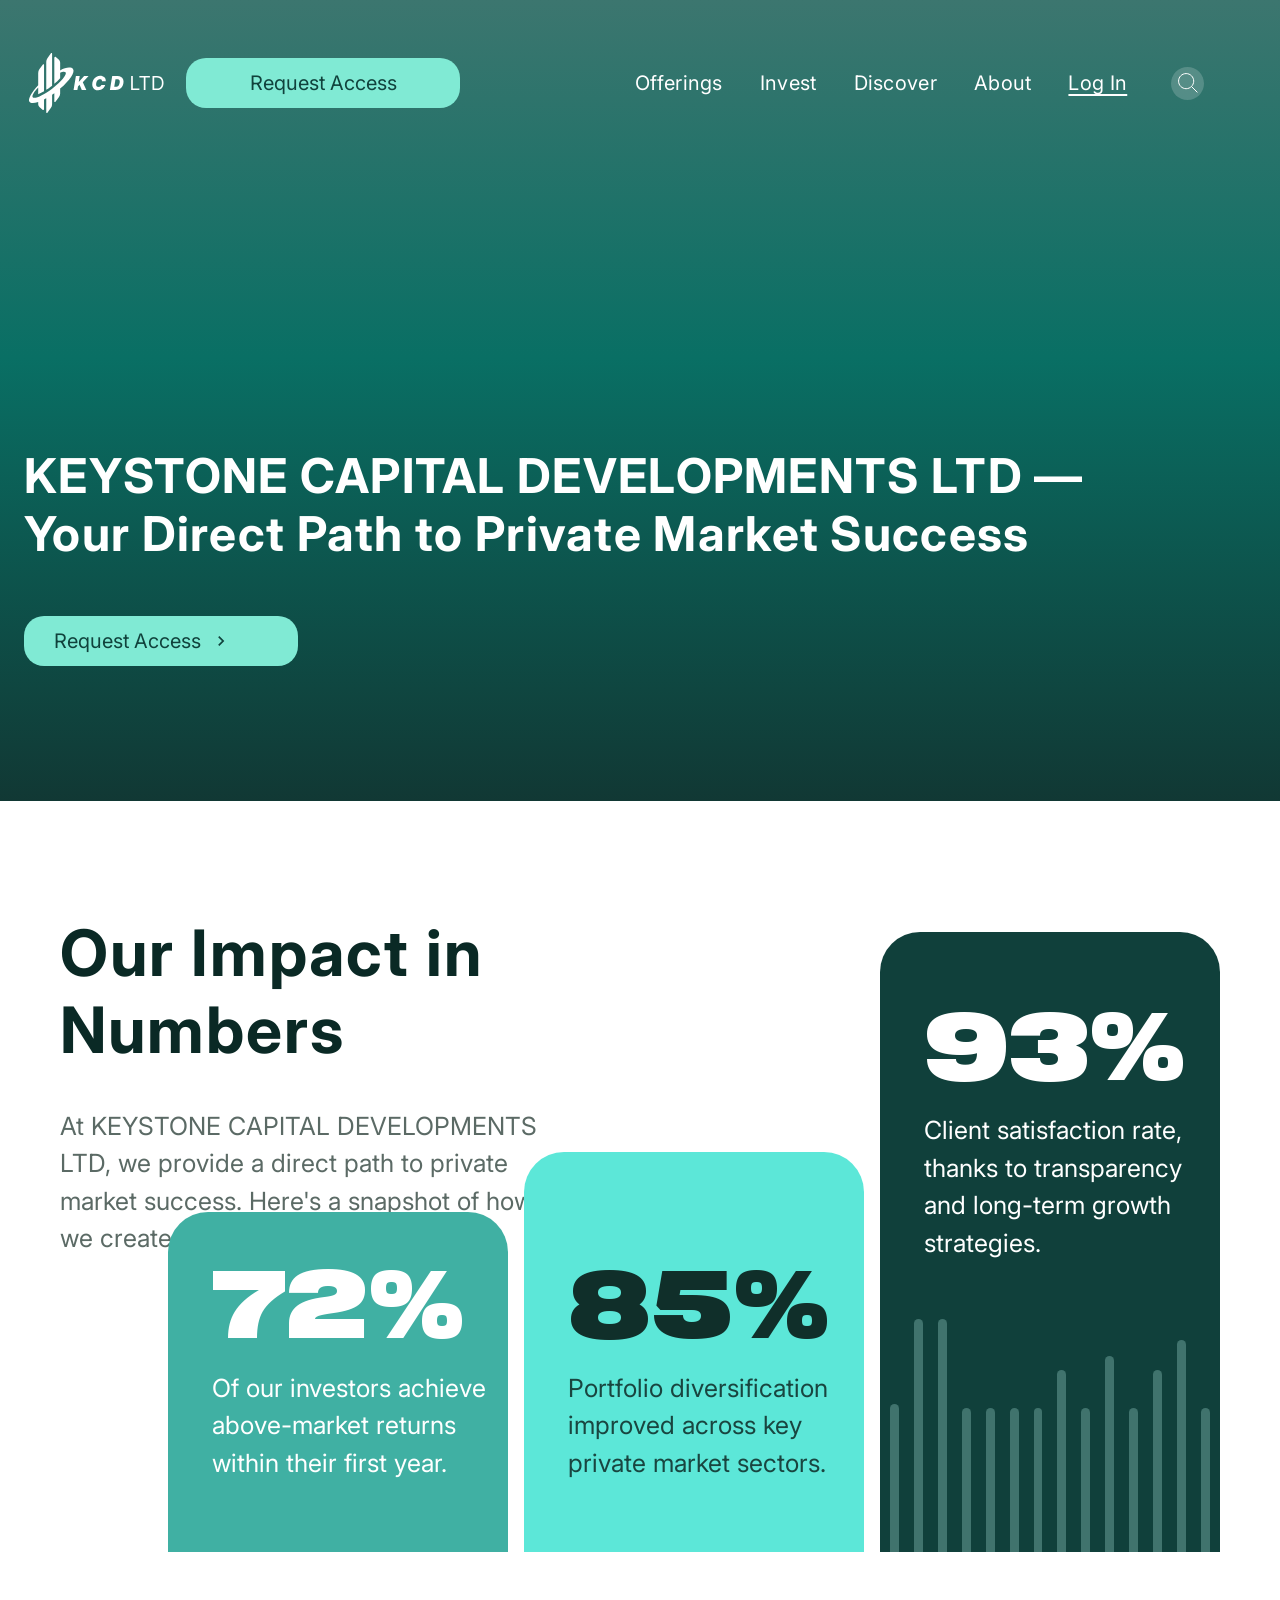
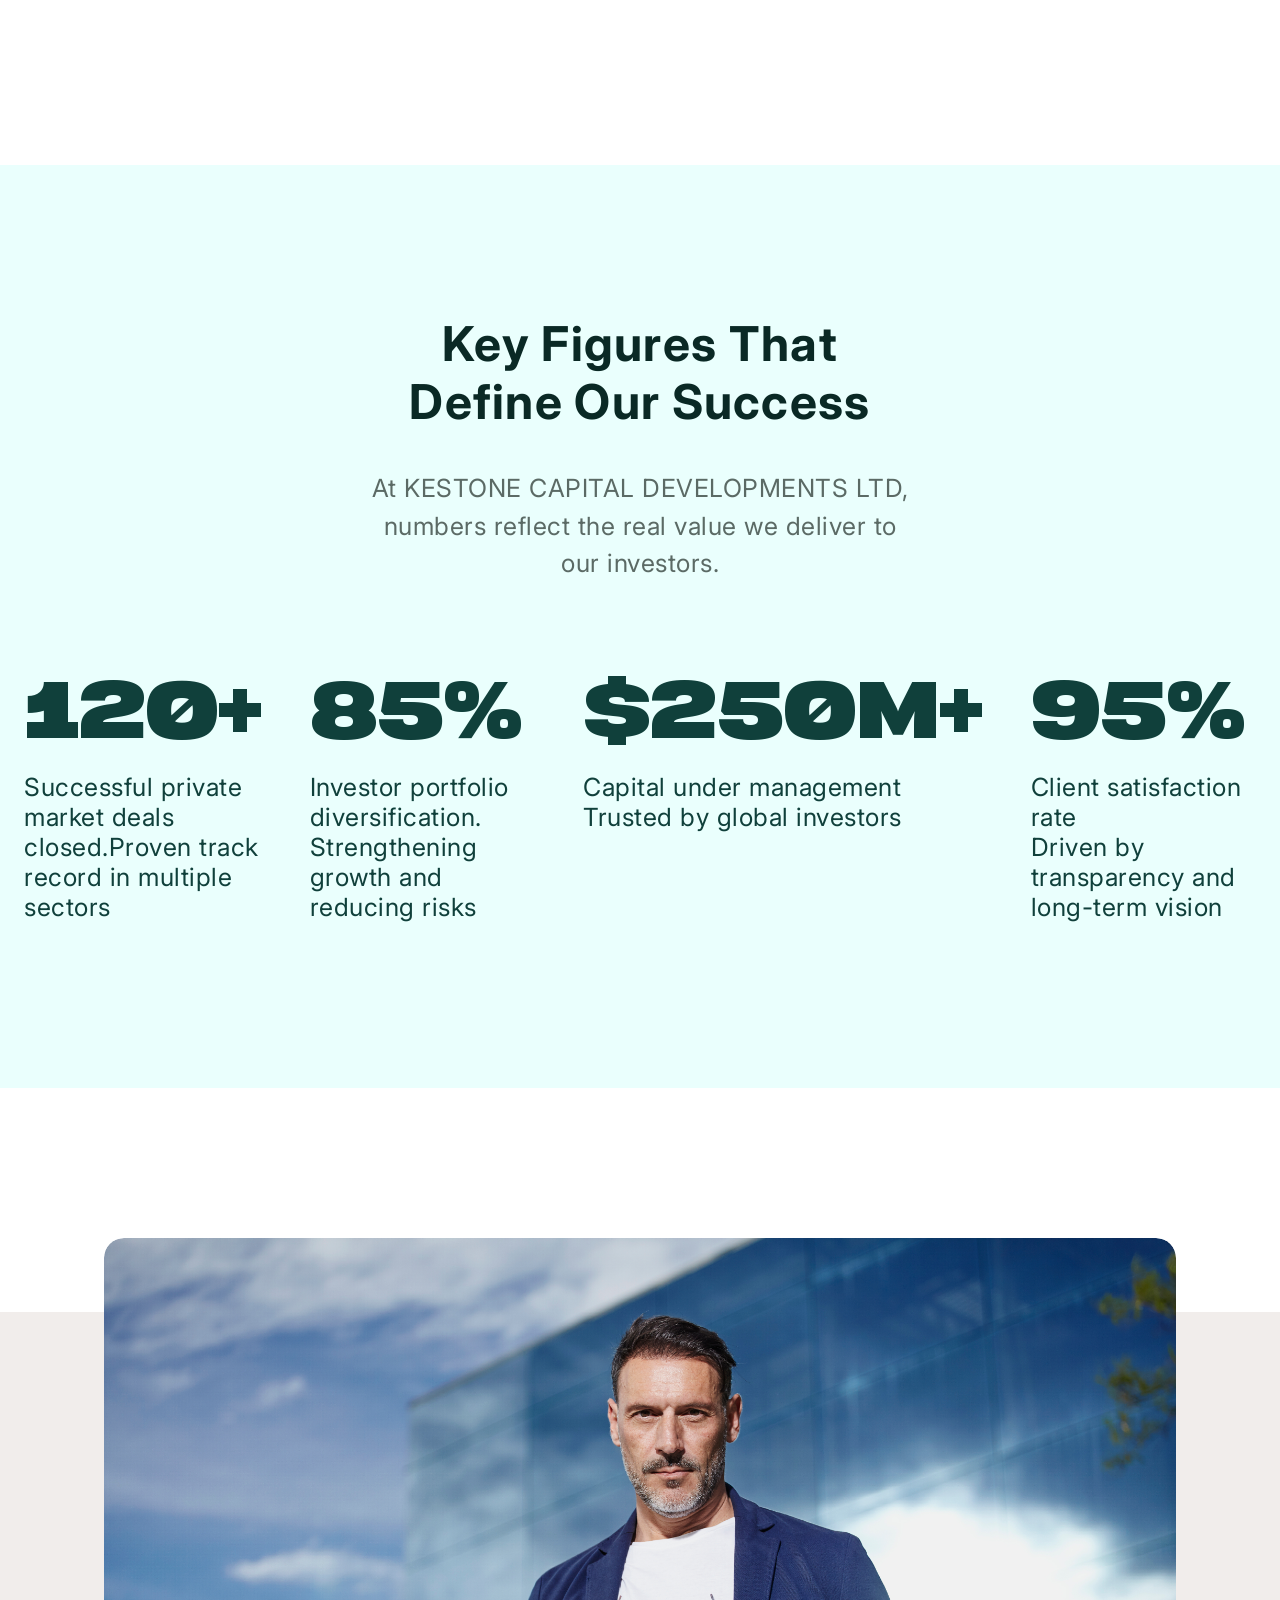
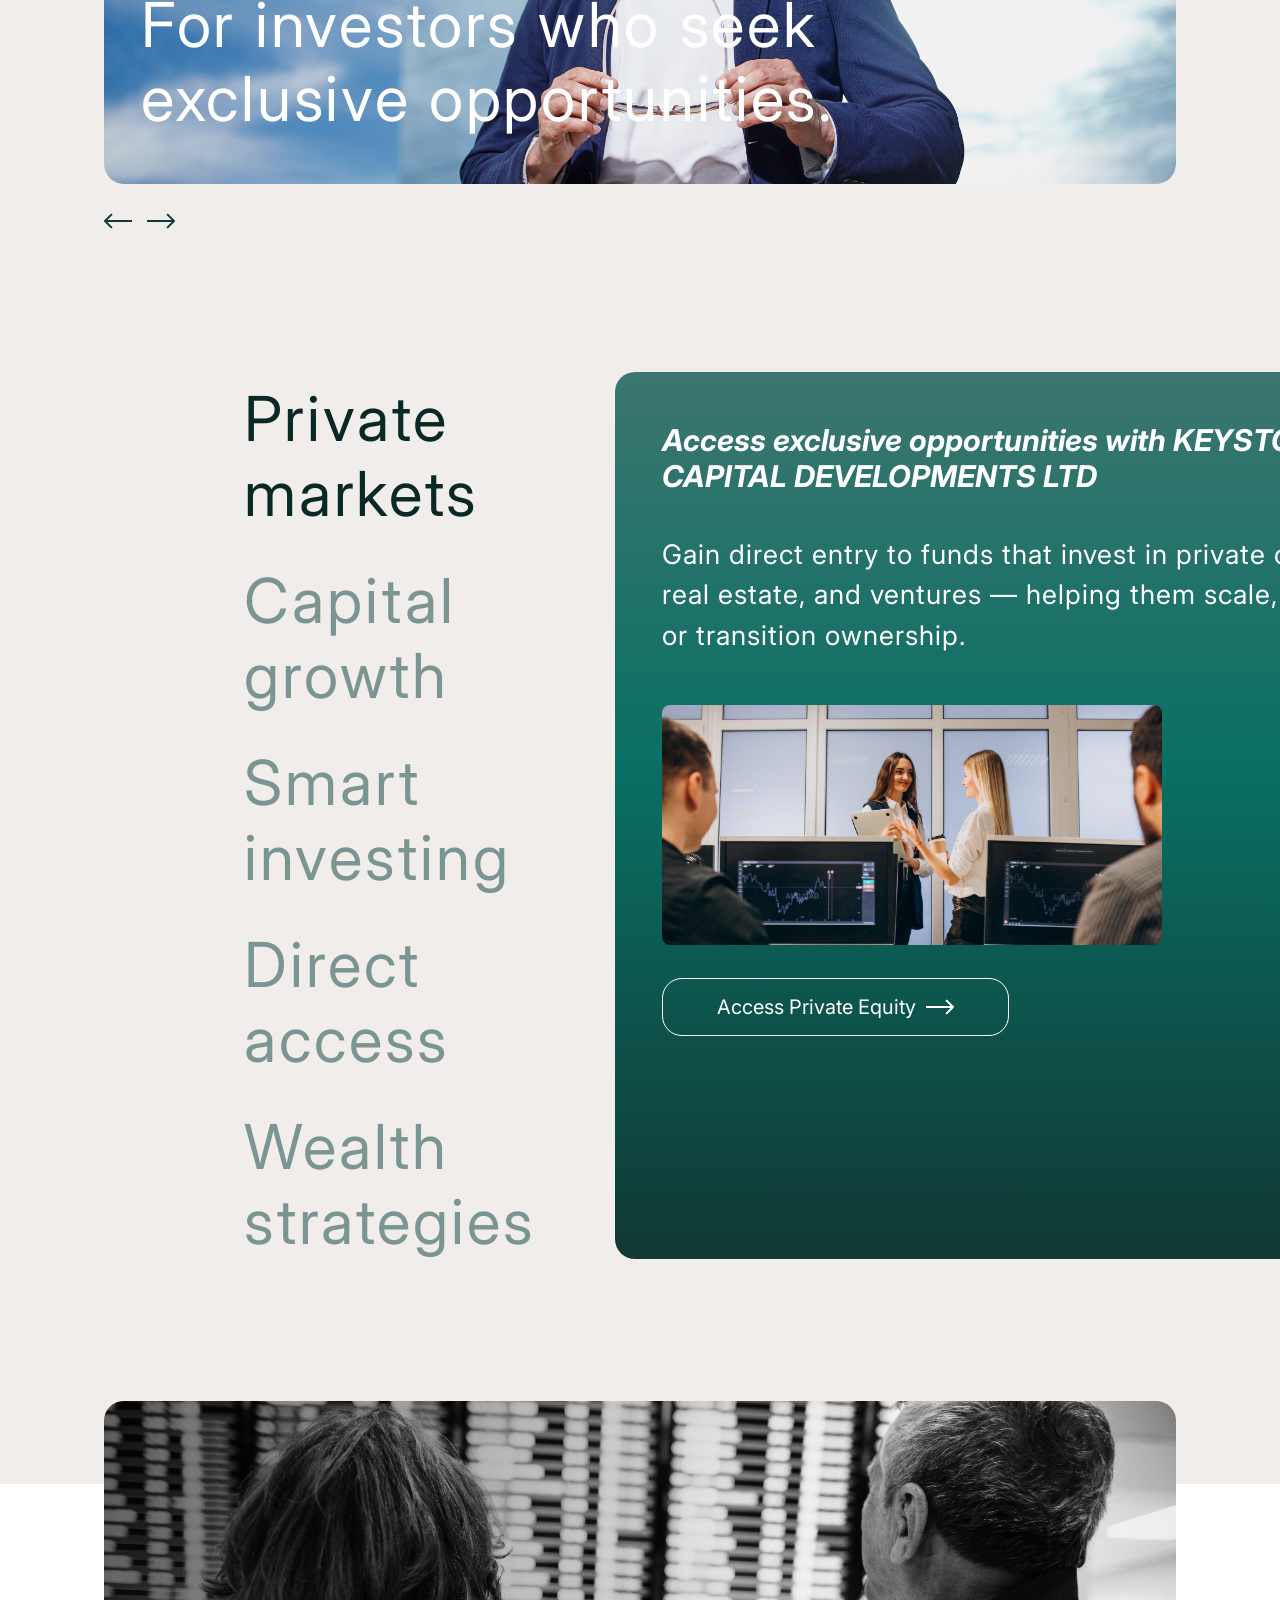
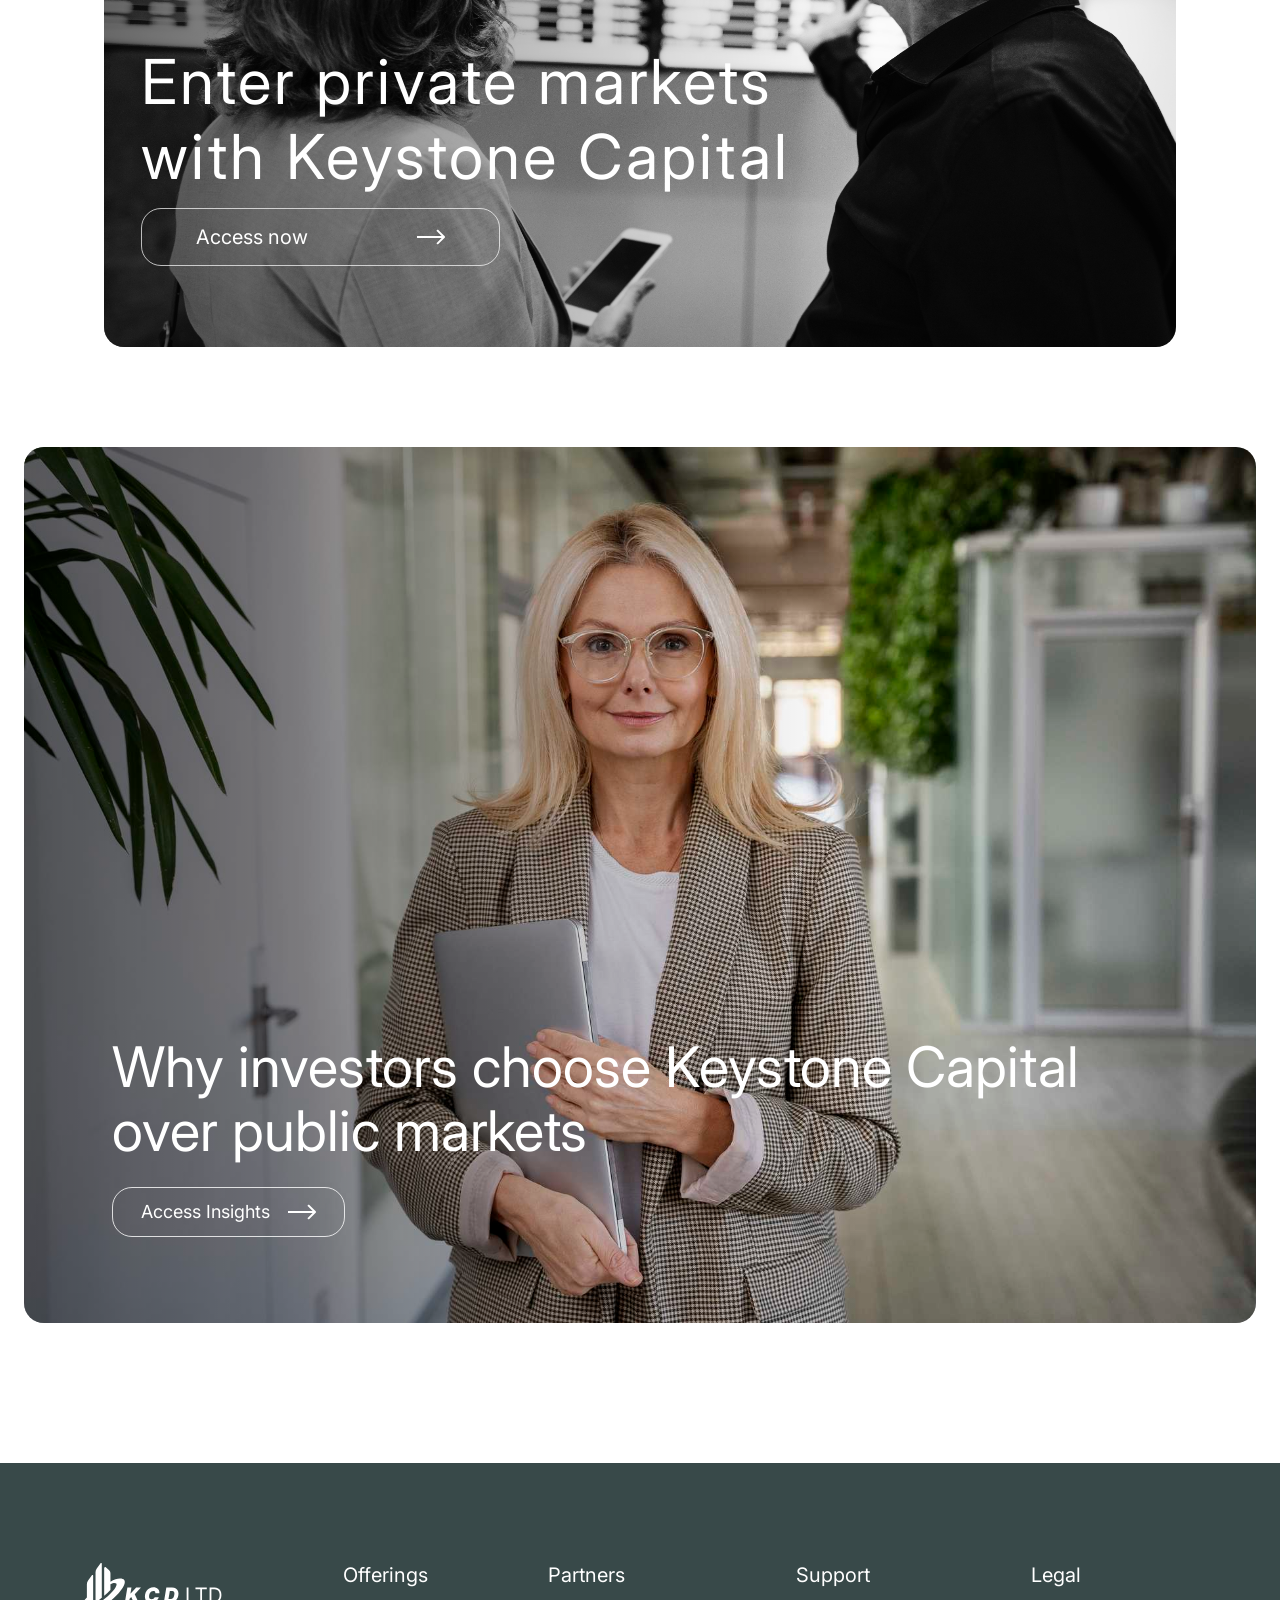
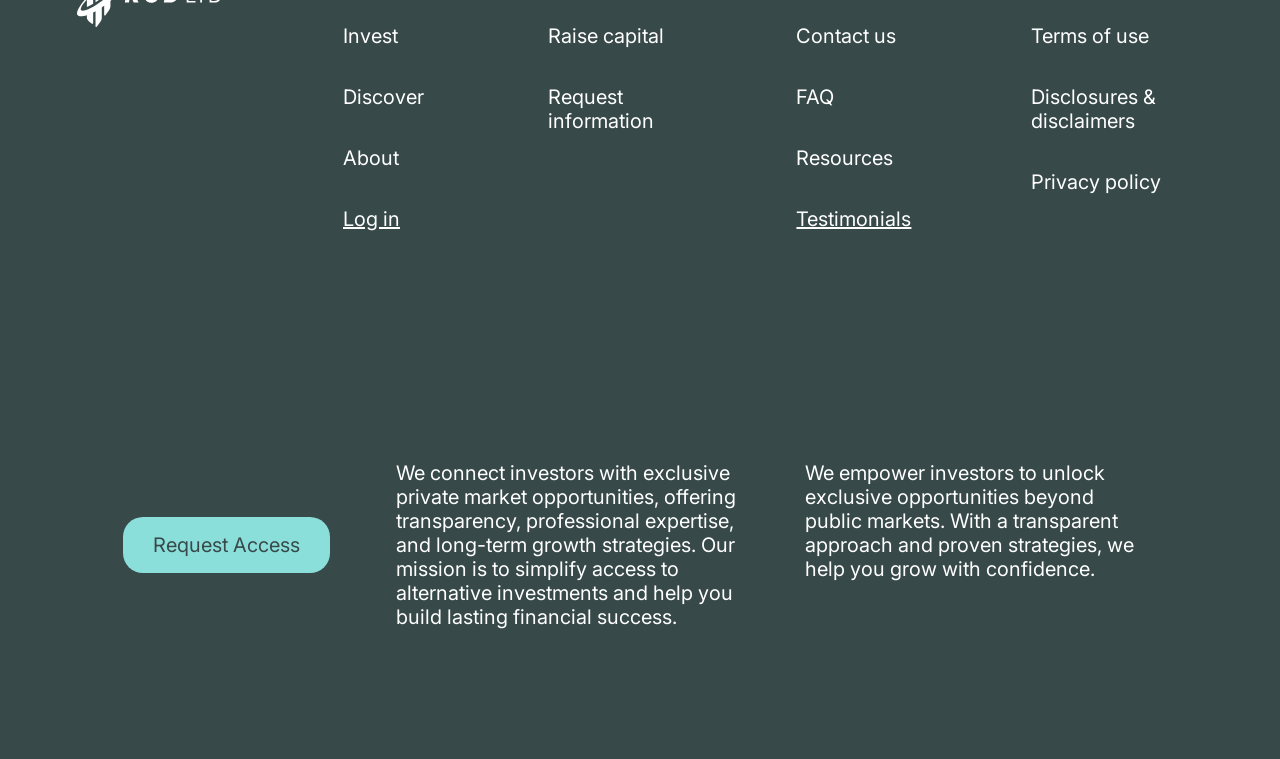
==== commit e632d12e: "Integrate Bootstrap navigation and assets" ====
--- a/index.html
+++ b/index.html
@@ -10,6 +10,8 @@
   <link
     href="https://fonts.googleapis.com/css2?family=Inter:ital,opsz,wght@0,14..32,100..900;1,14..32,100..900&display=swap"
     rel="stylesheet">
+  <link href="https://cdn.jsdelivr.net/npm/bootstrap@5.3.3/dist/css/bootstrap.min.css" rel="stylesheet"
+    integrity="sha384-QWTKZyjpPEjISv5WaRU9OFeRpok6YctnYmDr5pNlyT2bRjXh0JMhjY6hW+ALEwIH" crossorigin="anonymous">
   <link rel="stylesheet" href="css/common.css">
   <link rel="stylesheet" href="css/hero.css">
   <link rel="stylesheet" href="css/impact.css">
@@ -27,10 +29,9 @@
 
 <body>
   <div class="hero-section">
-    <nav class="navbar-custom">
-      <div class="custom-container">
-        <div class="navbar-content">
-          <a class="navbar-brand" href="#">
+    <nav class="navbar navbar-expand-lg navbar-dark navbar-custom" aria-label="Primary">
+      <div class="container-xxl">
+        <a class="navbar-brand" href="#">
             <svg width="451" height="199" viewBox="0 0 451 199" fill="none" xmlns="http://www.w3.org/2000/svg">
               <path
                 d="M76.5621 108.261L76.5511 2.1074C76.5512 1.66148 76.4098 1.22703 76.1472 0.866572C75.8847 0.506117 75.5146 0.238234 75.0902 0.101497C74.6657 -0.0352401 74.2089 -0.0337793 73.7853 0.105647C73.3617 0.245074 72.9933 0.515278 72.7331 0.877391L61.0261 17.1414C58.5451 20.5921 57.2097 24.7344 57.2081 28.9844V122.207C61.8911 119.152 66.7811 115.73 71.7931 111.947C73.4071 110.729 74.9968 109.501 76.5621 108.261Z"
@@ -44,55 +45,35 @@
             </svg>
 
           </a>
-
-          <!-- Desktop Navigation -->
-          <div class="desktop-nav">
-
-
-            <div class="navbar-right">
-              <div class="navbar-center">
-                <button class="btn-request-nav">Request Access</button>
-              </div>
-              <a class="nav-link-custom" href="#offerings">Offerings</a>
-              <a class="nav-link-custom" href="#invest">Invest</a>
-              <a class="nav-link-custom" href="#discover">Discover</a>
-              <a class="nav-link-custom" href="#about">About</a>
-              <a class="nav-link-custom login" href="#login">Log In</a>
-              <div class="search-icon">
-                <svg width="20" height="20" viewBox="0 0 20 20" fill="none" xmlns="http://www.w3.org/2000/svg">
-                  <path
-                    d="M8.125 15.6875C12.3017 15.6875 15.6875 12.3017 15.6875 8.125C15.6875 3.94835 12.3017 0.5625 8.125 0.5625C3.94835 0.5625 0.5625 3.94835 0.5625 8.125C0.5625 12.3017 3.94835 15.6875 8.125 15.6875Z"
-                    stroke="white" />
-                  <path d="M13.625 13.625L19.125 19.125" stroke="white" stroke-linecap="round"
-                    stroke-linejoin="round" />
-                </svg>
-              </div>
+        <button class="navbar-toggler" type="button" data-bs-toggle="collapse" data-bs-target="#primaryNav"
+          aria-controls="primaryNav" aria-expanded="false" aria-label="Toggle navigation">
+          <span class="navbar-toggler-icon"></span>
+        </button>
+        <div class="collapse navbar-collapse justify-content-lg-end" id="primaryNav">
+          <div class="navbar-links d-flex flex-column flex-lg-row align-items-lg-center w-100">
+            <button class="btn btn-request-nav">Request Access</button>
+            <ul class="navbar-nav flex-column flex-lg-row align-items-lg-center">
+              <li class="nav-item"><a class="nav-link nav-link-custom" href="#offerings">Offerings</a></li>
+              <li class="nav-item"><a class="nav-link nav-link-custom" href="#invest">Invest</a></li>
+              <li class="nav-item"><a class="nav-link nav-link-custom" href="#discover">Discover</a></li>
+              <li class="nav-item"><a class="nav-link nav-link-custom" href="#about">About</a></li>
+              <li class="nav-item"><a class="nav-link nav-link-custom login" href="#login">Log In</a></li>
+            </ul>
+            <div class="search-icon" role="button" tabindex="0" aria-label="Open search">
+              <svg width="20" height="20" viewBox="0 0 20 20" fill="none" xmlns="http://www.w3.org/2000/svg">
+                <path
+                  d="M8.125 15.6875C12.3017 15.6875 15.6875 12.3017 15.6875 8.125C15.6875 3.94835 12.3017 0.5625 8.125 0.5625C3.94835 0.5625 0.5625 3.94835 0.5625 8.125C0.5625 12.3017 3.94835 15.6875 8.125 15.6875Z"
+                  stroke="white" />
+                <path d="M13.625 13.625L19.125 19.125" stroke="white" stroke-linecap="round"
+                  stroke-linejoin="round" />
+              </svg>
             </div>
           </div>
-
-          <!-- Mobile Menu Toggle -->
-          <button class="mobile-menu-toggle" onclick="toggleMobileMenu()">
-            <div class="hamburger">
-              <span></span>
-              <span></span>
-              <span></span>
-            </div>
-          </button>
-        </div>
-
-        <!-- Mobile Navigation -->
-        <div class="mobile-nav" id="mobileNav">
-          <button class="btn-request-nav">Request Access</button>
-          <a class="nav-link-custom" href="#offerings">Offerings</a>
-          <a class="nav-link-custom" href="#invest">Invest</a>
-          <a class="nav-link-custom" href="#discover">Discover</a>
-          <a class="nav-link-custom" href="#about">About</a>
-          <a class="nav-link-custom login" href="#login">Log In</a>
         </div>
       </div>
     </nav>
 
-    <div class="custom-container">
+    <div class="container-xxl hero-container">
       <div class="hero-content">
         <h1 class="hero-title">KEYSTONE CAPITAL DEVELOPMENTS LTD — Your Direct Path to Private Market Success</h1>
         <!-- <h2 class="hero-subtitle">Your Direct Path to Private Market Success</h2> -->
@@ -380,12 +361,9 @@
       </div>
     </div>
   </footer>
-  <script>
-    function toggleMobileMenu() {
-      const mobileNav = document.getElementById('mobileNav');
-      mobileNav.classList.toggle('active');
-    }
-  </script>
+  <script src="https://cdn.jsdelivr.net/npm/bootstrap@5.3.3/dist/js/bootstrap.bundle.min.js"
+    integrity="sha384-YvpcrYf0tY3lHB60NNkmXc5s9fDVZLESaAA55NDzOxhy9GkcIdslK1eN7N6jIeHz"
+    crossorigin="anonymous"></script>
 </body>
 
-</html>+</html>
--- a/css/common.css
+++ b/css/common.css
@@ -20,13 +20,16 @@
 }
 
 /* Global 1920 content cap */
-.custom-container {
-  width: 100%;
-  max-width: 1808px;
-  margin: 0 auto;
-  padding-left: 24px;
-  padding-right: 24px;
-}
+.container-xxl {
+  padding-left: 24px;
+  padding-right: 24px;
+}
+
+@media (min-width: 1400px) {
+  .container-xxl {
+    max-width: 1808px;
+  }
+}
 
 .kv-container {
   width: 100%;
@@ -38,21 +41,21 @@
   padding-bottom: 48px;
 }
 
-.figs-section .custom-container {
-  max-width: 1920px;
-  margin: 0 auto;
-  padding-left: 104px;
-  padding-right: 80px;
-  padding-top: 72px;
-  padding-bottom: 72px;
-}
-
-.impact-section .custom-container {
-  max-width: 1920px;
-  margin: 0 auto;
-  padding-top: 88px;
-  padding-bottom: 88px;
-}
+.figs-section .container-xxl {
+  max-width: 1920px;
+  margin: 0 auto;
+  padding-left: 104px;
+  padding-right: 80px;
+  padding-top: 72px;
+  padding-bottom: 72px;
+}
+
+.impact-section .container-xxl {
+  max-width: 1920px;
+  margin: 0 auto;
+  padding-top: 88px;
+  padding-bottom: 88px;
+}
 
 .cta-inner {
   position: relative;
--- a/css/hero.css
+++ b/css/hero.css
@@ -17,49 +17,50 @@
   padding-block: 48px;
 }
 
-.navbar-content {
-  display: flex;
-  justify-content: space-between;
-  align-items: center;
-}
-
 .navbar-brand svg {
   width: 146px;
   height: 60px;
   display: block;
 }
 
-/* Logo Icon (if needed) */
-.logo-icon {
-  width: 32px;
-  height: 32px;
-  position: relative;
-}
-
-.logo-icon::before {
-  content: "";
-  position: absolute;
-  inset: 0;
-  background-color: #ffffff;
-  clip-path: polygon(0 0, 30% 0, 30% 60%, 60% 60%, 60% 30%, 100% 30%, 100% 100%, 0 100%);
-}
-
-/* Navigation Layout */
-.desktop-nav {
-  display: flex;
-  align-items: center;
-  width: 100%;
-}
-
-.navbar-center {
-  margin-right: 138px;
-}
-
-.navbar-right {
-  display: flex;
-  align-items: center;
-  gap: 37px;
-  margin-left: auto;
+.navbar-toggler {
+  border: 1px solid rgba(255, 255, 255, 0.5);
+  padding: 8px 12px;
+  border-radius: 4px;
+}
+
+.navbar-toggler:focus {
+  box-shadow: 0 0 0 0.2rem rgba(255, 255, 255, 0.25);
+}
+
+.navbar-toggler-icon {
+  background-image: linear-gradient(#ffffff, #ffffff),
+    linear-gradient(#ffffff, #ffffff),
+    linear-gradient(#ffffff, #ffffff);
+  background-repeat: no-repeat;
+  background-position: 0 0, 0 7px, 0 14px;
+  background-size: 24px 2px, 24px 2px, 24px 2px;
+  width: 24px;
+  height: 16px;
+}
+
+.navbar-links {
+  display: flex;
+  flex-direction: column;
+  gap: 16px;
+}
+
+.navbar-links .navbar-nav {
+  display: flex;
+  flex-direction: column;
+  gap: 0;
+  margin: 0;
+  padding: 0;
+  align-items: flex-start;
+}
+
+.navbar-links .navbar-nav .nav-link {
+  padding: 0;
 }
 
 /* Request Access Button (Navigation) */
@@ -184,75 +185,30 @@
 }
 
 /* ============================================
-   Mobile Navigation
-   ============================================ */
-
-.mobile-menu-toggle {
-  display: none;
-  background: none;
-  border: 1px solid rgba(255, 255, 255, 0.5);
-  padding: 8px 12px;
-  border-radius: 4px;
-  cursor: pointer;
-  transition: border-color 0.3s ease;
-}
-
-.mobile-menu-toggle:hover,
-.mobile-menu-toggle:focus {
-  border-color: rgba(255, 255, 255, 0.8);
-}
-
-.hamburger {
-  width: 24px;
-  height: 24px;
-  position: relative;
-  display: flex;
-  flex-direction: column;
-  justify-content: space-around;
-}
-
-.hamburger span {
-  display: block;
-  width: 100%;
-  height: 2px;
-  background-color: #ffffff;
-  transition: transform 0.3s ease, opacity 0.3s ease;
-}
-
-.mobile-nav {
-  display: none;
-  background-color: rgba(0, 0, 0, 0.1);
-  padding: 20px;
-  border-radius: 10px;
-  margin-top: 20px;
-}
-
-.mobile-nav.active {
-  display: block;
-}
-
-.mobile-nav .nav-link-custom {
-  display: block;
-  padding: 12px 0;
-}
-
-.mobile-nav .btn-request-nav {
-  width: 100%;
-  margin-top: 16px;
-}
-
-/* ============================================
    Responsive Design
    ============================================ */
 
 /* Tablet and below (991px) */
-@media (max-width: 991px) {
-  .desktop-nav {
-    display: none;
-  }
-
-  .mobile-menu-toggle {
+@media (max-width: 991.98px) {
+  .navbar-custom .navbar-collapse {
+    background-color: rgba(0, 0, 0, 0.1);
+    border-radius: 10px;
+    padding: 20px;
+    margin-top: 20px;
+  }
+
+  .navbar-links .btn-request-nav {
+    width: 100%;
+  }
+
+  .navbar-links .navbar-nav .nav-link {
     display: block;
+    padding: 12px 0;
+  }
+
+  .navbar-links .search-icon {
+    margin-left: 0;
+    align-self: flex-start;
   }
 
   .hero-content {
@@ -262,6 +218,24 @@
   .hero-title {
     font-size: 40px;
     line-height: 48px;
+  }
+}
+
+@media (min-width: 992px) {
+  .navbar-links {
+    flex-direction: row;
+    align-items: center;
+    gap: 37px;
+  }
+
+  .navbar-links .btn-request-nav {
+    margin-right: 138px;
+  }
+
+  .navbar-links .navbar-nav {
+    flex-direction: row;
+    gap: 37px;
+    align-items: center;
   }
 }
 
--- a/css/insights.css
+++ b/css/insights.css
@@ -1,14 +1,14 @@
 /* Insights promo section (1920px canvas) */
 .insights-section {
-  width: 100%;
-  max-width: 1920px;
+  max-width: 1807px;
   margin: 0 auto;
-  padding: 17px 0 140px; /* extra bottom to clear overlapping next section */
+  padding: 17px 24px 140px; /* extra bottom to clear overlapping next section */
 }
 
 /* Fixed-size card for 1920px viewport */
 .insights-card {
-  width: 1759px;
+  /* width: ;
+  padding: 0 24px; */
   height: 876px;
   margin: 0 auto; /* center within 1920 canvas */
   position: relative;
@@ -78,18 +78,15 @@
   width: 18px; height: 18px; display: block;
 }
 
-/* Responsive fallbacks */
-@media (max-width: 1760px) {
-  .insights-card { width: calc(100% - 160px); height: auto; aspect-ratio: 1759 / 876; }
-}
 
-@media (max-width: 1024px) {
+
+/* @media (max-width: 1024px) {
   .insights-section { padding: 32px 0; }
   .insights-content { left: 32px; bottom: 36px; max-width: 86%; }
   .insights-title { font-size: 34px; line-height: 40px; margin-bottom: 16px; }
-}
+} */
 
-@media (max-width: 640px) {
+@media (max-width: 768px) {
   .insights-content { left: 20px; bottom: 24px; max-width: 88%; }
   .insights-title { font-size: 26px; line-height: 32px; }
   .insights-btn { font-size: 16px; padding: 10px 16px; gap: 12px; }
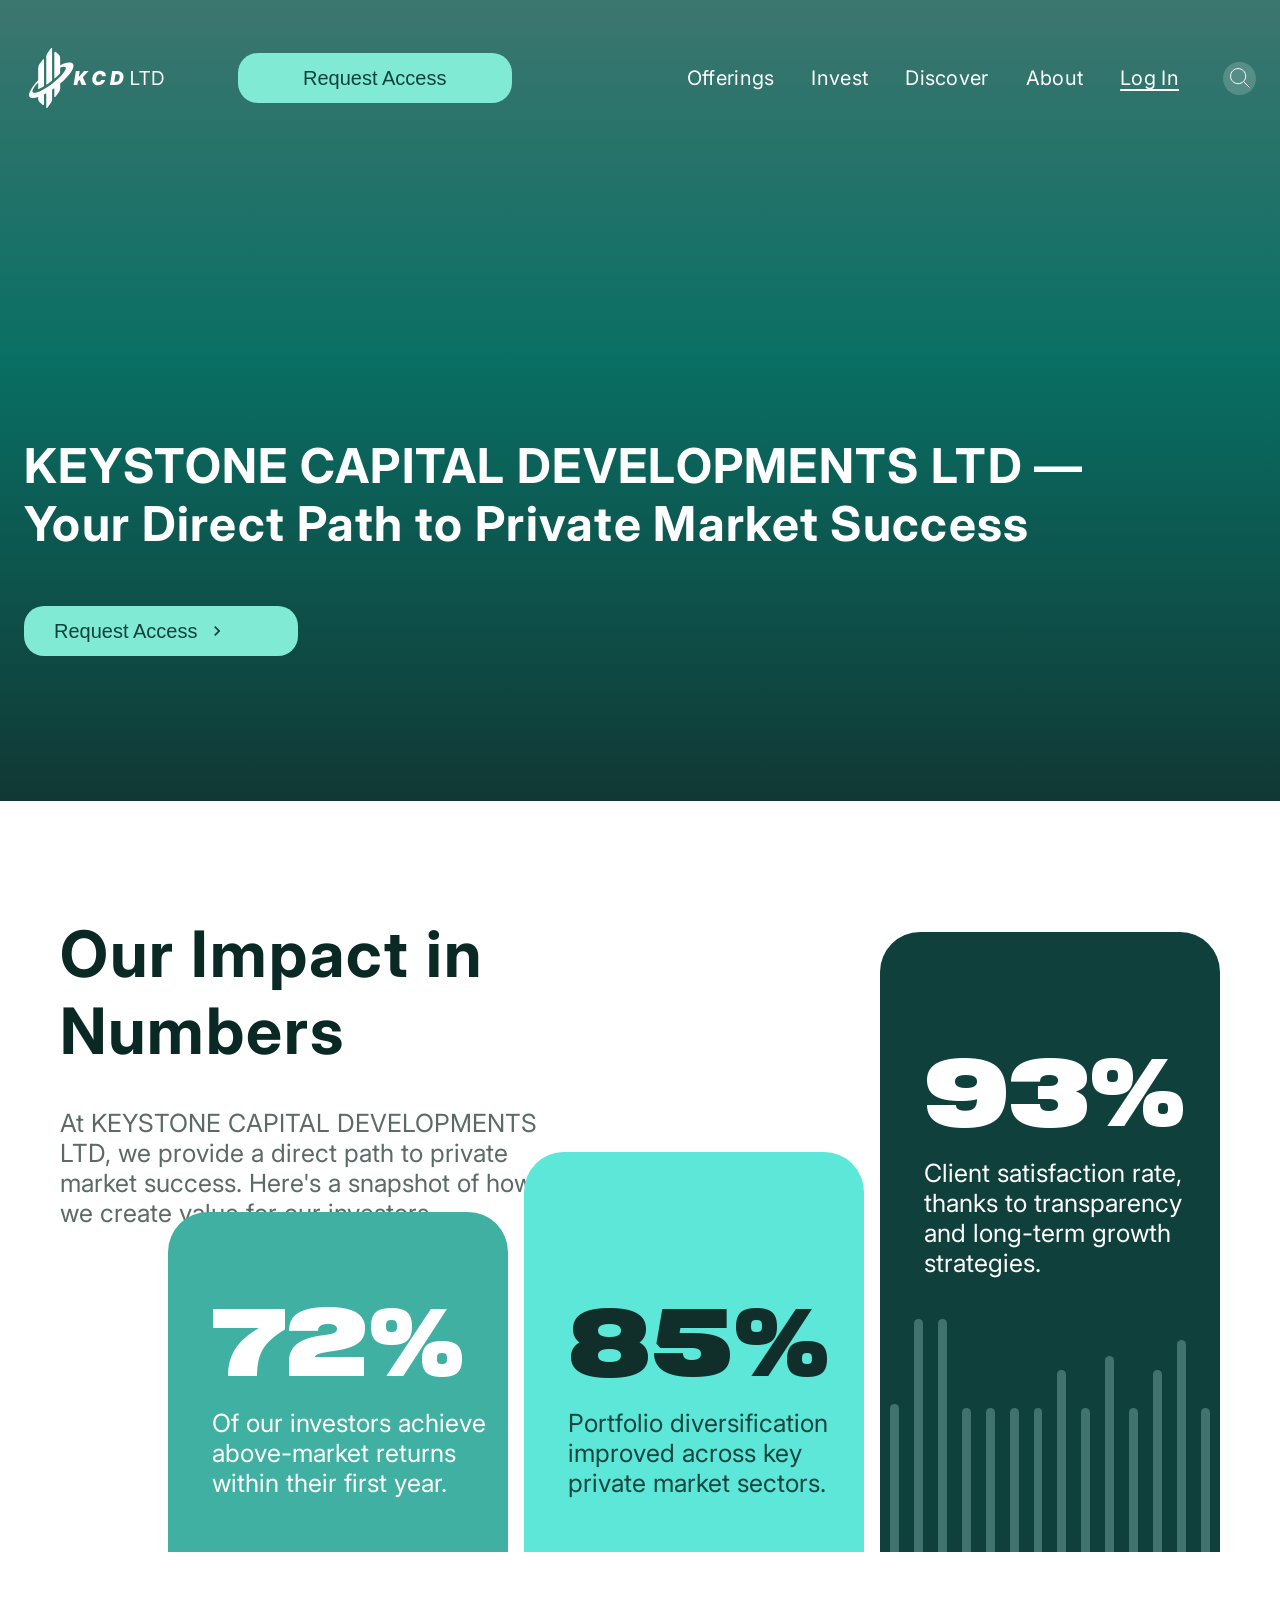
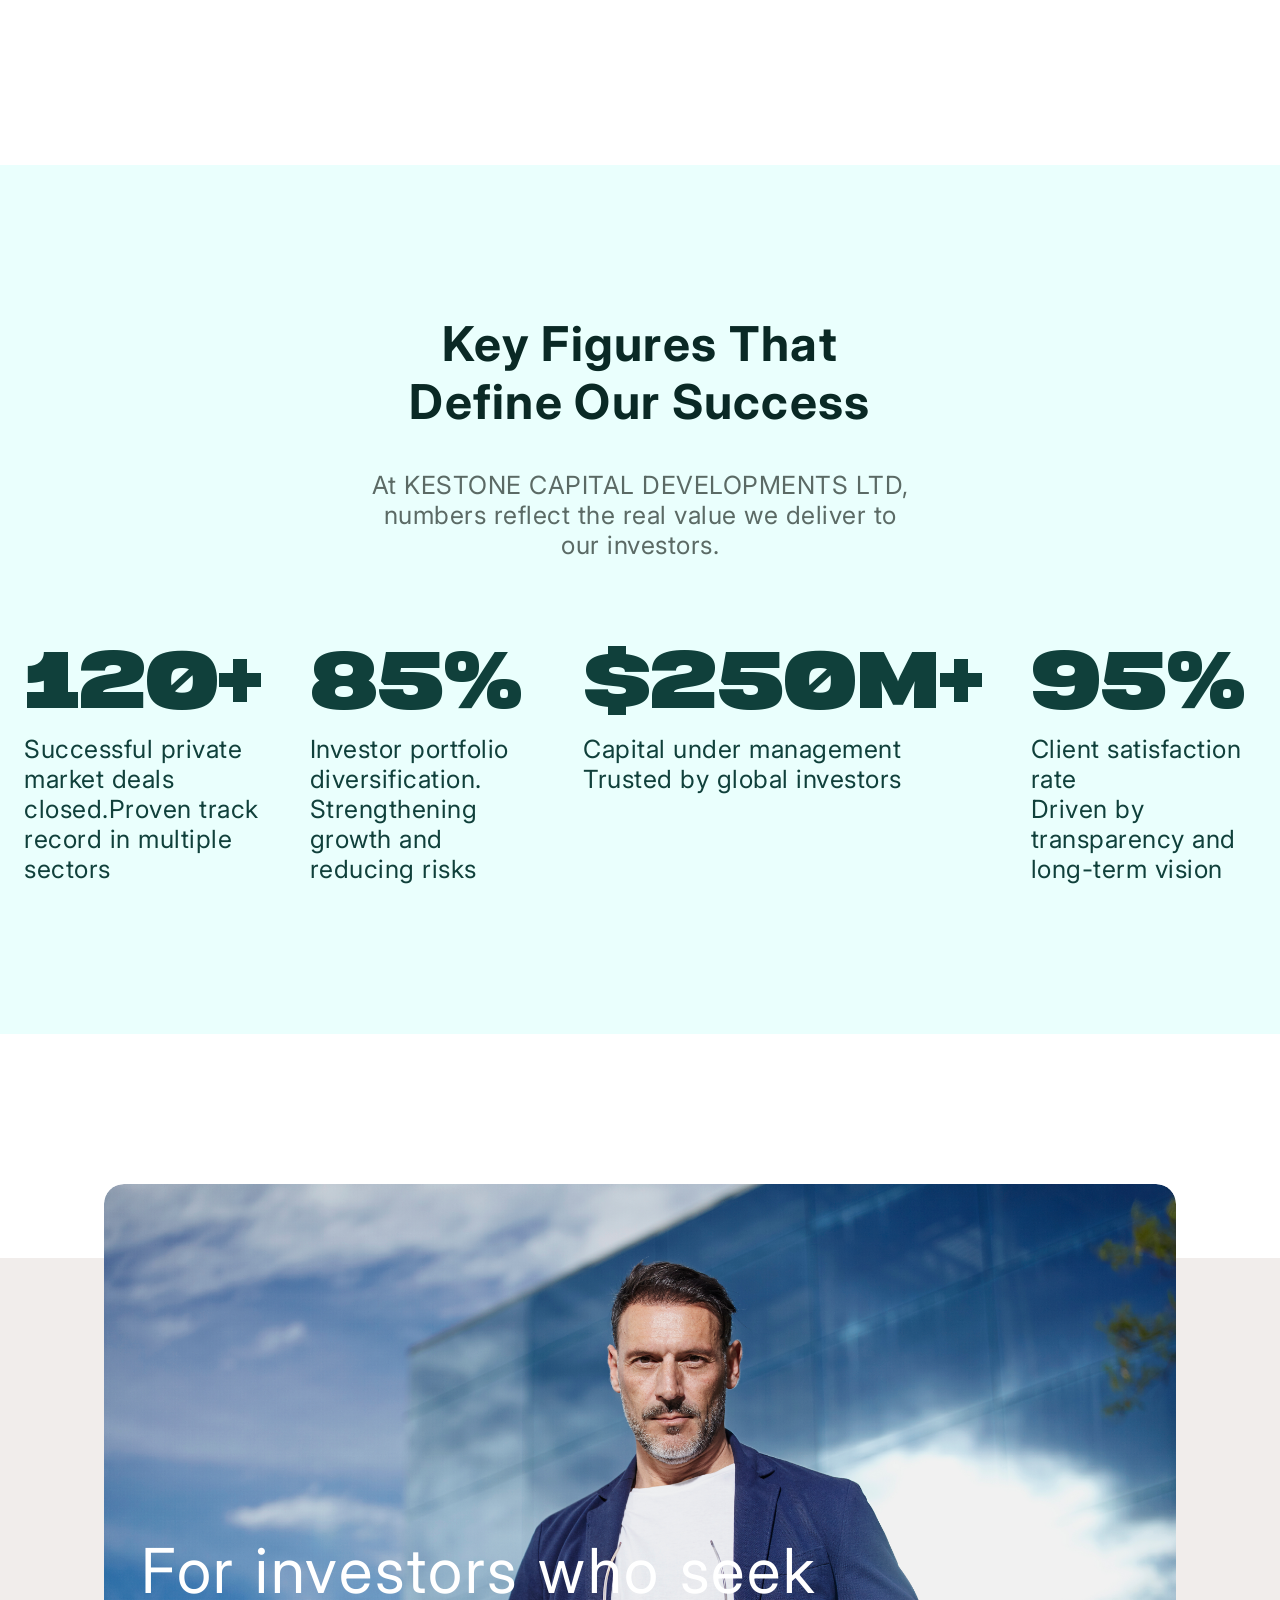
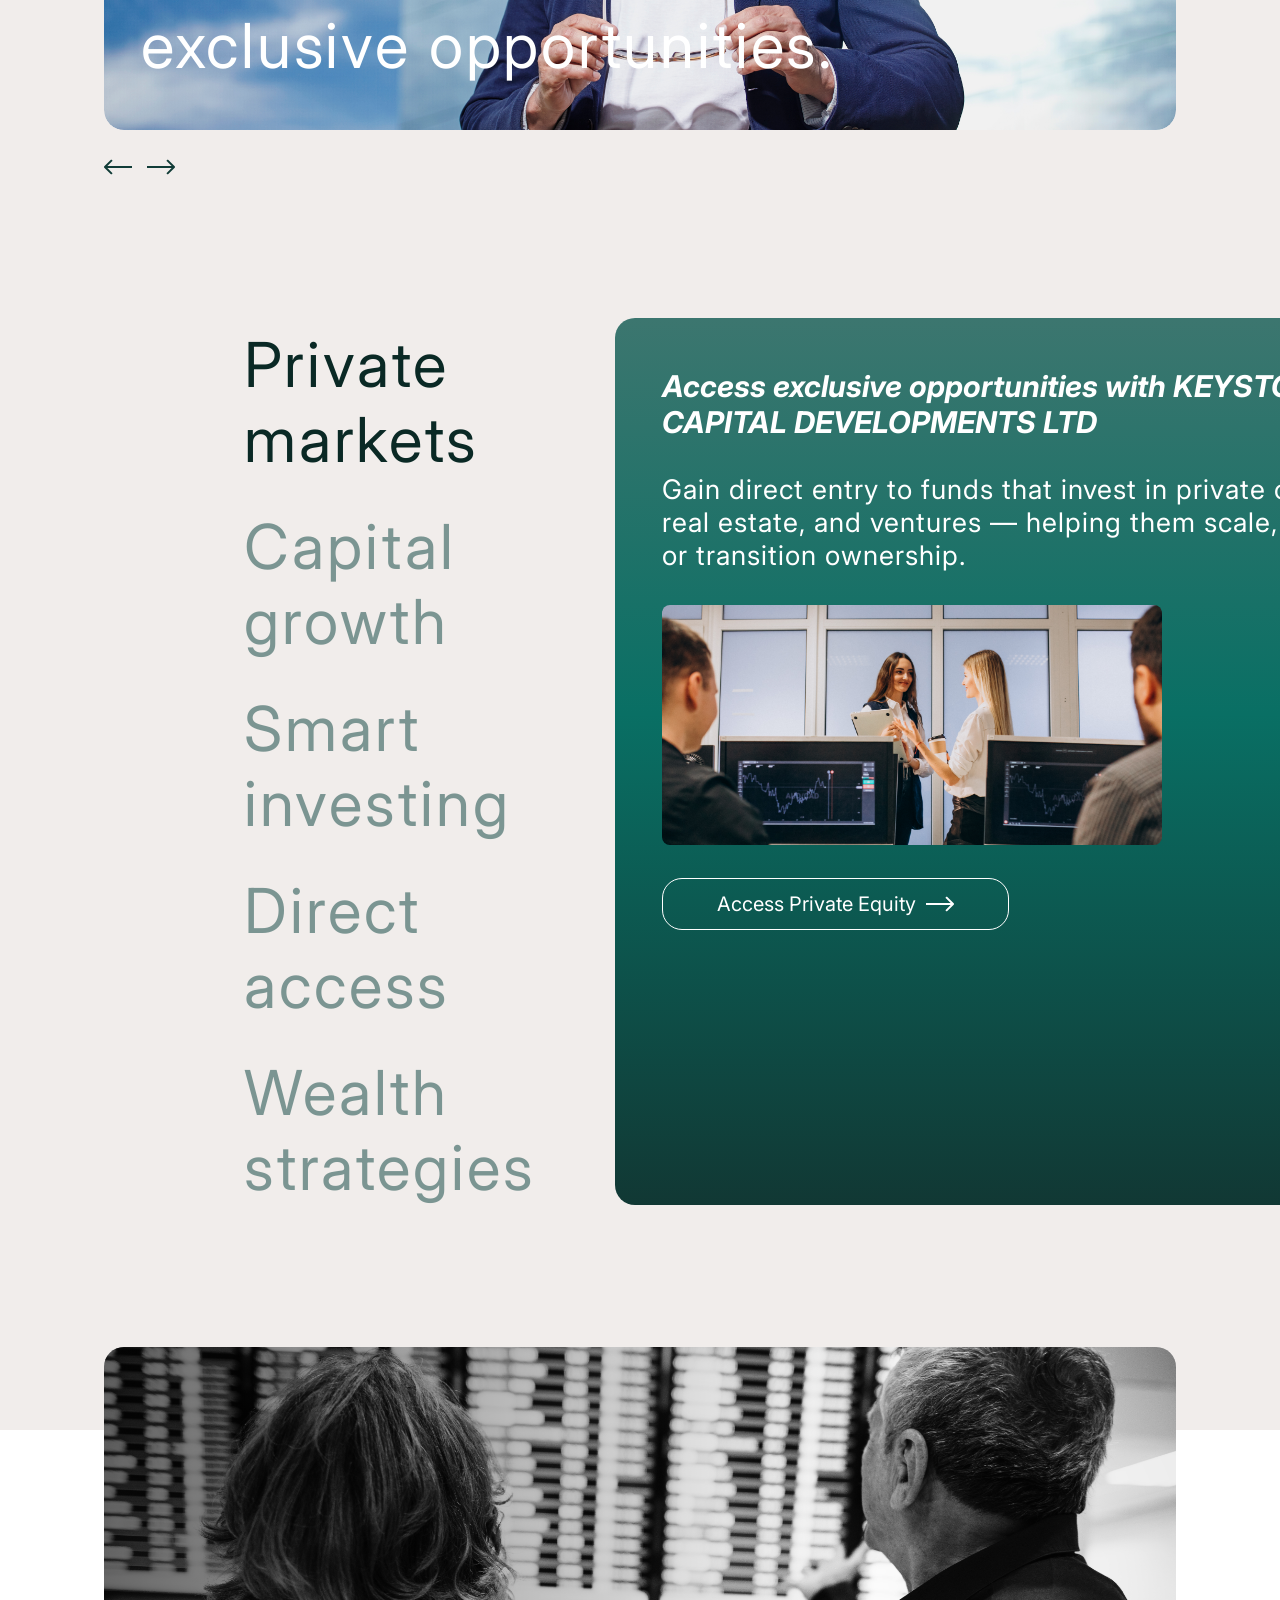
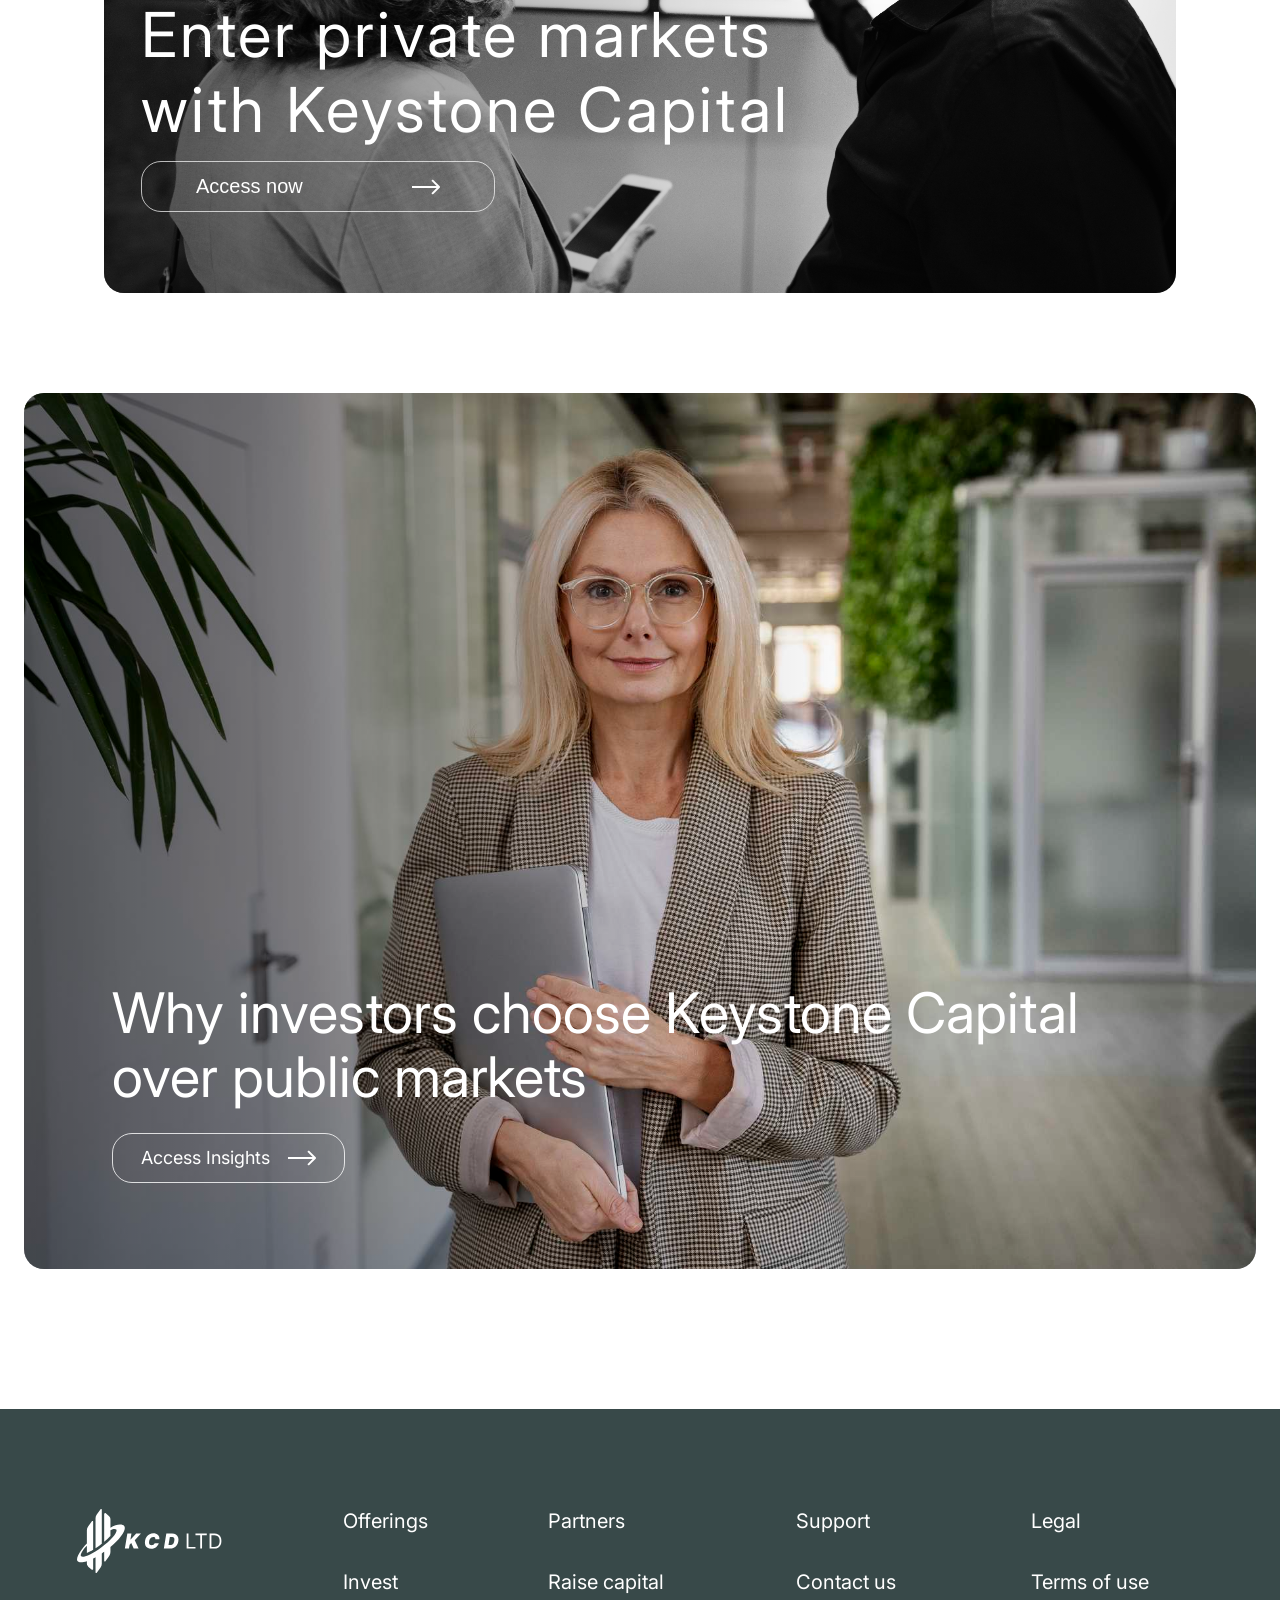
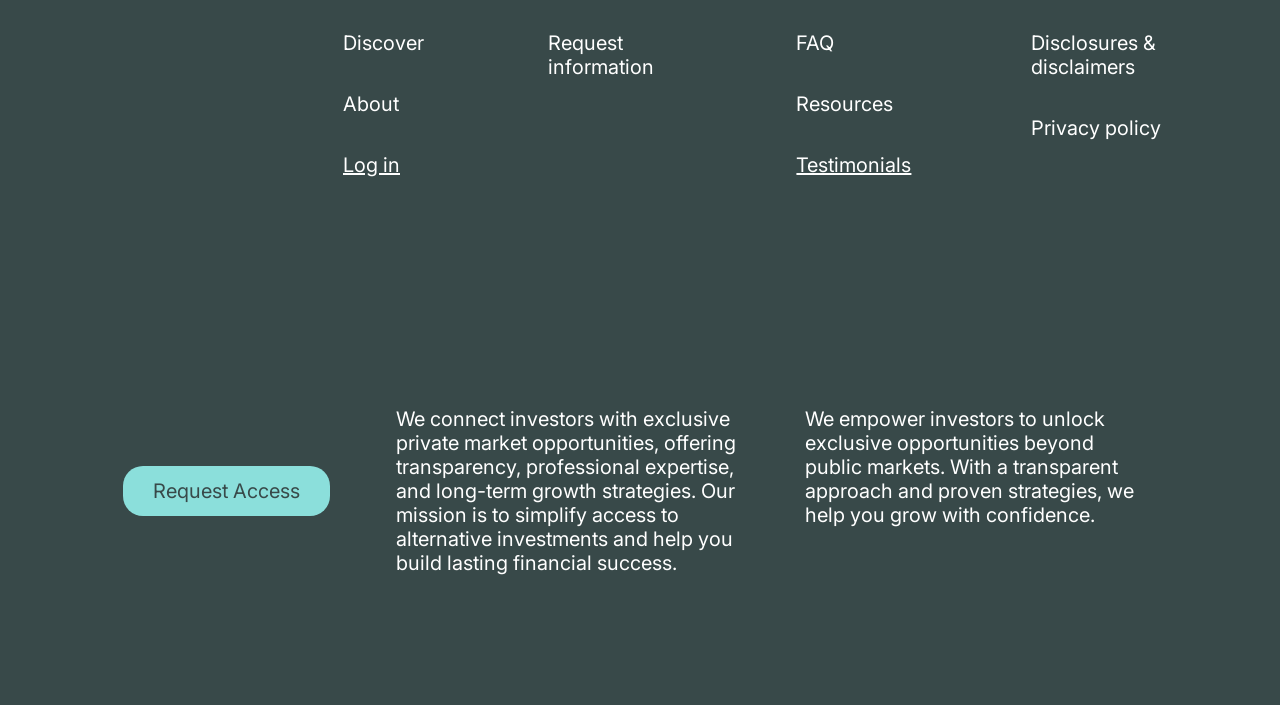
==== commit c52db34c: "Refactor hero styles into shared common sheet" ====
--- a/index.html
+++ b/index.html
@@ -10,10 +10,7 @@
   <link
     href="https://fonts.googleapis.com/css2?family=Inter:ital,opsz,wght@0,14..32,100..900;1,14..32,100..900&display=swap"
     rel="stylesheet">
-  <link href="https://cdn.jsdelivr.net/npm/bootstrap@5.3.3/dist/css/bootstrap.min.css" rel="stylesheet"
-    integrity="sha384-QWTKZyjpPEjISv5WaRU9OFeRpok6YctnYmDr5pNlyT2bRjXh0JMhjY6hW+ALEwIH" crossorigin="anonymous">
   <link rel="stylesheet" href="css/common.css">
-  <link rel="stylesheet" href="css/hero.css">
   <link rel="stylesheet" href="css/impact.css">
   <link rel="stylesheet" href="css/figures.css">
   <link rel="stylesheet" href="css/pm-section.css">
@@ -28,10 +25,11 @@
 </head>
 
 <body>
-  <div class="hero-section">
-    <nav class="navbar navbar-expand-lg navbar-dark navbar-custom" aria-label="Primary">
-      <div class="container-xxl">
-        <a class="navbar-brand" href="#">
+  <div class="hero-section hero--gradient">
+    <nav class="navbar-custom">
+      <div class="custom-container">
+        <div class="navbar-content">
+          <a class="navbar-brand" href="#">
             <svg width="451" height="199" viewBox="0 0 451 199" fill="none" xmlns="http://www.w3.org/2000/svg">
               <path
                 d="M76.5621 108.261L76.5511 2.1074C76.5512 1.66148 76.4098 1.22703 76.1472 0.866572C75.8847 0.506117 75.5146 0.238234 75.0902 0.101497C74.6657 -0.0352401 74.2089 -0.0337793 73.7853 0.105647C73.3617 0.245074 72.9933 0.515278 72.7331 0.877391L61.0261 17.1414C58.5451 20.5921 57.2097 24.7344 57.2081 28.9844V122.207C61.8911 119.152 66.7811 115.73 71.7931 111.947C73.4071 110.729 74.9968 109.501 76.5621 108.261Z"
@@ -45,35 +43,55 @@
             </svg>
 
           </a>
-        <button class="navbar-toggler" type="button" data-bs-toggle="collapse" data-bs-target="#primaryNav"
-          aria-controls="primaryNav" aria-expanded="false" aria-label="Toggle navigation">
-          <span class="navbar-toggler-icon"></span>
-        </button>
-        <div class="collapse navbar-collapse justify-content-lg-end" id="primaryNav">
-          <div class="navbar-links d-flex flex-column flex-lg-row align-items-lg-center w-100">
-            <button class="btn btn-request-nav">Request Access</button>
-            <ul class="navbar-nav flex-column flex-lg-row align-items-lg-center">
-              <li class="nav-item"><a class="nav-link nav-link-custom" href="#offerings">Offerings</a></li>
-              <li class="nav-item"><a class="nav-link nav-link-custom" href="#invest">Invest</a></li>
-              <li class="nav-item"><a class="nav-link nav-link-custom" href="#discover">Discover</a></li>
-              <li class="nav-item"><a class="nav-link nav-link-custom" href="#about">About</a></li>
-              <li class="nav-item"><a class="nav-link nav-link-custom login" href="#login">Log In</a></li>
-            </ul>
-            <div class="search-icon" role="button" tabindex="0" aria-label="Open search">
-              <svg width="20" height="20" viewBox="0 0 20 20" fill="none" xmlns="http://www.w3.org/2000/svg">
-                <path
-                  d="M8.125 15.6875C12.3017 15.6875 15.6875 12.3017 15.6875 8.125C15.6875 3.94835 12.3017 0.5625 8.125 0.5625C3.94835 0.5625 0.5625 3.94835 0.5625 8.125C0.5625 12.3017 3.94835 15.6875 8.125 15.6875Z"
-                  stroke="white" />
-                <path d="M13.625 13.625L19.125 19.125" stroke="white" stroke-linecap="round"
-                  stroke-linejoin="round" />
-              </svg>
+
+          <!-- Desktop Navigation -->
+          <div class="desktop-nav">
+
+
+            <div class="navbar-right">
+              <div class="navbar-center">
+                <button class="btn-request-nav">Request Access</button>
+              </div>
+              <a class="nav-link-custom" href="#offerings">Offerings</a>
+              <a class="nav-link-custom" href="#invest">Invest</a>
+              <a class="nav-link-custom" href="#discover">Discover</a>
+              <a class="nav-link-custom" href="#about">About</a>
+              <a class="nav-link-custom login" href="#login">Log In</a>
+              <div class="search-icon">
+                <svg width="20" height="20" viewBox="0 0 20 20" fill="none" xmlns="http://www.w3.org/2000/svg">
+                  <path
+                    d="M8.125 15.6875C12.3017 15.6875 15.6875 12.3017 15.6875 8.125C15.6875 3.94835 12.3017 0.5625 8.125 0.5625C3.94835 0.5625 0.5625 3.94835 0.5625 8.125C0.5625 12.3017 3.94835 15.6875 8.125 15.6875Z"
+                    stroke="white" />
+                  <path d="M13.625 13.625L19.125 19.125" stroke="white" stroke-linecap="round"
+                    stroke-linejoin="round" />
+                </svg>
+              </div>
             </div>
           </div>
+
+          <!-- Mobile Menu Toggle -->
+          <button class="mobile-menu-toggle" onclick="toggleMobileMenu()">
+            <div class="hamburger">
+              <span></span>
+              <span></span>
+              <span></span>
+            </div>
+          </button>
+        </div>
+
+        <!-- Mobile Navigation -->
+        <div class="mobile-nav" id="mobileNav">
+          <button class="btn-request-nav">Request Access</button>
+          <a class="nav-link-custom" href="#offerings">Offerings</a>
+          <a class="nav-link-custom" href="#invest">Invest</a>
+          <a class="nav-link-custom" href="#discover">Discover</a>
+          <a class="nav-link-custom" href="#about">About</a>
+          <a class="nav-link-custom login" href="#login">Log In</a>
         </div>
       </div>
     </nav>
 
-    <div class="container-xxl hero-container">
+    <div class="custom-container">
       <div class="hero-content">
         <h1 class="hero-title">KEYSTONE CAPITAL DEVELOPMENTS LTD — Your Direct Path to Private Market Success</h1>
         <!-- <h2 class="hero-subtitle">Your Direct Path to Private Market Success</h2> -->
@@ -361,9 +379,12 @@
       </div>
     </div>
   </footer>
-  <script src="https://cdn.jsdelivr.net/npm/bootstrap@5.3.3/dist/js/bootstrap.bundle.min.js"
-    integrity="sha384-YvpcrYf0tY3lHB60NNkmXc5s9fDVZLESaAA55NDzOxhy9GkcIdslK1eN7N6jIeHz"
-    crossorigin="anonymous"></script>
+  <script>
+    function toggleMobileMenu() {
+      const mobileNav = document.getElementById('mobileNav');
+      mobileNav.classList.toggle('active');
+    }
+  </script>
 </body>
 
-</html>
+</html>
--- a/css/common.css
+++ b/css/common.css
@@ -20,16 +20,13 @@
 }
 
 /* Global 1920 content cap */
-.container-xxl {
-  padding-left: 24px;
-  padding-right: 24px;
-}
-
-@media (min-width: 1400px) {
-  .container-xxl {
-    max-width: 1808px;
-  }
-}
+.custom-container {
+  width: 100%;
+  max-width: 1808px;
+  margin: 0 auto;
+  padding-left: 24px;
+  padding-right: 24px;
+}
 
 .kv-container {
   width: 100%;
@@ -41,25 +38,354 @@
   padding-bottom: 48px;
 }
 
-.figs-section .container-xxl {
+.figs-section .custom-container {
+  max-width: 1920px;
+  margin: 0 auto;
+  padding-left: 104px;
+  padding-right: 80px;
+  padding-top: 72px;
+  padding-bottom: 72px;
+}
+
+.impact-section .custom-container {
+  max-width: 1920px;
+  margin: 0 auto;
+  padding-top: 88px;
+  padding-bottom: 88px;
+}
+
+.cta-inner {
+  position: relative;
+  height: 100%;
   max-width: 1920px;
   margin: 0 auto;
-  padding-left: 104px;
-  padding-right: 80px;
-  padding-top: 72px;
-  padding-bottom: 72px;
-}
-
-.impact-section .container-xxl {
-  max-width: 1920px;
-  margin: 0 auto;
-  padding-top: 88px;
-  padding-bottom: 88px;
-}
-
-.cta-inner {
-  position: relative;
-  height: 100%;
-  max-width: 1920px;
-  margin: 0 auto;
+}
+
+/* ============================================
+   Hero + Navigation Shared Styles
+   ============================================ */
+
+.hero-section {
+  position: relative;
+  color: #ffffff;
+  overflow: hidden;
+}
+
+.hero-section.hero--gradient {
+  background: linear-gradient(180deg, #3C766F 0%, #096F64 44.71%, #113834 100%);
+  height: 801px;
+  max-height: 801px;
+}
+
+.hero-section.hero--image {
+  background: url("../img/hero.jpg") center/cover no-repeat;
+  height: 801px;
+}
+
+.hero-section.hero--image.hero--image-alt {
+  background-image: url("../img/bg.jpg");
+}
+
+.hero-section.hero--overlay::before {
+  content: "";
+  position: absolute;
+  inset: 0;
+  background: var(--hero-overlay, rgba(0, 0, 0, 0.5));
+  z-index: 1;
+}
+
+.hero-section.hero--overlay > * {
+  position: relative;
+  z-index: 2;
+}
+
+.navbar-custom {
+  padding-block: 48px;
+  position: relative;
+  z-index: 2;
+}
+
+.navbar-content {
+  display: flex;
+  justify-content: space-between;
+  align-items: center;
+}
+
+.navbar-brand svg {
+  width: 146px;
+  height: 60px;
+  display: block;
+}
+
+.logo-icon {
+  width: 32px;
+  height: 32px;
+  position: relative;
+}
+
+.logo-icon::before {
+  content: "";
+  position: absolute;
+  inset: 0;
+  background-color: #ffffff;
+  clip-path: polygon(0 0, 30% 0, 30% 60%, 60% 60%, 60% 30%, 100% 30%, 100% 100%, 0 100%);
+}
+
+.desktop-nav {
+  display: flex;
+  align-items: center;
+  width: 100%;
+}
+
+.navbar-center {
+  margin-right: 138px;
+}
+
+.navbar-right {
+  display: flex;
+  align-items: center;
+  gap: 37px;
+  margin-left: auto;
+}
+
+.btn-request-nav {
+  background-color: #80EAD4;
+  color: #10423C;
+  border: none;
+  padding: 13px 61px;
+  border-radius: 20px;
+  font-weight: 400;
+  font-size: 20px;
+  line-height: 24px;
+  white-space: nowrap;
+  width: 274px;
+  cursor: pointer;
+  transition: background-color 0.3s ease, transform 0.3s ease;
+}
+
+.btn-request-nav:hover {
+  background-color: #b8e8da;
+  transform: translateY(-1px);
+}
+
+.btn-request-nav:focus {
+  outline: 2px solid #ffffff;
+  outline-offset: 2px;
+}
+
+.nav-link-custom {
+  color: #ffffff;
+  text-decoration: none;
+  font-size: 20px;
+  font-weight: 400;
+  white-space: nowrap;
+  letter-spacing: 0.3px;
+  transition: opacity 0.3s ease;
+}
+
+.nav-link-custom:hover,
+.nav-link-custom:focus {
+  opacity: 0.8;
+}
+
+.nav-link-custom.login {
+  text-decoration: underline;
+  text-underline-offset: 4px;
+}
+
+.search-icon {
+  width: 33px;
+  height: 33px;
+  display: flex;
+  align-items: center;
+  justify-content: center;
+  background-color: rgba(255, 255, 255, 0.18);
+  border-radius: 50%;
+  margin-left: 7px;
+  cursor: pointer;
+  transition: opacity 0.3s ease;
+}
+
+.search-icon:hover,
+.search-icon:focus {
+  opacity: 0.8;
+}
+
+.hero-content {
+  padding-top: 281px;
+}
+
+.hero-title {
+  font-size: 48px;
+  font-weight: 700;
+  line-height: 58px;
+  max-width: 1073px;
+  letter-spacing: 1.3px;
+  margin-bottom: 53px;
+}
+
+.btn-hero {
+  display: flex;
+  align-items: center;
+  gap: 10px;
+  width: 274px;
+  padding: 13px 30px;
+  background-color: #80EAD4;
+  color: #10423C;
+  border: none;
+  border-radius: 20px;
+  font-weight: 400;
+  font-size: 20px;
+  line-height: 24px;
+  cursor: pointer;
+  transition: background-color 0.3s ease, transform 0.3s ease;
+}
+
+.btn-hero:hover {
+  background-color: #b8e8da;
+  transform: translateY(-2px);
+}
+
+.btn-hero:focus {
+  outline: 2px solid #ffffff;
+  outline-offset: 2px;
+}
+
+.arrow-icon {
+  width: 20px;
+  height: 20px;
+  transition: transform 0.3s ease;
+}
+
+.btn-hero:hover .arrow-icon {
+  transform: translateX(5px);
+}
+
+.mobile-menu-toggle {
+  display: none;
+  background: none;
+  border: 1px solid rgba(255, 255, 255, 0.5);
+  padding: 8px 12px;
+  border-radius: 4px;
+  cursor: pointer;
+  transition: border-color 0.3s ease;
+}
+
+.mobile-menu-toggle:hover,
+.mobile-menu-toggle:focus {
+  border-color: rgba(255, 255, 255, 0.8);
+}
+
+.hamburger {
+  width: 24px;
+  height: 24px;
+  position: relative;
+  display: flex;
+  flex-direction: column;
+  justify-content: space-around;
+}
+
+.hamburger span {
+  display: block;
+  width: 100%;
+  height: 2px;
+  background-color: #ffffff;
+  transition: transform 0.3s ease, opacity 0.3s ease;
+}
+
+.mobile-nav {
+  display: none;
+  background-color: rgba(0, 0, 0, 0.1);
+  padding: 20px;
+  border-radius: 10px;
+  margin-top: 20px;
+}
+
+.mobile-nav.active {
+  display: block;
+}
+
+.mobile-nav .nav-link-custom {
+  display: block;
+  padding: 12px 0;
+}
+
+.mobile-nav .btn-request-nav {
+  width: 100%;
+  margin-top: 16px;
+}
+
+@media (max-width: 991px) {
+  .desktop-nav {
+    display: none;
+  }
+
+  .mobile-menu-toggle {
+    display: block;
+  }
+
+  .hero-content {
+    padding-top: 120px;
+  }
+
+  .hero-title {
+    font-size: 40px;
+    line-height: 48px;
+  }
+}
+
+@media (max-width: 768px) {
+  .navbar-custom {
+    padding-block: 24px;
+  }
+
+  .navbar-brand svg {
+    width: 120px;
+    height: 50px;
+  }
+
+  .hero-section.hero--gradient,
+  .hero-section.hero--image {
+    height: auto;
+    min-height: 600px;
+  }
+
+  .hero-content {
+    padding-top: 80px;
+    padding-bottom: 60px;
+  }
+
+  .hero-title {
+    font-size: 32px;
+    line-height: 40px;
+    margin-bottom: 32px;
+  }
+
+  .btn-hero {
+    width: 100%;
+    max-width: 274px;
+  }
+}
+
+@media (max-width: 480px) {
+  .hero-title {
+    font-size: 28px;
+    line-height: 36px;
+    letter-spacing: 0.8px;
+  }
+
+  .btn-hero,
+  .btn-request-nav {
+    font-size: 18px;
+    padding: 12px 24px;
+  }
+}
+
+@media (prefers-reduced-motion: reduce) {
+  .btn-request-nav,
+  .nav-link-custom,
+  .search-icon,
+  .hamburger span {
+    transition: none !important;
+  }
 }
